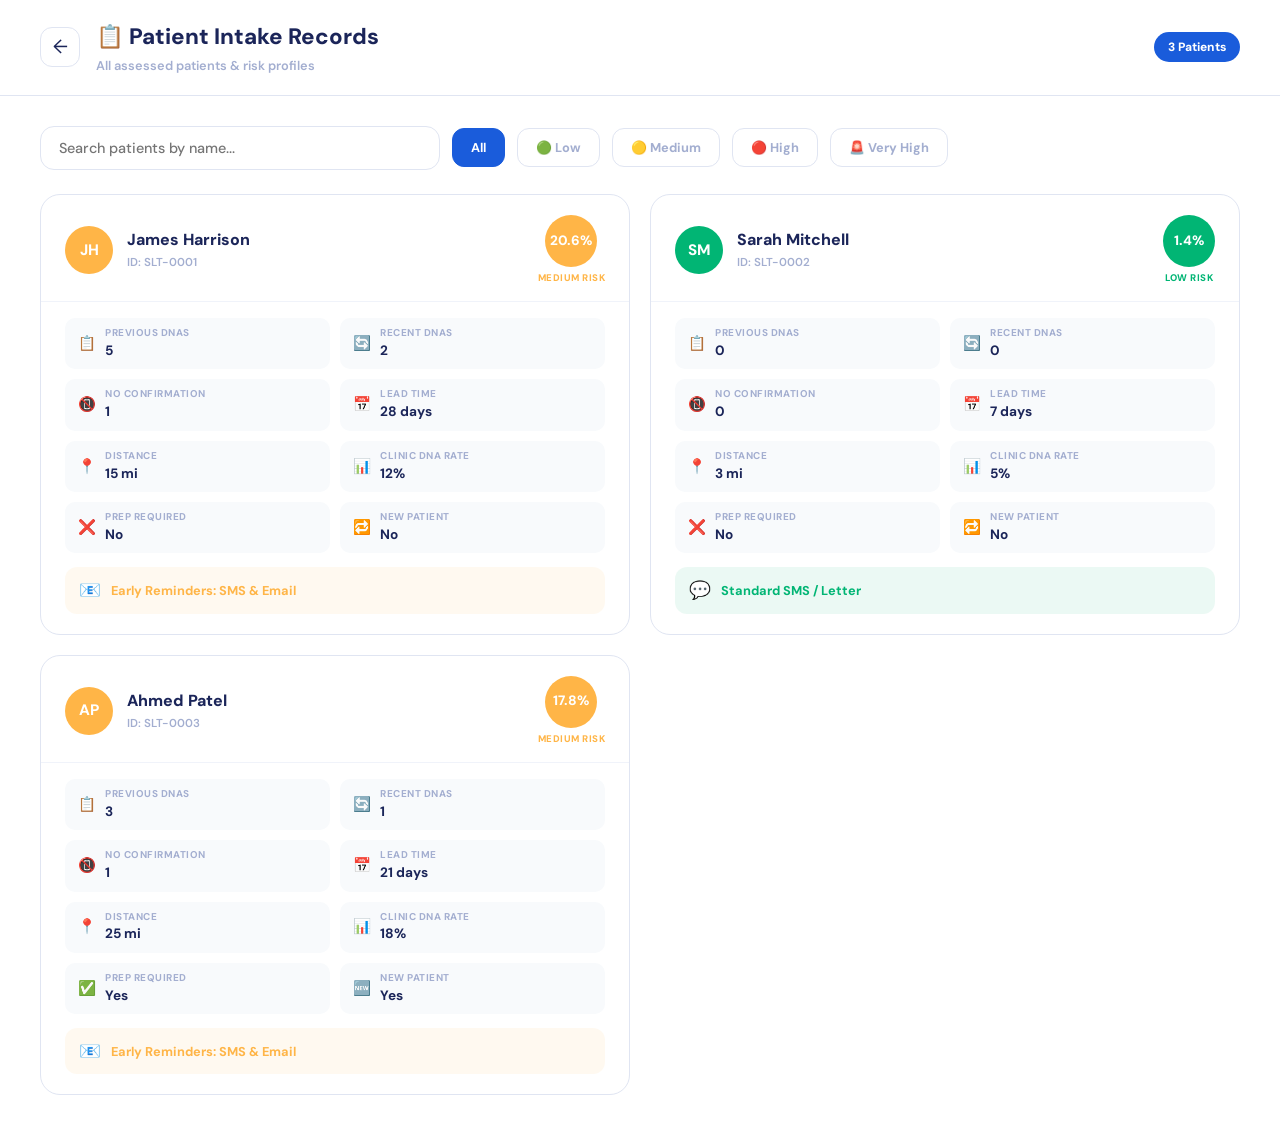
==== intake.html @ 236fe473 "Add Patient Intake records page with search & filtering - New intake.html: standalone page showing a" ====
<!DOCTYPE html>
<html lang="en">

<head>
    <meta charset="UTF-8">
    <meta name="viewport" content="width=device-width, initial-scale=1.0">
    <title>Patient Intake | SureSlot</title>
    <link href="https://fonts.googleapis.com/css2?family=DM+Sans:wght@400;500;700;800&display=swap" rel="stylesheet">
    <link rel="stylesheet" href="styles.css?v=3">
    <style>
        /* ── Intake Page Specific Styles ─────────────────────── */
        .intake-page {
            min-height: 100vh;
            background: var(--bg-main);
            font-family: 'DM Sans', sans-serif;
        }

        .intake-header {
            background: var(--bg-card);
            border-bottom: 1px solid #E0E5F2;
            padding: 20px 40px;
            display: flex;
            align-items: center;
            justify-content: space-between;
            position: sticky;
            top: 0;
            z-index: 100;
        }

        .intake-header__left {
            display: flex;
            align-items: center;
            gap: 16px;
        }

        .intake-header__back {
            width: 40px;
            height: 40px;
            border-radius: 12px;
            border: 1px solid #E0E5F2;
            background: var(--bg-main);
            display: flex;
            align-items: center;
            justify-content: center;
            font-size: 1.2rem;
            cursor: pointer;
            transition: all 0.2s ease;
            text-decoration: none;
            color: var(--text-main);
        }

        .intake-header__back:hover {
            background: var(--primary);
            color: #fff;
            border-color: var(--primary);
        }

        .intake-header__title {
            font-size: 1.4rem;
            font-weight: 800;
            color: var(--text-main);
        }

        .intake-header__subtitle {
            font-size: 0.8rem;
            font-weight: 600;
            color: var(--text-sec);
            margin-top: 2px;
        }

        .intake-header__count {
            background: var(--primary);
            color: #fff;
            font-size: 0.75rem;
            font-weight: 800;
            padding: 6px 14px;
            border-radius: 20px;
        }

        .intake-content {
            padding: 30px 40px;
            max-width: 1400px;
            margin: 0 auto;
        }

        /* Search & Filter Bar */
        .intake-toolbar {
            display: flex;
            align-items: center;
            gap: 12px;
            margin-bottom: 24px;
        }

        .intake-search {
            flex: 1;
            max-width: 400px;
            padding: 12px 18px;
            border-radius: 14px;
            border: 1px solid #E0E5F2;
            background: var(--bg-card);
            font-family: 'DM Sans', sans-serif;
            font-size: 0.9rem;
            font-weight: 500;
            color: var(--text-main);
            outline: none;
            transition: border 0.2s ease;
        }

        .intake-search:focus {
            border-color: var(--primary);
        }

        .intake-filter-btn {
            padding: 10px 18px;
            border-radius: 12px;
            border: 1px solid #E0E5F2;
            background: var(--bg-card);
            font-family: 'DM Sans', sans-serif;
            font-size: 0.8rem;
            font-weight: 700;
            color: var(--text-sec);
            cursor: pointer;
            transition: all 0.2s ease;
        }

        .intake-filter-btn:hover,
        .intake-filter-btn.active {
            background: var(--primary);
            color: #fff;
            border-color: var(--primary);
        }

        /* Patient Cards Grid */
        .patient-grid {
            display: grid;
            grid-template-columns: repeat(auto-fill, minmax(400px, 1fr));
            gap: 20px;
        }

        .patient-card {
            background: var(--bg-card);
            border-radius: 20px;
            padding: 0;
            overflow: hidden;
            border: 1px solid #E0E5F2;
            transition: all 0.25s ease;
        }

        .patient-card:hover {
            box-shadow: 0 12px 32px rgba(0, 0, 0, 0.08);
            transform: translateY(-2px);
        }

        .patient-card__top {
            display: flex;
            align-items: center;
            justify-content: space-between;
            padding: 20px 24px 16px;
            border-bottom: 1px solid #F0F3FA;
        }

        .patient-card__identity {
            display: flex;
            align-items: center;
            gap: 14px;
        }

        .patient-card__avatar {
            width: 48px;
            height: 48px;
            border-radius: 50%;
            display: flex;
            align-items: center;
            justify-content: center;
            font-weight: 800;
            font-size: 0.95rem;
            color: #fff;
        }

        .patient-card__name {
            font-size: 1rem;
            font-weight: 800;
            color: var(--text-main);
        }

        .patient-card__id {
            font-size: 0.72rem;
            font-weight: 600;
            color: var(--text-sec);
            margin-top: 2px;
        }

        .patient-card__risk-badge {
            display: flex;
            flex-direction: column;
            align-items: center;
            gap: 4px;
        }

        .patient-card__risk-circle {
            width: 52px;
            height: 52px;
            border-radius: 50%;
            display: flex;
            align-items: center;
            justify-content: center;
            font-size: 0.85rem;
            font-weight: 800;
            color: #fff;
        }

        .patient-card__risk-label {
            font-size: 0.6rem;
            font-weight: 800;
            text-transform: uppercase;
            letter-spacing: 0.5px;
        }

        .patient-card__details {
            padding: 16px 24px 20px;
        }

        .patient-card__detail-grid {
            display: grid;
            grid-template-columns: 1fr 1fr;
            gap: 10px;
        }

        .detail-item {
            display: flex;
            align-items: center;
            gap: 8px;
            padding: 8px 12px;
            background: #F8FAFC;
            border-radius: 10px;
        }

        .detail-item__icon {
            font-size: 0.9rem;
            min-width: 20px;
            text-align: center;
        }

        .detail-item__info {
            flex: 1;
            min-width: 0;
        }

        .detail-item__label {
            font-size: 0.62rem;
            font-weight: 700;
            text-transform: uppercase;
            letter-spacing: 0.5px;
            color: var(--text-sec);
        }

        .detail-item__value {
            font-size: 0.85rem;
            font-weight: 700;
            color: var(--text-main);
        }

        .patient-card__intervention {
            margin-top: 14px;
            padding: 10px 14px;
            border-radius: 12px;
            display: flex;
            align-items: center;
            gap: 10px;
            font-size: 0.8rem;
            font-weight: 700;
        }

        .patient-card__intervention-icon {
            font-size: 1.1rem;
        }

        /* Empty state */
        .intake-empty {
            text-align: center;
            padding: 80px 20px;
        }

        .intake-empty__icon {
            font-size: 4rem;
            margin-bottom: 16px;
        }

        .intake-empty__title {
            font-size: 1.3rem;
            font-weight: 800;
            color: var(--text-main);
            margin-bottom: 8px;
        }

        .intake-empty__desc {
            font-size: 0.9rem;
            font-weight: 500;
            color: var(--text-sec);
        }

        @media (max-width: 900px) {
            .patient-grid {
                grid-template-columns: 1fr;
            }

            .intake-header {
                padding: 16px 20px;
            }

            .intake-content {
                padding: 20px;
            }
        }
    </style>
</head>

<body class="intake-page">

    <!-- Header -->
    <header class="intake-header">
        <div class="intake-header__left">
            <a href="index.html" class="intake-header__back" title="Back to Dashboard">←</a>
            <div>
                <div class="intake-header__title">📋 Patient Intake Records</div>
                <div class="intake-header__subtitle">All assessed patients & risk profiles</div>
            </div>
        </div>
        <div class="intake-header__count" id="patient-count">0 Patients</div>
    </header>

    <!-- Toolbar -->
    <div class="intake-content">
        <div class="intake-toolbar">
            <input type="text" class="intake-search" id="intake-search" placeholder="Search patients by name...">
            <button class="intake-filter-btn active" data-filter="all">All</button>
            <button class="intake-filter-btn" data-filter="low">🟢 Low</button>
            <button class="intake-filter-btn" data-filter="medium">🟡 Medium</button>
            <button class="intake-filter-btn" data-filter="high">🔴 High</button>
            <button class="intake-filter-btn" data-filter="veryhigh">🚨 Very High</button>
        </div>

        <!-- Patient Cards (populated by JS) -->
        <div class="patient-grid" id="patient-grid"></div>
    </div>

    <script>
        /* ── Shared constants (mirrored from app.js) ──────────── */
        const WEIGHTS = {
            previousDNA: 8, recentDNA: 15, noConfirmation: 12,
            leadTimeDays: 0.4, distanceMiles: 0.6, clinicDNARate: 0.5,
            prepRequired: 5, newPatient: 5
        };
        const MAX_SCORE = 525.5;
        const TIERS = [
            { key: 'low', label: 'Low Risk', max: 10, color: '#01B574', bg: 'rgba(1,181,116,0.08)', intervention: 'Standard SMS / Letter', icon: '💬' },
            { key: 'medium', label: 'Medium Risk', max: 25, color: '#FFB547', bg: 'rgba(255,181,71,0.08)', intervention: 'Early Reminders: SMS & Email', icon: '📧' },
            { key: 'high', label: 'High Risk', max: 50, color: '#EE5D50', bg: 'rgba(238,93,80,0.08)', intervention: 'Multi-channel + Confirmation', icon: '📞' },
            { key: 'veryhigh', label: 'Very High Risk', max: 100, color: '#DC2626', bg: 'rgba(220,38,38,0.08)', intervention: 'Direct Phone Follow-up', icon: '🚨' }
        ];

        function calculateDNARisk(inputs) {
            const { previousDNA, recentDNA, noConfirmation, leadTimeDays, distanceMiles, clinicDNARate, prepRequired, newPatient } = inputs;
            const rawScore =
                (previousDNA * WEIGHTS.previousDNA) + (recentDNA * WEIGHTS.recentDNA) +
                (noConfirmation * WEIGHTS.noConfirmation) + (leadTimeDays * WEIGHTS.leadTimeDays) +
                (distanceMiles * WEIGHTS.distanceMiles) + (clinicDNARate * WEIGHTS.clinicDNARate) +
                (prepRequired * WEIGHTS.prepRequired) + (newPatient * WEIGHTS.newPatient);
            return Math.round(Math.min((rawScore / MAX_SCORE) * 100, 100) * 10) / 10;
        }

        function getTier(riskPercent) {
            for (const tier of TIERS) { if (riskPercent <= tier.max) return tier; }
            return TIERS[TIERS.length - 1];
        }

        function escapeHtml(str) {
            const d = document.createElement('div'); d.textContent = str; return d.innerHTML;
        }

        /* ── Demo Data (same as app.js) ──────────────────────── */
        const demos = [
            { name: 'James Harrison', inputs: { previousDNA: 5, recentDNA: 2, noConfirmation: 1, leadTimeDays: 28, distanceMiles: 15, clinicDNARate: 12, prepRequired: 0, newPatient: 0 } },
            { name: 'Sarah Mitchell', inputs: { previousDNA: 0, recentDNA: 0, noConfirmation: 0, leadTimeDays: 7, distanceMiles: 3, clinicDNARate: 5, prepRequired: 0, newPatient: 0 } },
            { name: 'Ahmed Patel', inputs: { previousDNA: 3, recentDNA: 1, noConfirmation: 1, leadTimeDays: 21, distanceMiles: 25, clinicDNARate: 18, prepRequired: 1, newPatient: 1 } },
        ];

        const patients = demos.map((d, i) => {
            const risk = calculateDNARisk(d.inputs);
            const tier = getTier(risk);
            return { id: i + 1, name: d.name, risk, tier, inputs: d.inputs };
        });

        /* ── Rendering ───────────────────────────────────────── */
        let currentFilter = 'all';
        let currentSearch = '';

        function getInitials(name) {
            return name.split(' ').map(w => w[0]).join('').toUpperCase().slice(0, 2);
        }

        function renderPatients() {
            const grid = document.getElementById('patient-grid');
            let filtered = patients;

            if (currentFilter !== 'all') {
                filtered = filtered.filter(p => p.tier.key === currentFilter);
            }
            if (currentSearch) {
                filtered = filtered.filter(p => p.name.toLowerCase().includes(currentSearch));
            }

            document.getElementById('patient-count').textContent = `${filtered.length} Patient${filtered.length !== 1 ? 's' : ''}`;

            if (filtered.length === 0) {
                grid.innerHTML = `
          <div class="intake-empty" style="grid-column:1/-1">
            <div class="intake-empty__icon">🔍</div>
            <div class="intake-empty__title">No patients found</div>
            <div class="intake-empty__desc">Try adjusting your search or filter criteria</div>
          </div>`;
                return;
            }

            grid.innerHTML = filtered.map(p => {
                const inp = p.inputs;
                return `
        <div class="patient-card">
          <div class="patient-card__top">
            <div class="patient-card__identity">
              <div class="patient-card__avatar" style="background:${p.tier.color}">${getInitials(p.name)}</div>
              <div>
                <div class="patient-card__name">${escapeHtml(p.name)}</div>
                <div class="patient-card__id">ID: SLT-${String(p.id).padStart(4, '0')}</div>
              </div>
            </div>
            <div class="patient-card__risk-badge">
              <div class="patient-card__risk-circle" style="background:${p.tier.color}">${p.risk}%</div>
              <div class="patient-card__risk-label" style="color:${p.tier.color}">${p.tier.label}</div>
            </div>
          </div>
          <div class="patient-card__details">
            <div class="patient-card__detail-grid">
              <div class="detail-item">
                <div class="detail-item__icon">📋</div>
                <div class="detail-item__info">
                  <div class="detail-item__label">Previous DNAs</div>
                  <div class="detail-item__value">${inp.previousDNA}</div>
                </div>
              </div>
              <div class="detail-item">
                <div class="detail-item__icon">🔄</div>
                <div class="detail-item__info">
                  <div class="detail-item__label">Recent DNAs</div>
                  <div class="detail-item__value">${inp.recentDNA}</div>
                </div>
              </div>
              <div class="detail-item">
                <div class="detail-item__icon">📵</div>
                <div class="detail-item__info">
                  <div class="detail-item__label">No Confirmation</div>
                  <div class="detail-item__value">${inp.noConfirmation}</div>
                </div>
              </div>
              <div class="detail-item">
                <div class="detail-item__icon">📅</div>
                <div class="detail-item__info">
                  <div class="detail-item__label">Lead Time</div>
                  <div class="detail-item__value">${inp.leadTimeDays} days</div>
                </div>
              </div>
              <div class="detail-item">
                <div class="detail-item__icon">📍</div>
                <div class="detail-item__info">
                  <div class="detail-item__label">Distance</div>
                  <div class="detail-item__value">${inp.distanceMiles} mi</div>
                </div>
              </div>
              <div class="detail-item">
                <div class="detail-item__icon">📊</div>
                <div class="detail-item__info">
                  <div class="detail-item__label">Clinic DNA Rate</div>
                  <div class="detail-item__value">${inp.clinicDNARate}%</div>
                </div>
              </div>
              <div class="detail-item">
                <div class="detail-item__icon">${inp.prepRequired ? '✅' : '❌'}</div>
                <div class="detail-item__info">
                  <div class="detail-item__label">Prep Required</div>
                  <div class="detail-item__value">${inp.prepRequired ? 'Yes' : 'No'}</div>
                </div>
              </div>
              <div class="detail-item">
                <div class="detail-item__icon">${inp.newPatient ? '🆕' : '🔁'}</div>
                <div class="detail-item__info">
                  <div class="detail-item__label">New Patient</div>
                  <div class="detail-item__value">${inp.newPatient ? 'Yes' : 'No'}</div>
                </div>
              </div>
            </div>
            <div class="patient-card__intervention" style="background:${p.tier.bg || 'rgba(0,0,0,0.03)'};color:${p.tier.color}">
              <span class="patient-card__intervention-icon">${p.tier.icon}</span>
              ${p.tier.intervention}
            </div>
          </div>
        </div>`;
            }).join('');
        }

        /* ── Event Listeners ─────────────────────────────────── */
        document.addEventListener('DOMContentLoaded', () => {
            renderPatients();

            // Search
            document.getElementById('intake-search').addEventListener('input', (e) => {
                currentSearch = e.target.value.trim().toLowerCase();
                renderPatients();
            });

            // Filter buttons
            document.querySelectorAll('.intake-filter-btn').forEach(btn => {
                btn.addEventListener('click', () => {
                    document.querySelectorAll('.intake-filter-btn').forEach(b => b.classList.remove('active'));
                    btn.classList.add('active');
                    currentFilter = btn.dataset.filter;
                    renderPatients();
                });
            });
        });
    </script>

</body>

</html>
---- styles.css ----
/* ── Tokens (KPSFLEX Inspiration) ───────────────────────── */
:root {
  /* Colors */
  --primary: #1A5CDB;
  /* Main professional blue */
  --primary-glow: rgba(26, 92, 219, 0.15);
  --bg-app: #F4F7FE;
  /* Soft light blue-grey background */
  --bg-card: #FFFFFF;
  --text-main: #1B2559;
  /* Deep blue-grey for main text */
  --text-sec: #A3AED0;
  /* Soft grey for secondary text */
  --accent-green: #01B574;
  /* Vibrant medical green */
  --accent-orange: #FFB547;
  /* Warm amber */
  --accent-red: #EE5D50;
  /* Soft red */

  /* Layout Sizing */
  --sidebar-width: 290px;
  --topbar-height: 80px;

  /* Geometry & Shadows */
  --radius-xl: 30px;
  /* Very round and modern */
  --radius-lg: 20px;
  --radius-md: 12px;
  --shadow-main: 0px 18px 40px 0px rgba(112, 144, 176, 0.12);
  --shadow-soft: 0px 4px 12px rgba(0, 0, 0, 0.05);

  --transition: 0.35s cubic-bezier(.4, 0, .2, 1);
}

/* ── Reset & Base ───────────────────────────────────────── */
*,
*::before,
*::after {
  box-sizing: border-box;
  margin: 0;
  padding: 0;
}

html {
  font-size: 16px;
  scroll-behavior: smooth;
}

body {
  font-family: 'DM Sans', 'Inter', -apple-system, sans-serif;
  background: var(--bg-app);
  color: var(--text-main);
  line-height: 1.5;
  min-height: 100vh;
  -webkit-font-smoothing: antialiased;
}

/* ── Master Layout ──────────────────────────────────────── */
.app-container {
  display: flex;
  min-height: 100vh;
}

/* ── Sidebar ────────────────────────────────────────────── */
.sidebar {
  width: var(--sidebar-width);
  height: 100vh;
  background: var(--bg-card);
  position: fixed;
  left: 0;
  top: 0;
  display: flex;
  flex-direction: column;
  padding: 3rem 2rem;
  z-index: 200;
}

.sidebar__brand {
  margin-bottom: 4rem;
  display: flex;
  align-items: center;
  gap: 14px;
}

.sidebar__logo {
  width: 44px;
  height: 44px;
  background: linear-gradient(135deg, var(--primary), #11419B);
  border-radius: 12px;
  display: flex;
  align-items: center;
  justify-content: center;
  color: #fff;
  font-weight: 800;
  font-size: 22px;
  box-shadow: 0 8px 16px rgba(26, 92, 219, 0.2);
}

.sidebar__name {
  font-size: 1.6rem;
  font-weight: 800;
  letter-spacing: -1px;
  color: var(--text-main);
}

.sidebar__menu {
  list-style: none;
  flex: 1;
}

.sidebar__item {
  margin-bottom: 12px;
}

.sidebar__link {
  display: flex;
  align-items: center;
  gap: 16px;
  padding: 16px 20px;
  text-decoration: none;
  color: var(--text-sec);
  font-weight: 700;
  font-size: 1rem;
  border-radius: 18px;
  transition: all var(--transition);
  cursor: pointer;
}

.sidebar__link:hover {
  background: #F7F9FF;
  color: var(--text-main);
}

.sidebar__link.active {
  background: var(--bg-card);
  color: var(--text-main);
}

.sidebar__link.active .sidebar__icon-container {
  background: var(--primary);
  color: #fff;
  box-shadow: 0 4px 12px rgba(26, 92, 219, 0.2);
}

.sidebar__icon-container {
  width: 36px;
  height: 36px;
  background: #F4F7FE;
  border-radius: 10px;
  display: flex;
  align-items: center;
  justify-content: center;
  font-size: 1.1rem;
  transition: all var(--transition);
}

/* ── Main Content Area ──────────────────────────────────── */
.main-content {
  margin-left: var(--sidebar-width);
  flex: 1;
  padding: 2rem 2.5rem 4rem;
}

/* ── Top Bar ────────────────────────────────────────────── */
.topbar {
  display: flex;
  justify-content: space-between;
  align-items: center;
  margin-bottom: 2rem;
  position: sticky;
  top: 0;
  z-index: 100;
  padding: 8px 0;
}

.topbar__breadcrumb {
  font-size: 0.9rem;
  font-weight: 500;
  color: var(--text-sec);
}

.topbar__breadcrumb span {
  color: var(--text-main);
  font-weight: 700;
  margin-left: 5px;
}

.topbar__title {
  font-size: 2.25rem;
  font-weight: 800;
  letter-spacing: -1.5px;
  color: var(--text-main);
  margin-top: 4px;
}

.topbar__actions {
  background: rgba(255, 255, 255, 0.6);
  backdrop-filter: blur(15px);
  padding: 10px;
  border-radius: 40px;
  box-shadow: var(--shadow-main);
  display: flex;
  align-items: center;
  gap: 12px;
  border: 1px solid rgba(255, 255, 255, 0.3);
}

.topbar__search {
  background: var(--bg-app);
  border: none;
  border-radius: 30px;
  padding: 12px 24px;
  font-family: inherit;
  font-weight: 500;
  font-size: 0.9rem;
  width: 240px;
  color: var(--text-main);
}

.topbar__search::placeholder {
  color: var(--text-sec);
}

.topbar__btn {
  width: 40px;
  height: 40px;
  border-radius: 50%;
  border: none;
  background: none;
  display: flex;
  align-items: center;
  justify-content: center;
  color: var(--text-sec);
  font-size: 1.2rem;
  cursor: pointer;
  transition: all var(--transition);
}

.topbar__btn:hover {
  color: var(--text-main);
  background: rgba(0, 0, 0, 0.03);
}

.topbar__profile {
  width: 42px;
  height: 42px;
  border-radius: 50%;
  background: linear-gradient(135deg, var(--primary), #11419B);
  display: flex;
  align-items: center;
  justify-content: center;
  color: #fff;
  font-weight: 700;
  font-size: 0.9rem;
  cursor: pointer;
  box-shadow: 0 4px 10px rgba(26, 92, 219, 0.2);
}

/* ── Dashboard Content ──────────────────────────────────── */

/* Banner */
.hero-banner {
  background: linear-gradient(135deg, var(--primary) 0%, #1248BD 100%);
  border-radius: var(--radius-xl);
  padding: 3rem 3.5rem;
  color: #fff;
  margin-bottom: 2.5rem;
  display: flex;
  justify-content: space-between;
  align-items: center;
  position: relative;
  overflow: hidden;
  box-shadow: 0px 30px 50px rgba(26, 92, 219, 0.25);
}

.hero-banner::before {
  content: '';
  position: absolute;
  top: -50%;
  right: -10%;
  width: 400px;
  height: 400px;
  background: radial-gradient(circle, rgba(255, 255, 255, 0.1) 0%, transparent 70%);
  border-radius: 50%;
}

.hero-banner__content h2 {
  font-size: 2.5rem;
  font-weight: 800;
  margin-bottom: 12px;
  letter-spacing: -1px;
}

.hero-banner__content p {
  font-size: 1.1rem;
  opacity: 0.85;
  font-weight: 500;
}

.hero-stats {
  display: flex;
  gap: 1.25rem;
  position: relative;
  z-index: 10;
}

.hero-stat-pill {
  background: rgba(255, 255, 255, 0.12);
  backdrop-filter: blur(12px);
  padding: 14px 24px;
  border-radius: 20px;
  display: flex;
  align-items: center;
  gap: 14px;
  border: 1px solid rgba(255, 255, 255, 0.1);
}

.hero-stat-pill__icon {
  width: 36px;
  height: 36px;
  background: #fff;
  border-radius: 12px;
  display: flex;
  align-items: center;
  justify-content: center;
  font-size: 1rem;
  color: var(--primary);
}

.hero-stat-pill__info {
  display: flex;
  flex-direction: column;
}

.hero-stat-pill__value {
  font-weight: 800;
  font-size: 1.25rem;
  line-height: 1;
}

.hero-stat-pill__label {
  font-size: 0.75rem;
  font-weight: 600;
  opacity: 0.7;
  margin-top: 4px;
}

/* Grid & Cards */
.stats-row {
  display: grid;
  grid-template-columns: repeat(4, 1fr);
  gap: 1.5rem;
  margin-bottom: 2.5rem;
}

.stat-card {
  background: var(--bg-card);
  border-radius: var(--radius-lg);
  padding: 1.5rem 1.75rem;
  box-shadow: var(--shadow-main);
  display: flex;
  align-items: center;
  gap: 18px;
  transition: transform var(--transition);
}

.stat-card:hover {
  transform: translateY(-5px);
}

.stat-card__icon {
  width: 56px;
  height: 56px;
  border-radius: 50%;
  display: flex;
  align-items: center;
  justify-content: center;
  font-size: 1.25rem;
  background: var(--bg-app);
  color: var(--primary);
}

.stat-card__info {
  display: flex;
  flex-direction: column;
}

.stat-card__label {
  font-size: 0.85rem;
  font-weight: 700;
  color: var(--text-sec);
  margin-bottom: 4px;
}

.stat-card__value {
  font-size: 1.8rem;
  font-weight: 800;
  color: var(--text-main);
  letter-spacing: -0.5px;
}

/* Dashboard Sections */
.dashboard-sections {
  display: grid;
  grid-template-columns: 1fr 1fr;
  gap: 1.75rem;
}

.panel {
  background: var(--bg-card);
  border-radius: var(--radius-xl);
  box-shadow: var(--shadow-main);
  padding: 2.5rem;
  height: 100%;
}

.panel__header {
  display: flex;
  justify-content: space-between;
  align-items: center;
  margin-bottom: 2rem;
}

.panel__title {
  font-size: 1.25rem;
  font-weight: 800;
  color: var(--text-main);
  display: flex;
  align-items: center;
  gap: 10px;
}

.panel__actions {
  display: flex;
  gap: 8px;
}

/* ── Form Redesign ──────────────────────────────────────── */
.form-group {
  margin-bottom: 1.5rem;
}

.form-label {
  display: block;
  font-size: 0.85rem;
  font-weight: 700;
  color: var(--text-main);
  margin-bottom: 10px;
  margin-left: 4px;
}

.form-label__hint {
  font-weight: 600;
  color: var(--text-sec);
  font-size: 0.8rem;
}

.form-input {
  width: 100%;
  padding: 16px 20px;
  border: 1px solid #E0E5F2;
  border-radius: 18px;
  font-family: inherit;
  font-size: 1rem;
  font-weight: 500;
  color: var(--text-main);
  background: #fff;
  transition: all var(--transition);
}

.form-input:focus {
  outline: none;
  border-color: var(--primary);
  box-shadow: 0 0 0 4px var(--primary-glow);
}

.form-row {
  display: grid;
  grid-template-columns: 1fr 1fr;
  gap: 1.5rem;
}

.btn--primary {
  background: var(--primary);
  color: #fff;
  padding: 18px;
  border-radius: 20px;
  font-weight: 800;
  font-size: 1rem;
  border: none;
  cursor: pointer;
  transition: all var(--transition);
  box-shadow: 0px 20px 27px rgba(26, 92, 219, 0.15);
  width: 100%;
  display: flex;
  align-items: center;
  justify-content: center;
  gap: 10px;
}

.btn--primary:hover {
  background: #1248BD;
  transform: translateY(-2px);
  box-shadow: 0px 25px 35px rgba(26, 92, 219, 0.25);
}

/* ── Feed Styling ───────────────────────────────────────── */
.feed {
  display: flex;
  flex-direction: column;
  gap: 1rem;
}

.feed-item {
  display: flex;
  align-items: center;
  padding: 1.25rem;
  background: var(--bg-card);
  border-radius: 20px;
  border: 1px solid #F4F7FE;
  transition: border var(--transition);
  animation: slideUp 0.5s ease both;
}

.feed-item:hover {
  border-color: var(--primary);
}

@keyframes slideUp {
  from {
    opacity: 0;
    transform: translateY(15px);
  }

  to {
    opacity: 1;
    transform: translateY(0);
  }
}

.feed-item__circle {
  width: 52px;
  height: 52px;
  border-radius: 50%;
  display: flex;
  align-items: center;
  justify-content: center;
  font-weight: 800;
  font-size: 0.85rem;
  color: #fff;
  flex-shrink: 0;
  margin-right: 18px;
}

.feed-item__info {
  flex: 1;
  display: flex;
  flex-direction: column;
}

.feed-item__name {
  font-weight: 800;
  font-size: 1rem;
  color: var(--text-main);
}

.feed-item__meta {
  display: flex;
  align-items: center;
  gap: 8px;
  margin-top: 4px;
}

.feed-item__badge {
  font-size: 0.65rem;
  font-weight: 800;
  padding: 4px 10px;
  border-radius: 50px;
  text-transform: uppercase;
}

.feed-item__action {
  width: 44px;
  height: 44px;
  border-radius: 12px;
  background: #F4F7FE;
  display: flex;
  align-items: center;
  justify-content: center;
  color: var(--primary);
  font-size: 1.2rem;
}

/* Risk Levels */
.risk--low {
  background: var(--accent-green);
}

.risk--medium {
  background: var(--accent-orange);
}

.risk--high {
  background: var(--accent-red);
}

.risk--veryhigh {
  background: #DC2626;
  animation: pulse 2s infinite;
}

.badge--low {
  background: #E6F8F1;
  color: var(--accent-green);
}

.badge--medium {
  background: #FFF7EC;
  color: var(--accent-orange);
}

.badge--high {
  background: #FDEEEE;
  color: var(--accent-red);
}

.badge--veryhigh {
  background: #FDEEEE;
  color: #DC2626;
}

@keyframes pulse {
  0% {
    box-shadow: 0 0 0 0 rgba(220, 38, 38, 0.4);
  }

  70% {
    box-shadow: 0 0 0 10px rgba(220, 38, 38, 0);
  }

  100% {
    box-shadow: 0 0 0 0 rgba(220, 38, 38, 0);
  }
}

/* ── Toggle Redesign ────────────────────────────────────── */
.toggle-switch {
  display: flex;
  align-items: center;
  gap: 12px;
  cursor: pointer;
}

.toggle-switch input {
  display: none;
}

.toggle-slider {
  width: 48px;
  height: 26px;
  background: #E0E5F2;
  border-radius: 20px;
  position: relative;
  transition: all var(--transition);
}

.toggle-slider::after {
  content: '';
  position: absolute;
  top: 3px;
  left: 3px;
  width: 20px;
  height: 20px;
  background: #fff;
  border-radius: 50%;
  box-shadow: 0 2px 4px rgba(0, 0, 0, 0.1);
  transition: all var(--transition);
}

.toggle-switch input:checked+.toggle-slider {
  background: var(--primary);
}

.toggle-switch input:checked+.toggle-slider::after {
  transform: translateX(22px);
}

.toggle-label {
  font-size: 0.9rem;
  font-weight: 700;
  color: var(--text-sec);
}

/* ── Savings Calculator Redesign ────────────────────────── */
.savings-container {
  display: flex;
  flex-direction: column;
  gap: 2.5rem;
}

.savings-summary {
  display: grid;
  grid-template-columns: repeat(2, 1fr);
  gap: 1.5rem;
}

.savings-card {
  background: var(--bg-card);
  border-radius: var(--radius-xl);
  padding: 2.5rem;
  display: flex;
  flex-direction: column;
  box-shadow: var(--shadow-main);
  position: relative;
  overflow: hidden;
}

.savings-card::after {
  content: '';
  position: absolute;
  bottom: -20px;
  right: -20px;
  width: 80px;
  height: 80px;
  background: var(--primary-glow);
  border-radius: 50%;
}

.savings-card__label {
  font-size: 1rem;
  font-weight: 700;
  color: var(--text-sec);
  margin-bottom: 8px;
}

.savings-card__value {
  font-size: 2.5rem;
  font-weight: 800;
  color: var(--text-main);
  letter-spacing: -1px;
}

.savings-card__value--green {
  color: var(--accent-green);
}

.savings-slider-section {
  background: var(--bg-card);
  border-radius: var(--radius-xl);
  padding: 3rem;
  box-shadow: var(--shadow-main);
}

.slider-header {
  display: flex;
  justify-content: space-between;
  align-items: center;
  margin-bottom: 2rem;
}

.slider-label {
  font-size: 1.25rem;
  font-weight: 800;
  color: var(--text-main);
}

.slider-value {
  font-size: 2rem;
  font-weight: 800;
  color: var(--primary);
}

input[type="range"] {
  -webkit-appearance: none;
  width: 100%;
  height: 12px;
  background: #F4F7FE;
  border-radius: 10px;
  outline: none;
  margin: 2rem 0;
}

input[type="range"]::-webkit-slider-thumb {
  -webkit-appearance: none;
  width: 28px;
  height: 28px;
  background: var(--primary);
  border: 4px solid #fff;
  border-radius: 50%;
  cursor: pointer;
  box-shadow: 0 4px 12px rgba(26, 92, 219, 0.3);
  transition: transform 0.2s;
}

input[type="range"]::-webkit-slider-thumb:hover {
  transform: scale(1.15);
}

/* Utility */
.tab-panel {
  display: none;
}

.tab-panel.active {
  display: block;
  animation: fadeIn 0.4s ease;
}

@keyframes fadeIn {
  from {
    opacity: 0;
  }

  to {
    opacity: 1;
  }
}

/* ── Topbar Notification Badge ──────────────────────────── */
.topbar__btn {
  position: relative;
}

.topbar__badge {
  position: absolute;
  top: 2px;
  right: 2px;
  width: 18px;
  height: 18px;
  border-radius: 50%;
  background: #EE5D50;
  color: #fff;
  font-size: 0.6rem;
  font-weight: 800;
  display: flex;
  align-items: center;
  justify-content: center;
  line-height: 1;
  border: 2px solid #fff;
}

/* ── Dropdown Popovers ──────────────────────────────────── */
.topbar__btn-wrap {
  position: relative;
}

.topbar__actions {
  overflow: visible !important;
}

.topbar__btn-wrap>.dropdown {
  display: none;
  visibility: hidden;
  opacity: 0;
  position: absolute;
  top: calc(100% + 14px);
  right: 0;
  background: var(--bg-card);
  border-radius: 16px;
  box-shadow: 0 12px 48px rgba(0, 0, 0, 0.15), 0 2px 8px rgba(0, 0, 0, 0.06);
  min-width: 300px;
  padding: 0;
  z-index: 600;
  border: 1px solid rgba(0, 0, 0, 0.06);
}

.topbar__btn-wrap>.dropdown.open,
.topbar__btn-wrap>.dropdown[style*="display: block"],
.topbar__btn-wrap>.dropdown[style*="display:block"] {
  display: block !important;
  visibility: visible;
  opacity: 1;
  animation: dropIn 0.2s cubic-bezier(0.16, 1, 0.3, 1) forwards;
}

@keyframes dropIn {
  from {
    opacity: 0;
    transform: translateY(-6px) scale(0.97);
  }

  to {
    opacity: 1;
    transform: translateY(0) scale(1);
  }
}

/* ── Dropdown Header ───────────────────────────────────── */
.dropdown__header {
  display: flex;
  align-items: center;
  justify-content: space-between;
  padding: 16px 20px 12px;
  font-size: 0.75rem;
  font-weight: 800;
  text-transform: uppercase;
  letter-spacing: 1px;
  color: var(--text-sec);
  border-bottom: 1px solid #F0F3FA;
}

.dropdown__count {
  background: #EE5D50;
  color: #fff;
  font-size: 0.6rem;
  font-weight: 800;
  padding: 3px 8px;
  border-radius: 20px;
  letter-spacing: 0.5px;
  text-transform: uppercase;
}

.dropdown__version {
  background: var(--primary);
  color: #fff;
  font-size: 0.6rem;
  font-weight: 800;
  padding: 3px 8px;
  border-radius: 20px;
  letter-spacing: 0.5px;
  text-transform: none;
}

/* ── Dropdown Items ────────────────────────────────────── */
.dropdown__item {
  display: flex;
  align-items: flex-start;
  gap: 12px;
  padding: 12px 20px;
  cursor: pointer;
  transition: background 0.15s ease;
}

.dropdown__item:hover {
  background: #F4F7FE;
}

.dropdown__item--unread {
  background: rgba(26, 92, 219, 0.03);
}

.dropdown__item--danger .dropdown__item-title {
  color: #EE5D50;
}

/* Notification Dots */
.dropdown__dot {
  width: 8px;
  height: 8px;
  min-width: 8px;
  border-radius: 50%;
  background: #D0D5DD;
  margin-top: 6px;
}

.dropdown__dot--warning {
  background: #FFB547;
}

.dropdown__dot--success {
  background: #01B574;
}

.dropdown__dot--danger {
  background: #EE5D50;
}

/* Icon (for info & profile items) */
.dropdown__icon {
  width: 36px;
  height: 36px;
  min-width: 36px;
  border-radius: 10px;
  background: #F4F7FE;
  display: flex;
  align-items: center;
  justify-content: center;
  font-size: 1rem;
}

/* Item Text */
.dropdown__item-body {
  flex: 1;
  min-width: 0;
}

.dropdown__item-title {
  font-size: 0.85rem;
  font-weight: 700;
  color: var(--text-main);
  line-height: 1.3;
}

.dropdown__item-desc {
  font-size: 0.75rem;
  font-weight: 500;
  color: var(--text-sec);
  margin-top: 2px;
  line-height: 1.4;
}

.dropdown__item-time {
  font-size: 0.65rem;
  font-weight: 600;
  color: var(--text-sec);
  opacity: 0.7;
  margin-top: 4px;
}

/* ── Dropdown Divider & Footer ─────────────────────────── */
.dropdown__divider {
  height: 1px;
  background: #F0F3FA;
  margin: 4px 0;
}

.dropdown__footer {
  padding: 12px 20px;
  text-align: center;
  font-size: 0.8rem;
  font-weight: 700;
  color: var(--primary);
  cursor: pointer;
  border-top: 1px solid #F0F3FA;
  border-radius: 0 0 16px 16px;
  transition: background 0.15s ease;
}

.dropdown__footer:hover {
  background: #F4F7FE;
}

/* ── Profile User Card ─────────────────────────────────── */
.dropdown__user-card {
  display: flex;
  align-items: center;
  gap: 12px;
  padding: 18px 20px;
}

.dropdown__avatar {
  width: 42px;
  height: 42px;
  border-radius: 50%;
  background: linear-gradient(135deg, var(--primary), #11419B);
  color: #fff;
  font-weight: 800;
  font-size: 0.85rem;
  display: flex;
  align-items: center;
  justify-content: center;
  box-shadow: 0 4px 10px rgba(26, 92, 219, 0.2);
}

.dropdown__user-name {
  font-size: 0.95rem;
  font-weight: 800;
  color: var(--text-main);
}

.dropdown__user-role {
  font-size: 0.75rem;
  font-weight: 600;
  color: var(--text-sec);
  margin-top: 2px;
}

.footer {
  text-align: center;
  padding: 3rem 0;
  color: var(--text-sec);
  font-size: 0.85rem;
  font-weight: 600;
}
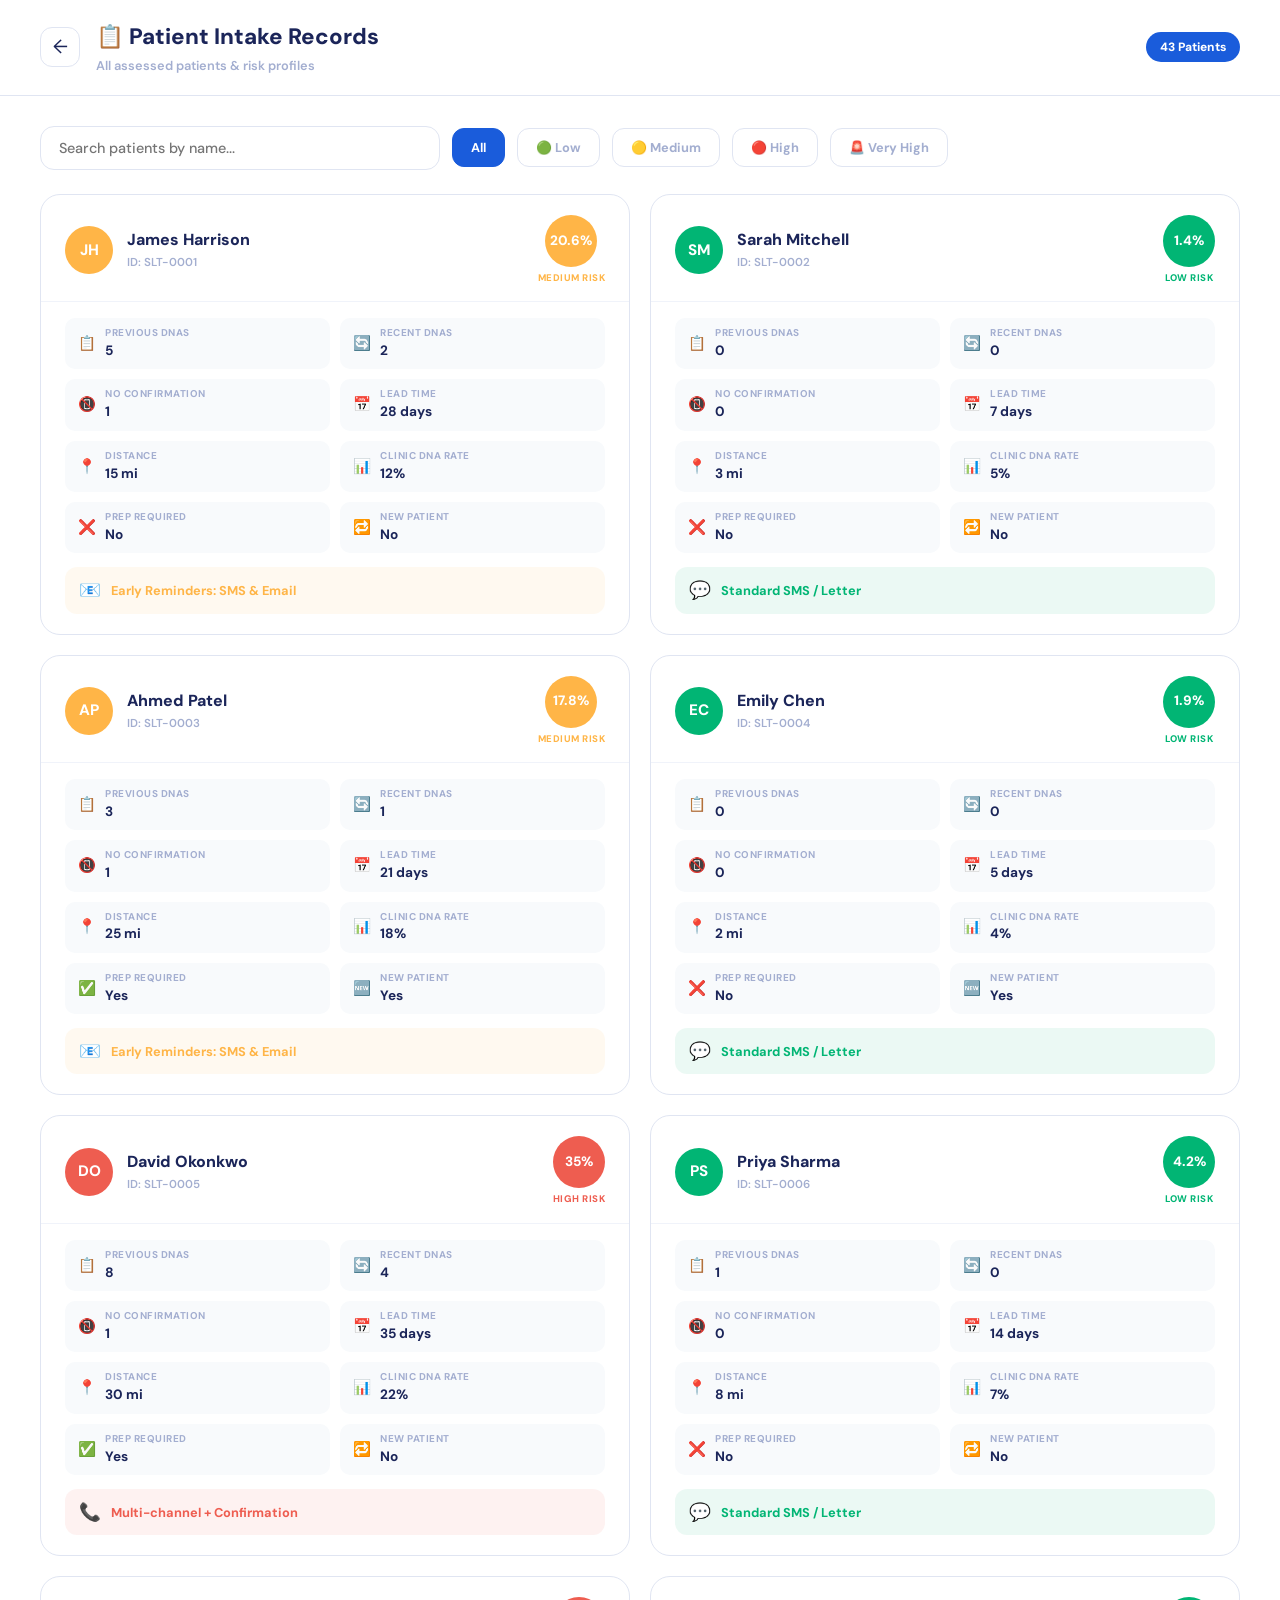
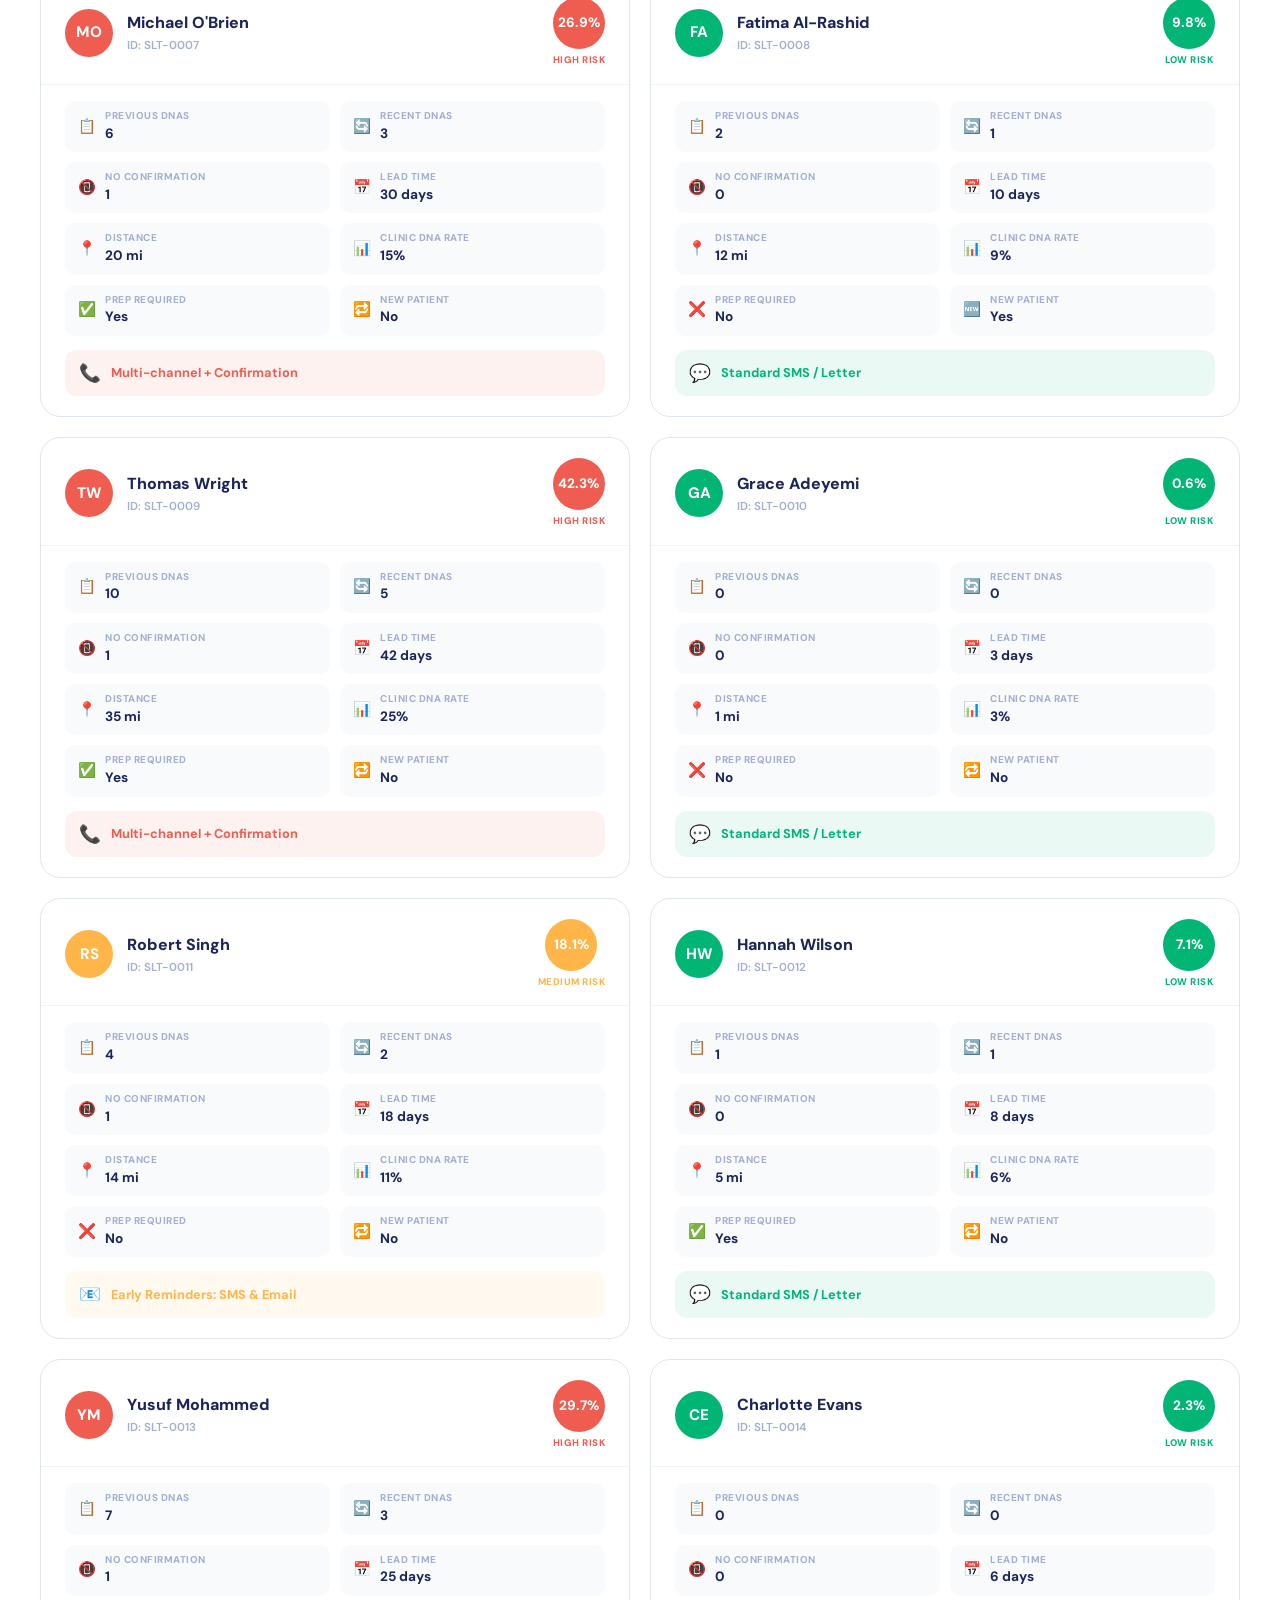
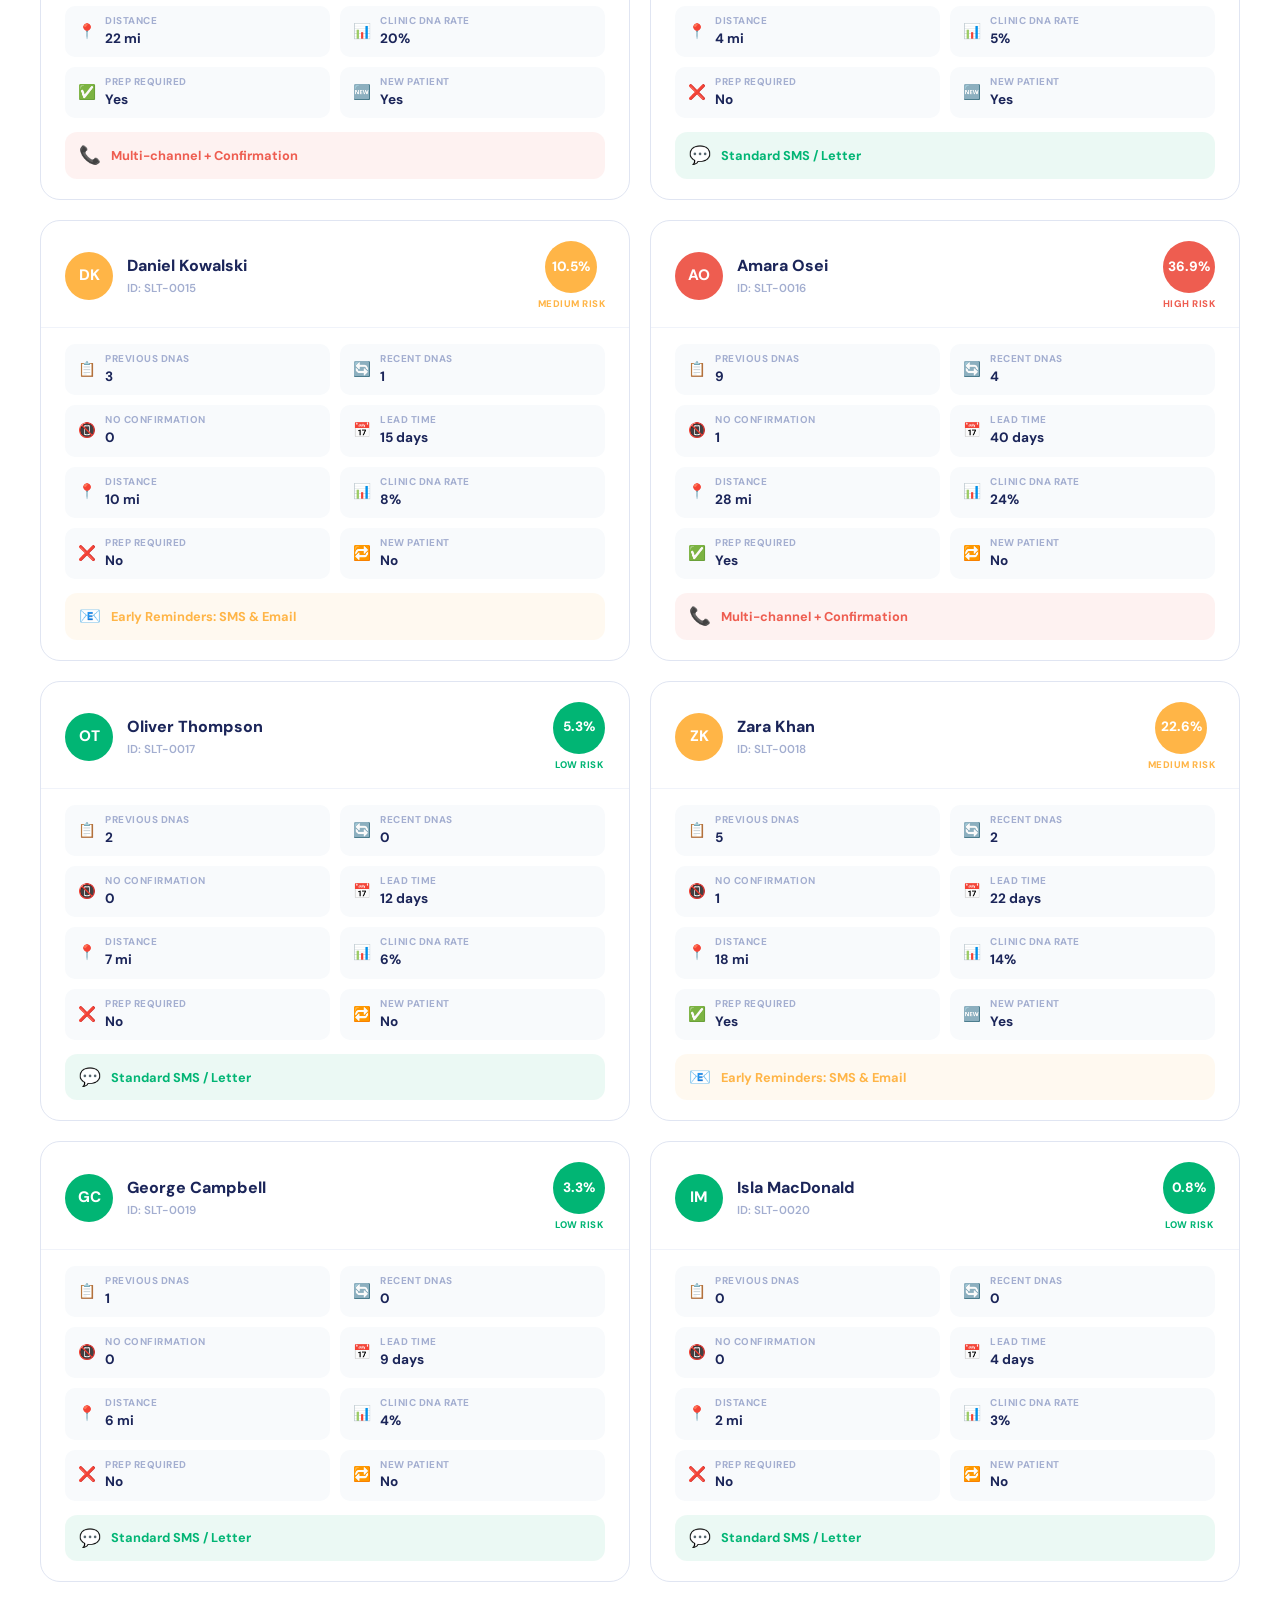
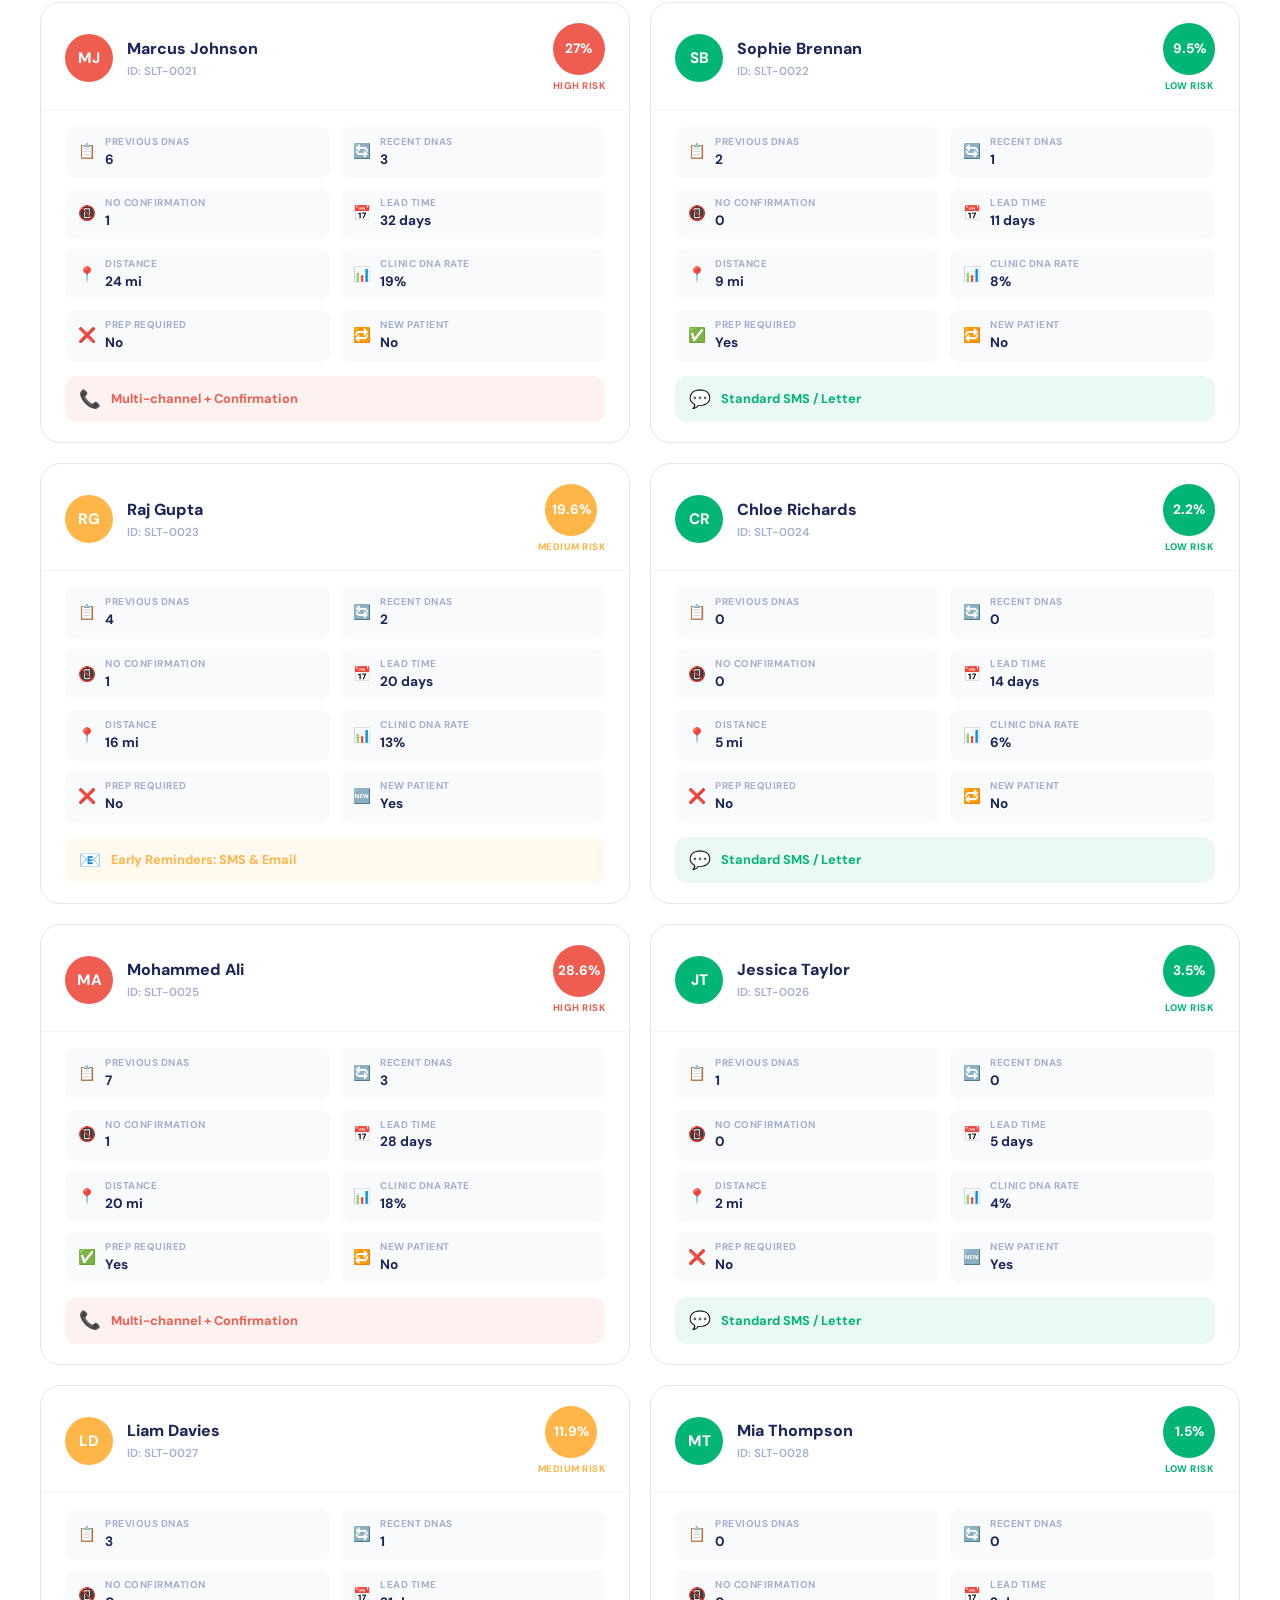
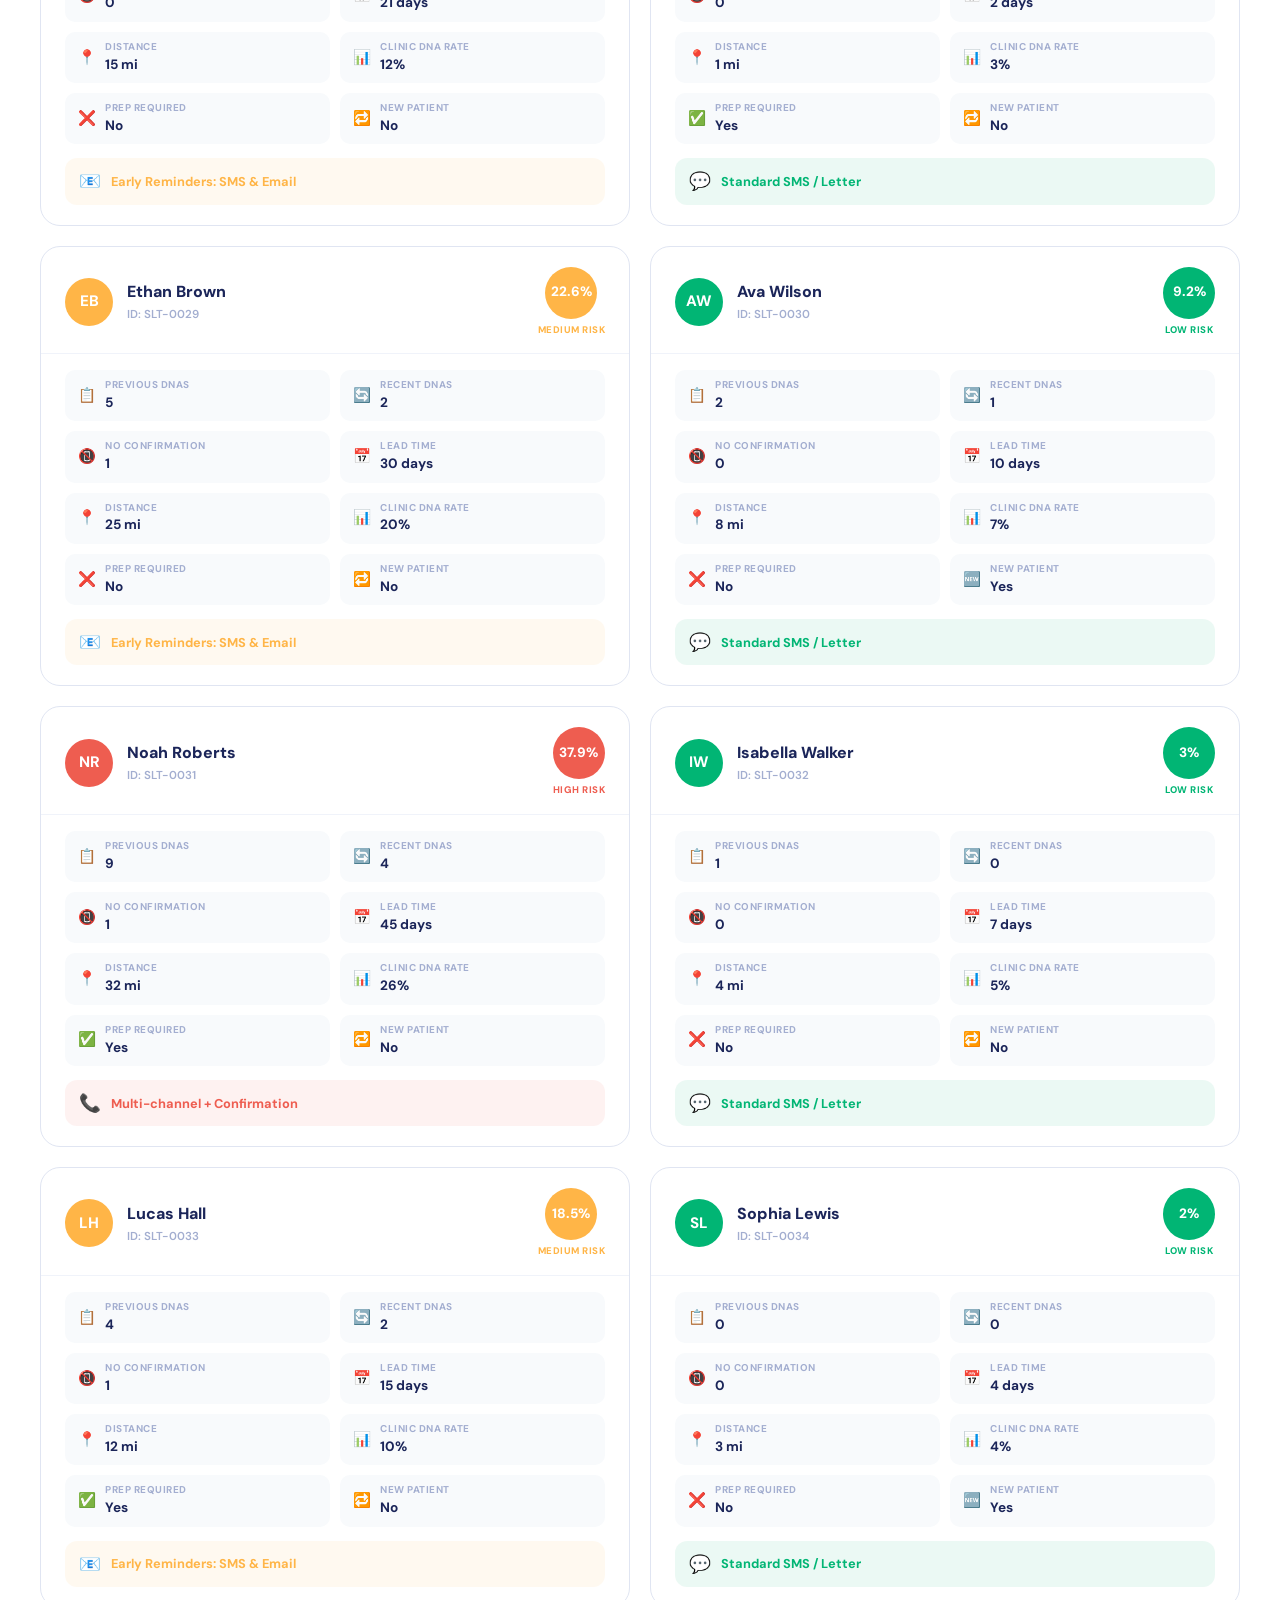
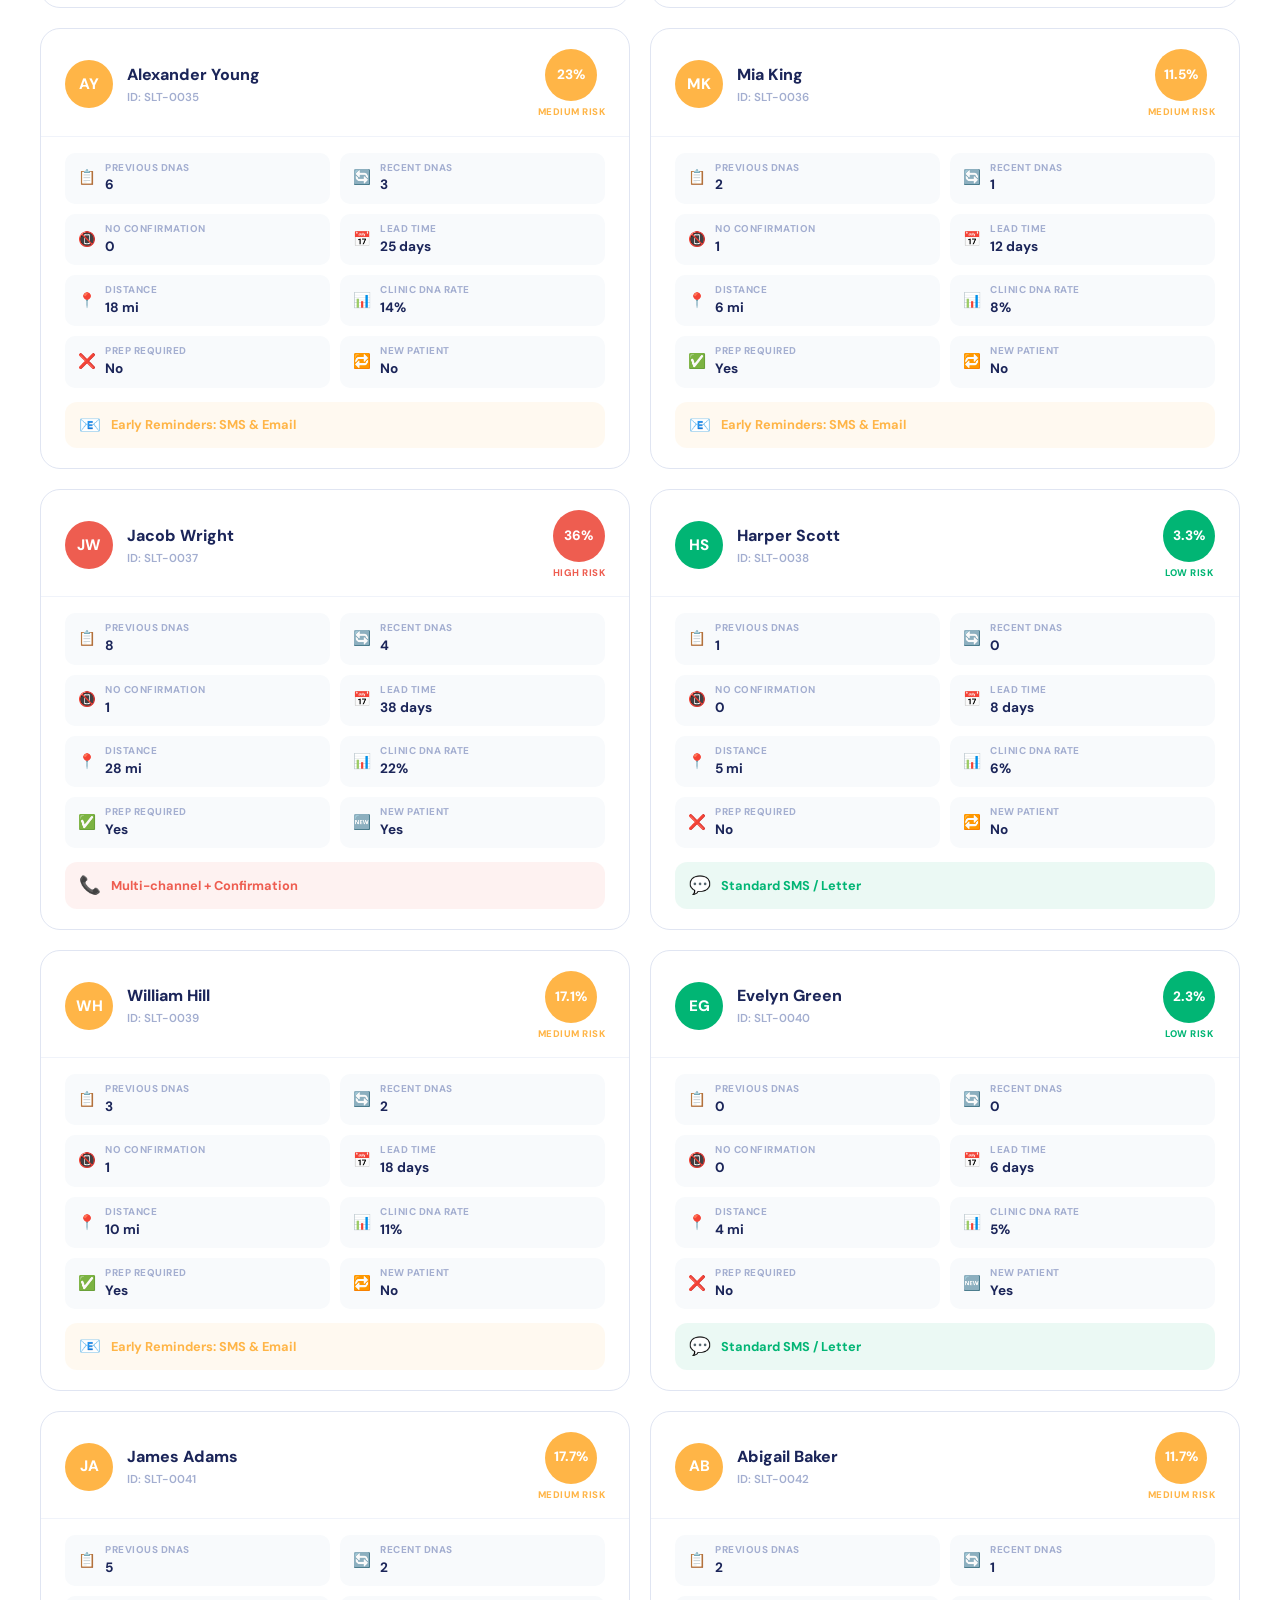
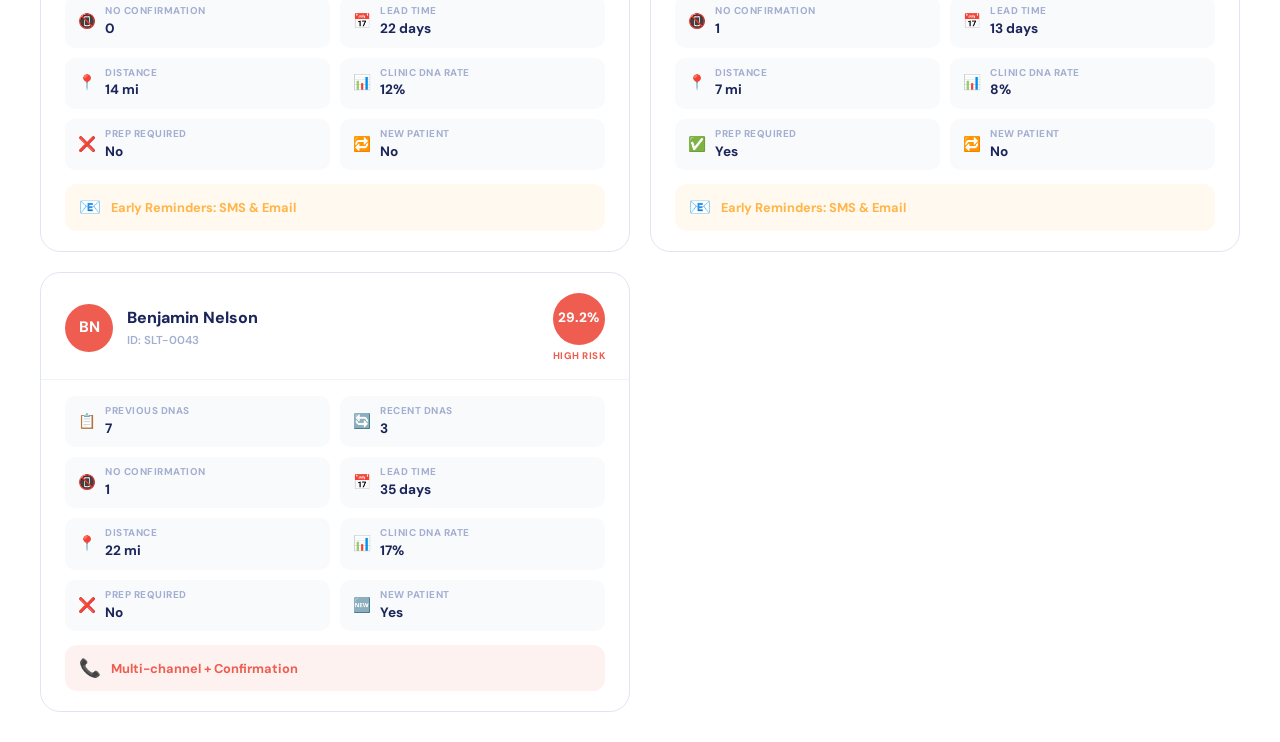
==== commit 539bac67: "Expand patient database to 43 records and fix navigation - Added 20 new diverse patient profiles to " ====
--- a/intake.html
+++ b/intake.html
@@ -383,6 +383,46 @@
             { name: 'James Harrison', inputs: { previousDNA: 5, recentDNA: 2, noConfirmation: 1, leadTimeDays: 28, distanceMiles: 15, clinicDNARate: 12, prepRequired: 0, newPatient: 0 } },
             { name: 'Sarah Mitchell', inputs: { previousDNA: 0, recentDNA: 0, noConfirmation: 0, leadTimeDays: 7, distanceMiles: 3, clinicDNARate: 5, prepRequired: 0, newPatient: 0 } },
             { name: 'Ahmed Patel', inputs: { previousDNA: 3, recentDNA: 1, noConfirmation: 1, leadTimeDays: 21, distanceMiles: 25, clinicDNARate: 18, prepRequired: 1, newPatient: 1 } },
+            { name: 'Emily Chen', inputs: { previousDNA: 0, recentDNA: 0, noConfirmation: 0, leadTimeDays: 5, distanceMiles: 2, clinicDNARate: 4, prepRequired: 0, newPatient: 1 } },
+            { name: 'David Okonkwo', inputs: { previousDNA: 8, recentDNA: 4, noConfirmation: 1, leadTimeDays: 35, distanceMiles: 30, clinicDNARate: 22, prepRequired: 1, newPatient: 0 } },
+            { name: 'Priya Sharma', inputs: { previousDNA: 1, recentDNA: 0, noConfirmation: 0, leadTimeDays: 14, distanceMiles: 8, clinicDNARate: 7, prepRequired: 0, newPatient: 0 } },
+            { name: 'Michael O\'Brien', inputs: { previousDNA: 6, recentDNA: 3, noConfirmation: 1, leadTimeDays: 30, distanceMiles: 20, clinicDNARate: 15, prepRequired: 1, newPatient: 0 } },
+            { name: 'Fatima Al-Rashid', inputs: { previousDNA: 2, recentDNA: 1, noConfirmation: 0, leadTimeDays: 10, distanceMiles: 12, clinicDNARate: 9, prepRequired: 0, newPatient: 1 } },
+            { name: 'Thomas Wright', inputs: { previousDNA: 10, recentDNA: 5, noConfirmation: 1, leadTimeDays: 42, distanceMiles: 35, clinicDNARate: 25, prepRequired: 1, newPatient: 0 } },
+            { name: 'Grace Adeyemi', inputs: { previousDNA: 0, recentDNA: 0, noConfirmation: 0, leadTimeDays: 3, distanceMiles: 1, clinicDNARate: 3, prepRequired: 0, newPatient: 0 } },
+            { name: 'Robert Singh', inputs: { previousDNA: 4, recentDNA: 2, noConfirmation: 1, leadTimeDays: 18, distanceMiles: 14, clinicDNARate: 11, prepRequired: 0, newPatient: 0 } },
+            { name: 'Hannah Wilson', inputs: { previousDNA: 1, recentDNA: 1, noConfirmation: 0, leadTimeDays: 8, distanceMiles: 5, clinicDNARate: 6, prepRequired: 1, newPatient: 0 } },
+            { name: 'Yusuf Mohammed', inputs: { previousDNA: 7, recentDNA: 3, noConfirmation: 1, leadTimeDays: 25, distanceMiles: 22, clinicDNARate: 20, prepRequired: 1, newPatient: 1 } },
+            { name: 'Charlotte Evans', inputs: { previousDNA: 0, recentDNA: 0, noConfirmation: 0, leadTimeDays: 6, distanceMiles: 4, clinicDNARate: 5, prepRequired: 0, newPatient: 1 } },
+            { name: 'Daniel Kowalski', inputs: { previousDNA: 3, recentDNA: 1, noConfirmation: 0, leadTimeDays: 15, distanceMiles: 10, clinicDNARate: 8, prepRequired: 0, newPatient: 0 } },
+            { name: 'Amara Osei', inputs: { previousDNA: 9, recentDNA: 4, noConfirmation: 1, leadTimeDays: 40, distanceMiles: 28, clinicDNARate: 24, prepRequired: 1, newPatient: 0 } },
+            { name: 'Oliver Thompson', inputs: { previousDNA: 2, recentDNA: 0, noConfirmation: 0, leadTimeDays: 12, distanceMiles: 7, clinicDNARate: 6, prepRequired: 0, newPatient: 0 } },
+            { name: 'Zara Khan', inputs: { previousDNA: 5, recentDNA: 2, noConfirmation: 1, leadTimeDays: 22, distanceMiles: 18, clinicDNARate: 14, prepRequired: 1, newPatient: 1 } },
+            { name: 'George Campbell', inputs: { previousDNA: 1, recentDNA: 0, noConfirmation: 0, leadTimeDays: 9, distanceMiles: 6, clinicDNARate: 4, prepRequired: 0, newPatient: 0 } },
+            { name: 'Isla MacDonald', inputs: { previousDNA: 0, recentDNA: 0, noConfirmation: 0, leadTimeDays: 4, distanceMiles: 2, clinicDNARate: 3, prepRequired: 0, newPatient: 0 } },
+            { name: 'Marcus Johnson', inputs: { previousDNA: 6, recentDNA: 3, noConfirmation: 1, leadTimeDays: 32, distanceMiles: 24, clinicDNARate: 19, prepRequired: 0, newPatient: 0 } },
+            { name: 'Sophie Brennan', inputs: { previousDNA: 2, recentDNA: 1, noConfirmation: 0, leadTimeDays: 11, distanceMiles: 9, clinicDNARate: 8, prepRequired: 1, newPatient: 0 } },
+            { name: 'Raj Gupta', inputs: { previousDNA: 4, recentDNA: 2, noConfirmation: 1, leadTimeDays: 20, distanceMiles: 16, clinicDNARate: 13, prepRequired: 0, newPatient: 1 } },
+            { name: 'Chloe Richards', inputs: { previousDNA: 0, recentDNA: 0, noConfirmation: 0, leadTimeDays: 14, distanceMiles: 5, clinicDNARate: 6, prepRequired: 0, newPatient: 0 } },
+            { name: 'Mohammed Ali', inputs: { previousDNA: 7, recentDNA: 3, noConfirmation: 1, leadTimeDays: 28, distanceMiles: 20, clinicDNARate: 18, prepRequired: 1, newPatient: 0 } },
+            { name: 'Jessica Taylor', inputs: { previousDNA: 1, recentDNA: 0, noConfirmation: 0, leadTimeDays: 5, distanceMiles: 2, clinicDNARate: 4, prepRequired: 0, newPatient: 1 } },
+            { name: 'Liam Davies', inputs: { previousDNA: 3, recentDNA: 1, noConfirmation: 0, leadTimeDays: 21, distanceMiles: 15, clinicDNARate: 12, prepRequired: 0, newPatient: 0 } },
+            { name: 'Mia Thompson', inputs: { previousDNA: 0, recentDNA: 0, noConfirmation: 0, leadTimeDays: 2, distanceMiles: 1, clinicDNARate: 3, prepRequired: 1, newPatient: 0 } },
+            { name: 'Ethan Brown', inputs: { previousDNA: 5, recentDNA: 2, noConfirmation: 1, leadTimeDays: 30, distanceMiles: 25, clinicDNARate: 20, prepRequired: 0, newPatient: 0 } },
+            { name: 'Ava Wilson', inputs: { previousDNA: 2, recentDNA: 1, noConfirmation: 0, leadTimeDays: 10, distanceMiles: 8, clinicDNARate: 7, prepRequired: 0, newPatient: 1 } },
+            { name: 'Noah Roberts', inputs: { previousDNA: 9, recentDNA: 4, noConfirmation: 1, leadTimeDays: 45, distanceMiles: 32, clinicDNARate: 26, prepRequired: 1, newPatient: 0 } },
+            { name: 'Isabella Walker', inputs: { previousDNA: 1, recentDNA: 0, noConfirmation: 0, leadTimeDays: 7, distanceMiles: 4, clinicDNARate: 5, prepRequired: 0, newPatient: 0 } },
+            { name: 'Lucas Hall', inputs: { previousDNA: 4, recentDNA: 2, noConfirmation: 1, leadTimeDays: 15, distanceMiles: 12, clinicDNARate: 10, prepRequired: 1, newPatient: 0 } },
+            { name: 'Sophia Lewis', inputs: { previousDNA: 0, recentDNA: 0, noConfirmation: 0, leadTimeDays: 4, distanceMiles: 3, clinicDNARate: 4, prepRequired: 0, newPatient: 1 } },
+            { name: 'Alexander Young', inputs: { previousDNA: 6, recentDNA: 3, noConfirmation: 0, leadTimeDays: 25, distanceMiles: 18, clinicDNARate: 14, prepRequired: 0, newPatient: 0 } },
+            { name: 'Mia King', inputs: { previousDNA: 2, recentDNA: 1, noConfirmation: 1, leadTimeDays: 12, distanceMiles: 6, clinicDNARate: 8, prepRequired: 1, newPatient: 0 } },
+            { name: 'Jacob Wright', inputs: { previousDNA: 8, recentDNA: 4, noConfirmation: 1, leadTimeDays: 38, distanceMiles: 28, clinicDNARate: 22, prepRequired: 1, newPatient: 1 } },
+            { name: 'Harper Scott', inputs: { previousDNA: 1, recentDNA: 0, noConfirmation: 0, leadTimeDays: 8, distanceMiles: 5, clinicDNARate: 6, prepRequired: 0, newPatient: 0 } },
+            { name: 'William Hill', inputs: { previousDNA: 3, recentDNA: 2, noConfirmation: 1, leadTimeDays: 18, distanceMiles: 10, clinicDNARate: 11, prepRequired: 1, newPatient: 0 } },
+            { name: 'Evelyn Green', inputs: { previousDNA: 0, recentDNA: 0, noConfirmation: 0, leadTimeDays: 6, distanceMiles: 4, clinicDNARate: 5, prepRequired: 0, newPatient: 1 } },
+            { name: 'James Adams', inputs: { previousDNA: 5, recentDNA: 2, noConfirmation: 0, leadTimeDays: 22, distanceMiles: 14, clinicDNARate: 12, prepRequired: 0, newPatient: 0 } },
+            { name: 'Abigail Baker', inputs: { previousDNA: 2, recentDNA: 1, noConfirmation: 1, leadTimeDays: 13, distanceMiles: 7, clinicDNARate: 8, prepRequired: 1, newPatient: 0 } },
+            { name: 'Benjamin Nelson', inputs: { previousDNA: 7, recentDNA: 3, noConfirmation: 1, leadTimeDays: 35, distanceMiles: 22, clinicDNARate: 17, prepRequired: 0, newPatient: 1 } },
         ];
 
         const patients = demos.map((d, i) => {
@@ -509,6 +549,15 @@
 
         /* ── Event Listeners ─────────────────────────────────── */
         document.addEventListener('DOMContentLoaded', () => {
+            // Read ?search= param from URL (when coming from dashboard search)
+            const urlParams = new URLSearchParams(window.location.search);
+            const searchParam = urlParams.get('search');
+            if (searchParam) {
+                const searchInput = document.getElementById('intake-search');
+                searchInput.value = searchParam;
+                currentSearch = searchParam.toLowerCase();
+            }
+
             renderPatients();
 
             // Search
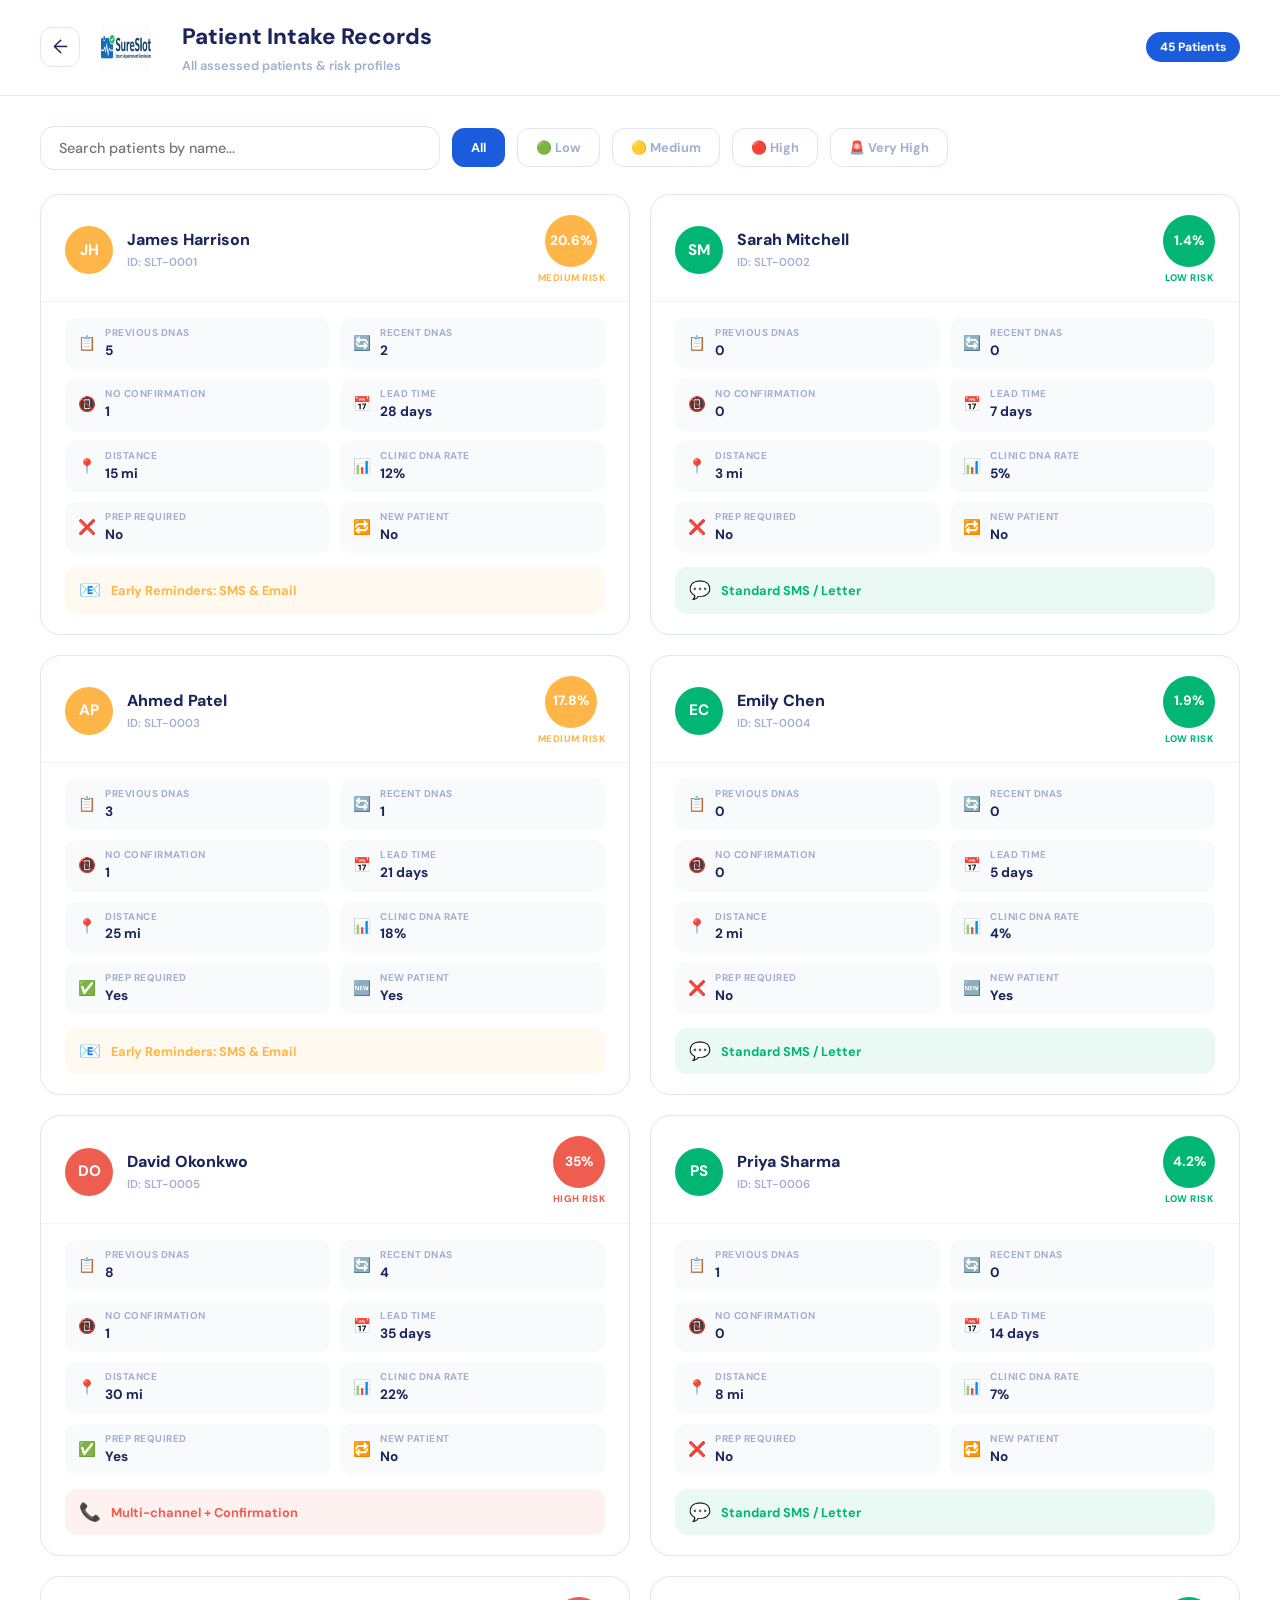
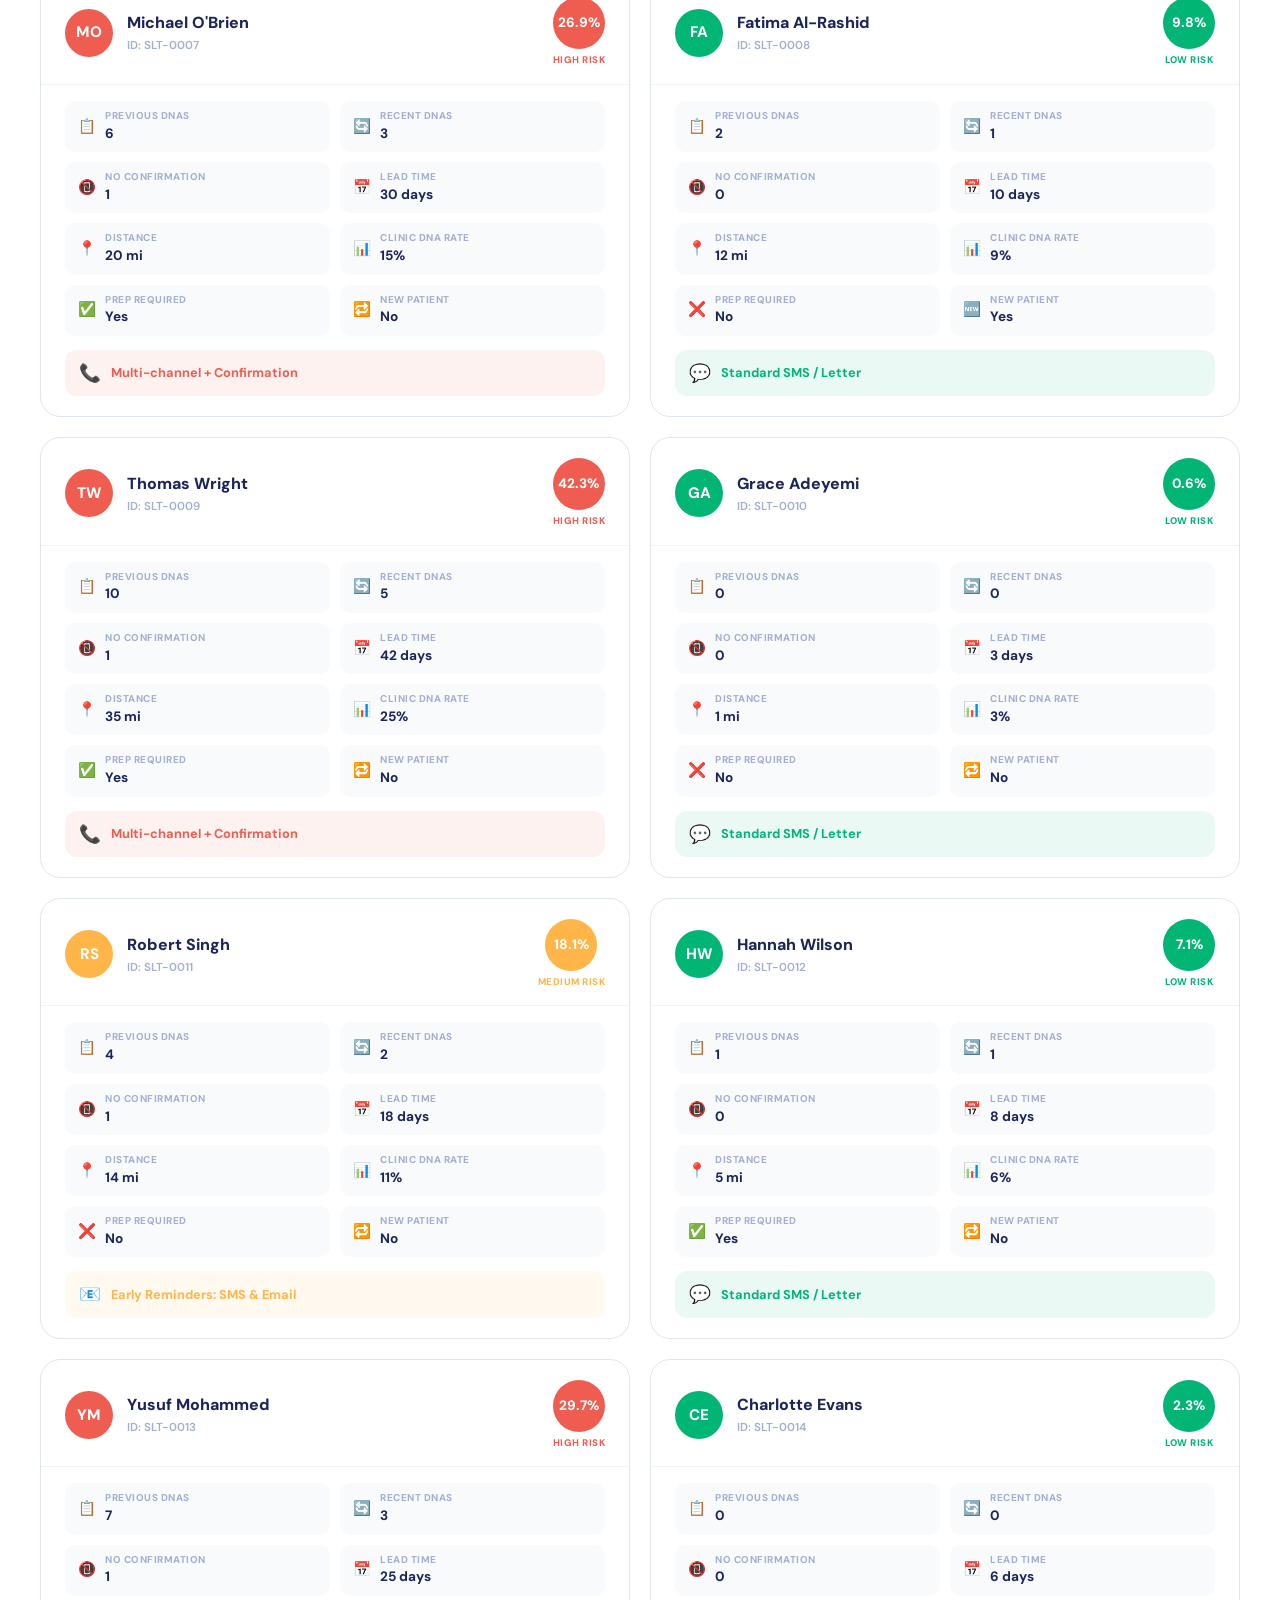
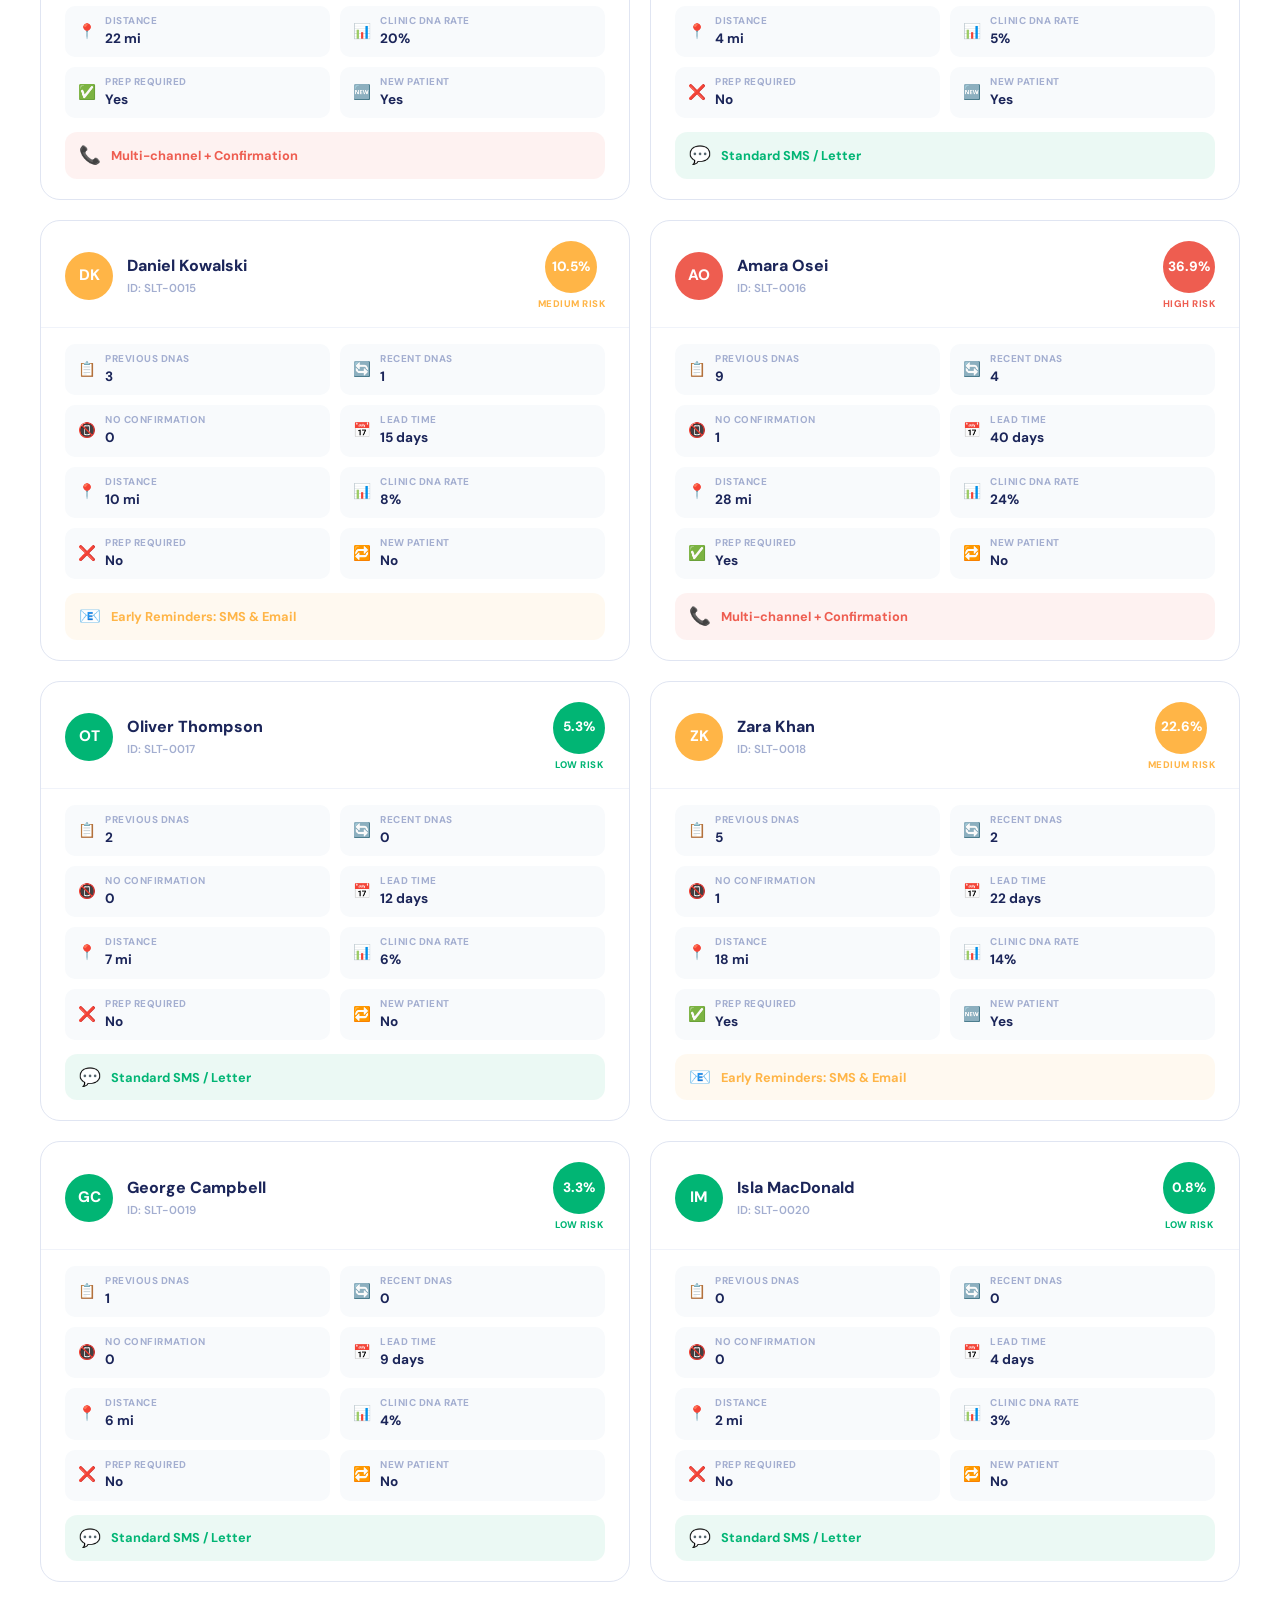
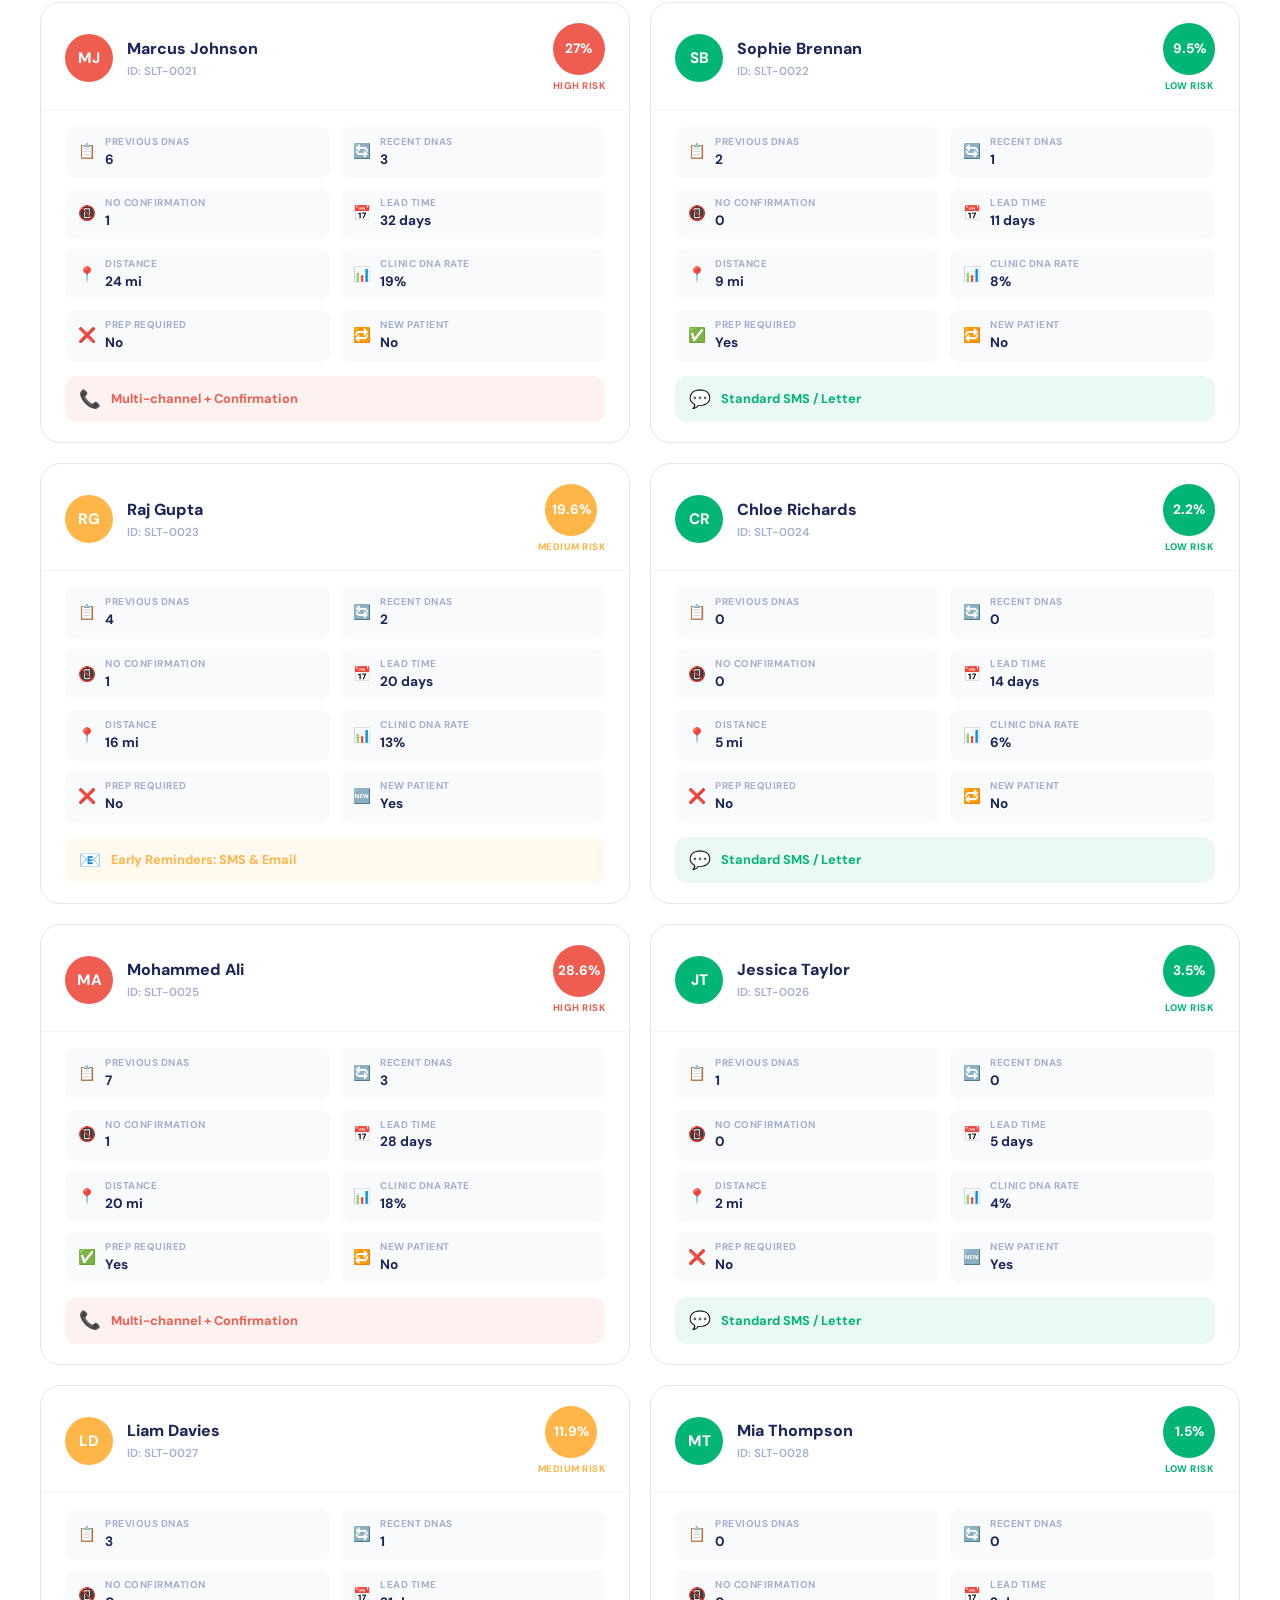
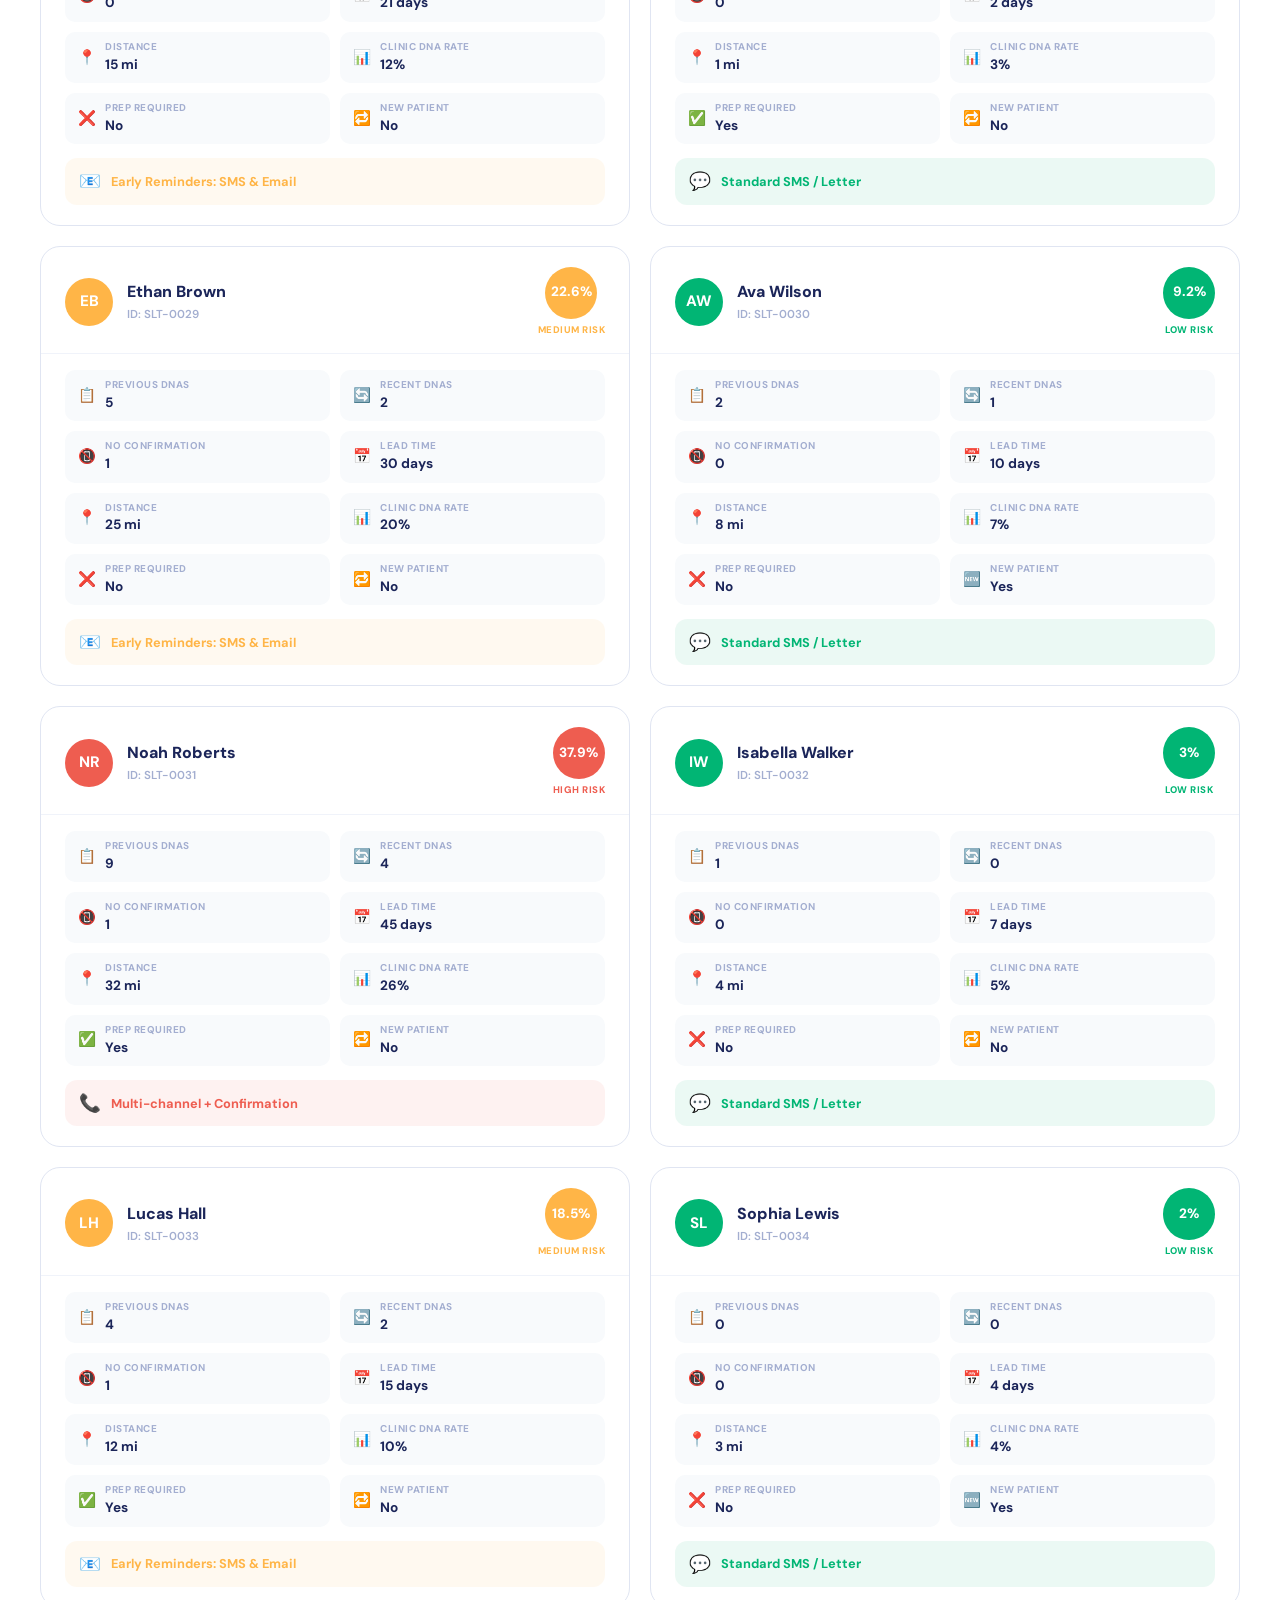
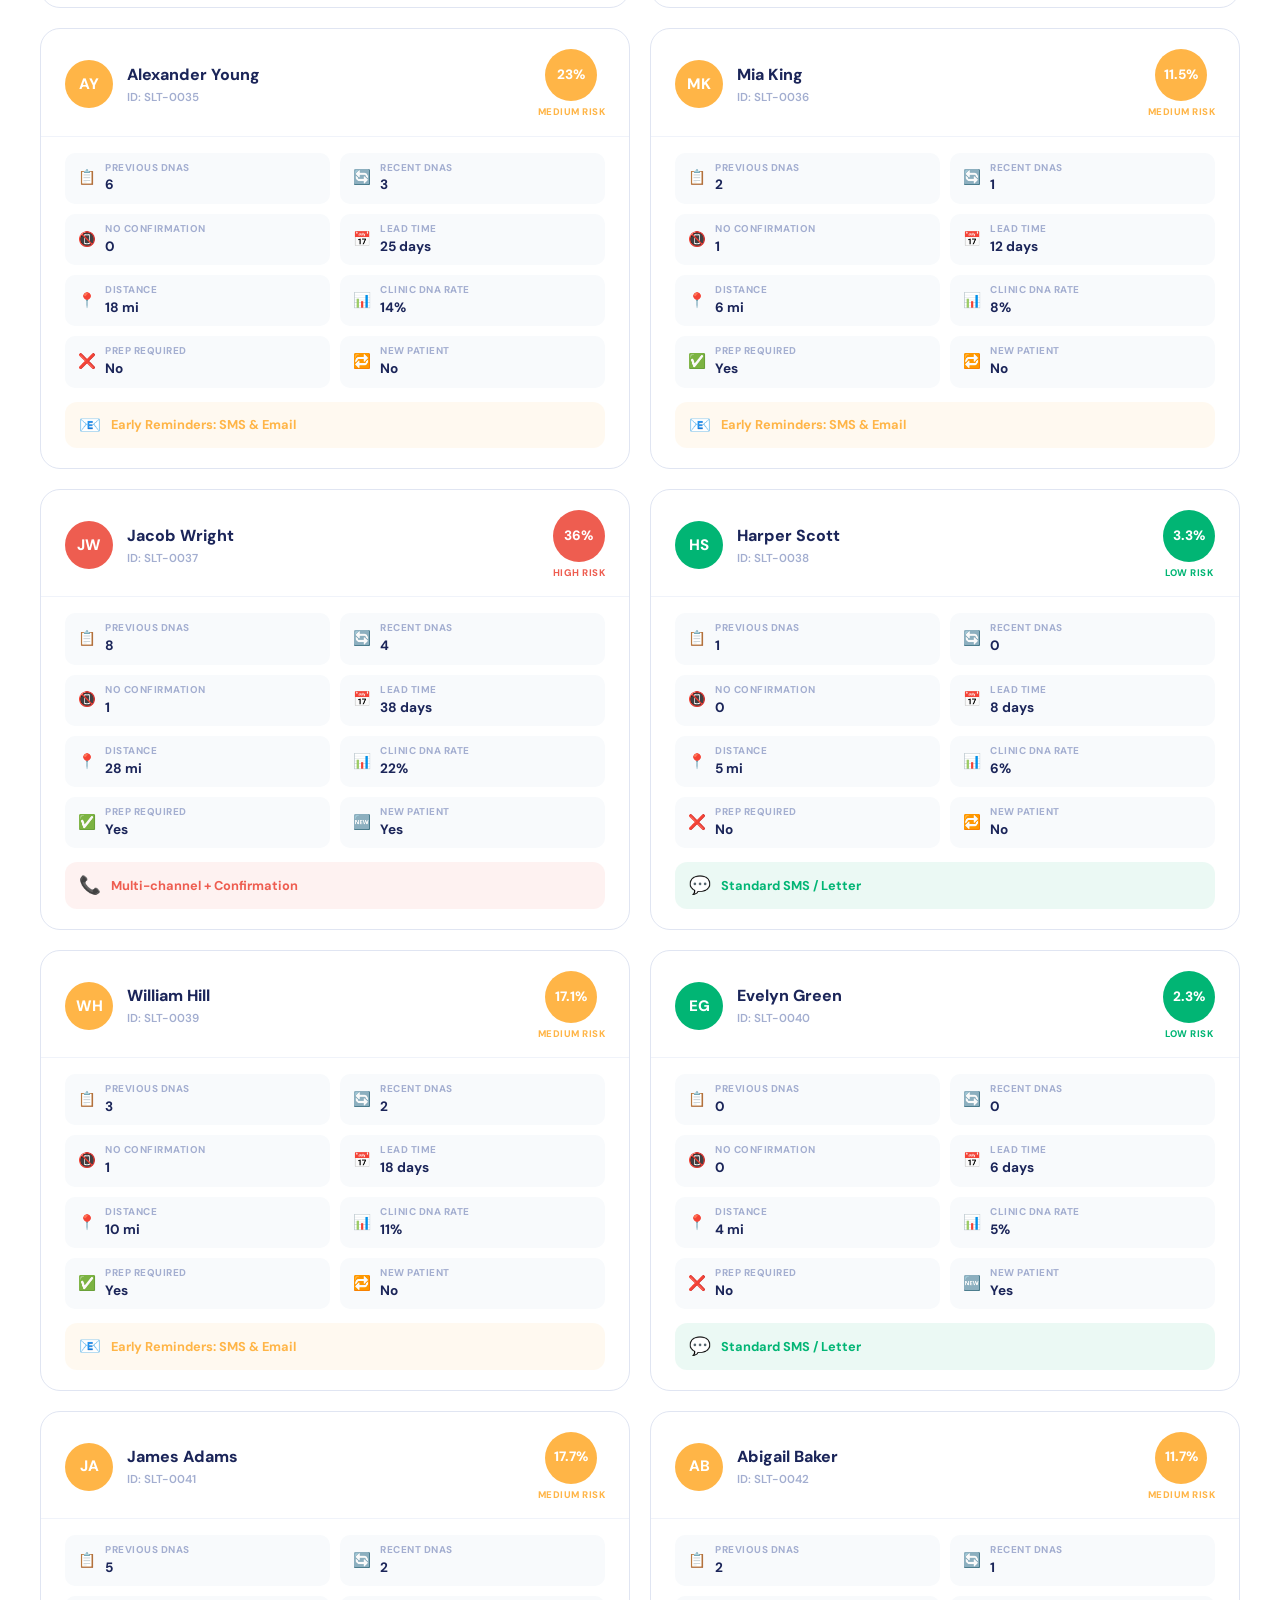
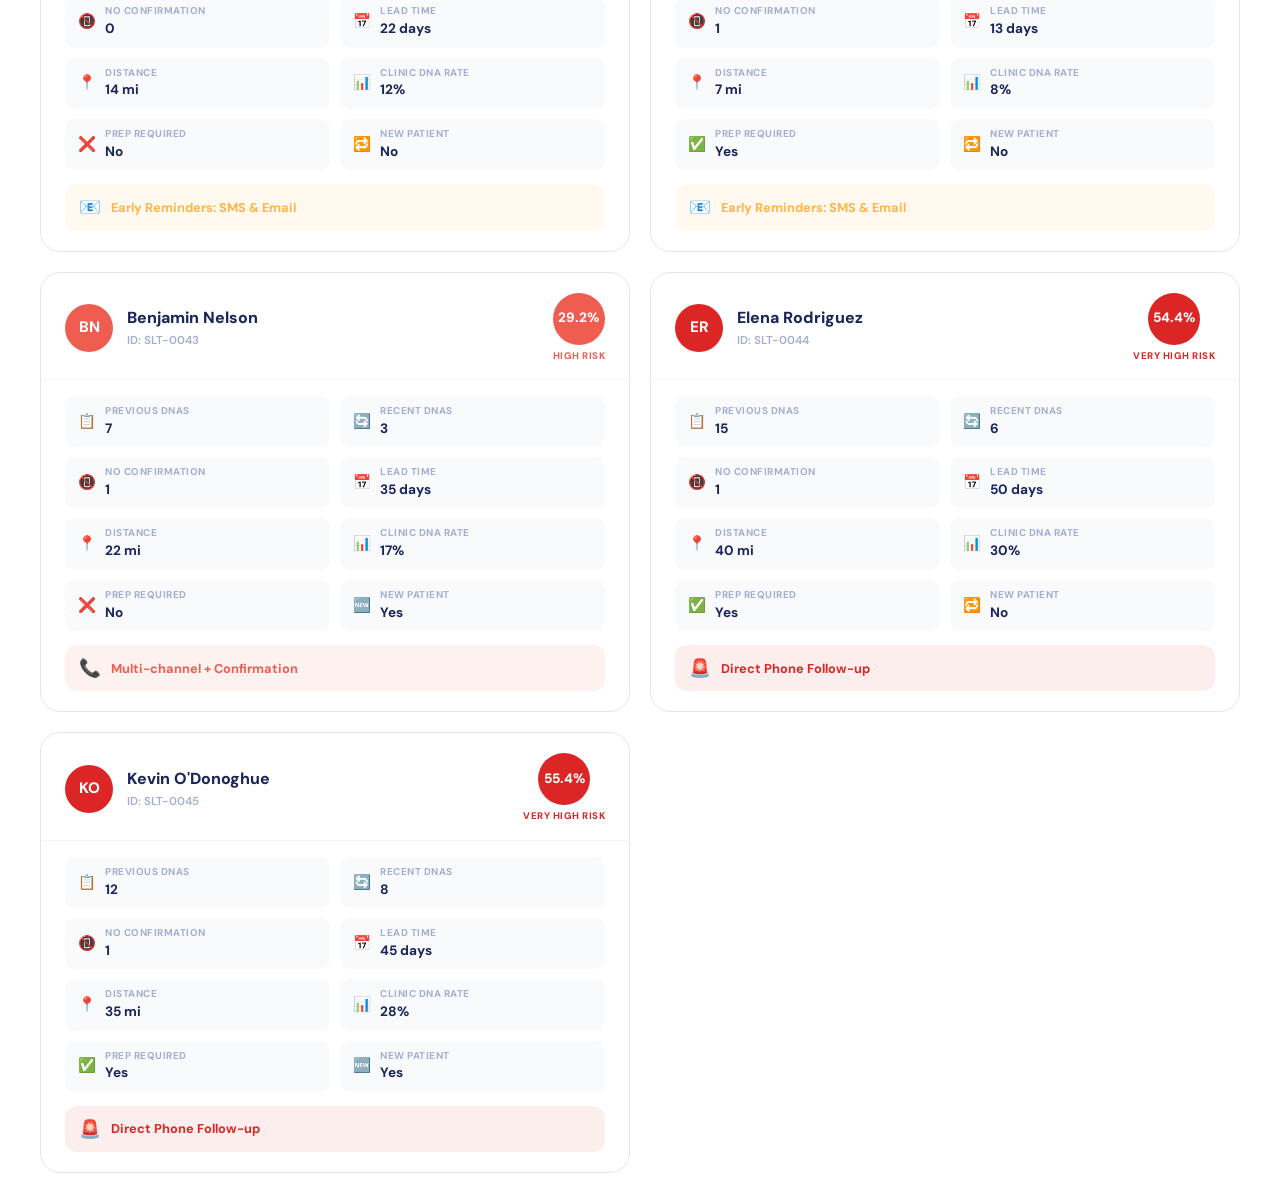
==== commit 24d75607: "feat: implement Patient Intake page, expand database to 45 records, and integrate official rectangul" ====
--- a/intake.html
+++ b/intake.html
@@ -321,8 +321,9 @@
     <header class="intake-header">
         <div class="intake-header__left">
             <a href="index.html" class="intake-header__back" title="Back to Dashboard">←</a>
+            <img src="logo.png?v=20" alt="SureSlot Logo" style="height: 50px; width: auto; margin: 0 15px 0 5px;">
             <div>
-                <div class="intake-header__title">📋 Patient Intake Records</div>
+                <div class="intake-header__title">Patient Intake Records</div>
                 <div class="intake-header__subtitle">All assessed patients & risk profiles</div>
             </div>
         </div>
@@ -423,6 +424,8 @@
             { name: 'James Adams', inputs: { previousDNA: 5, recentDNA: 2, noConfirmation: 0, leadTimeDays: 22, distanceMiles: 14, clinicDNARate: 12, prepRequired: 0, newPatient: 0 } },
             { name: 'Abigail Baker', inputs: { previousDNA: 2, recentDNA: 1, noConfirmation: 1, leadTimeDays: 13, distanceMiles: 7, clinicDNARate: 8, prepRequired: 1, newPatient: 0 } },
             { name: 'Benjamin Nelson', inputs: { previousDNA: 7, recentDNA: 3, noConfirmation: 1, leadTimeDays: 35, distanceMiles: 22, clinicDNARate: 17, prepRequired: 0, newPatient: 1 } },
+            { name: 'Elena Rodriguez', inputs: { previousDNA: 15, recentDNA: 6, noConfirmation: 1, leadTimeDays: 50, distanceMiles: 40, clinicDNARate: 30, prepRequired: 1, newPatient: 0 } },
+            { name: 'Kevin O\'Donoghue', inputs: { previousDNA: 12, recentDNA: 8, noConfirmation: 1, leadTimeDays: 45, distanceMiles: 35, clinicDNARate: 28, prepRequired: 1, newPatient: 1 } },
         ];
 
         const patients = demos.map((d, i) => {
--- a/styles.css
+++ b/styles.css
@@ -72,36 +72,32 @@
   top: 0;
   display: flex;
   flex-direction: column;
-  padding: 3rem 2rem;
+  padding: 2rem 1rem;
   z-index: 200;
 }
 
 .sidebar__brand {
-  margin-bottom: 4rem;
-  display: flex;
-  align-items: center;
-  gap: 14px;
+  margin-bottom: 2rem;
+  display: flex;
+  align-items: center;
+  justify-content: center;
+  width: 100%;
+}
+
+.sidebar__logo-img {
+  width: 100%;
+  max-width: 240px;
+  height: 75px;
+  object-fit: contain;
+  filter: drop-shadow(0 4px 12px rgba(0, 0, 0, 0.06));
 }
 
 .sidebar__logo {
-  width: 44px;
-  height: 44px;
-  background: linear-gradient(135deg, var(--primary), #11419B);
-  border-radius: 12px;
-  display: flex;
-  align-items: center;
-  justify-content: center;
-  color: #fff;
-  font-weight: 800;
-  font-size: 22px;
-  box-shadow: 0 8px 16px rgba(26, 92, 219, 0.2);
+  display: none;
 }
 
 .sidebar__name {
-  font-size: 1.6rem;
-  font-weight: 800;
-  letter-spacing: -1px;
-  color: var(--text-main);
+  display: none;
 }
 
 .sidebar__menu {
@@ -772,6 +768,7 @@
 }
 
 input[type="range"] {
+  appearance: none;
   -webkit-appearance: none;
   width: 100%;
   height: 12px;
@@ -782,6 +779,7 @@
 }
 
 input[type="range"]::-webkit-slider-thumb {
+  appearance: none;
   -webkit-appearance: none;
   width: 28px;
   height: 28px;
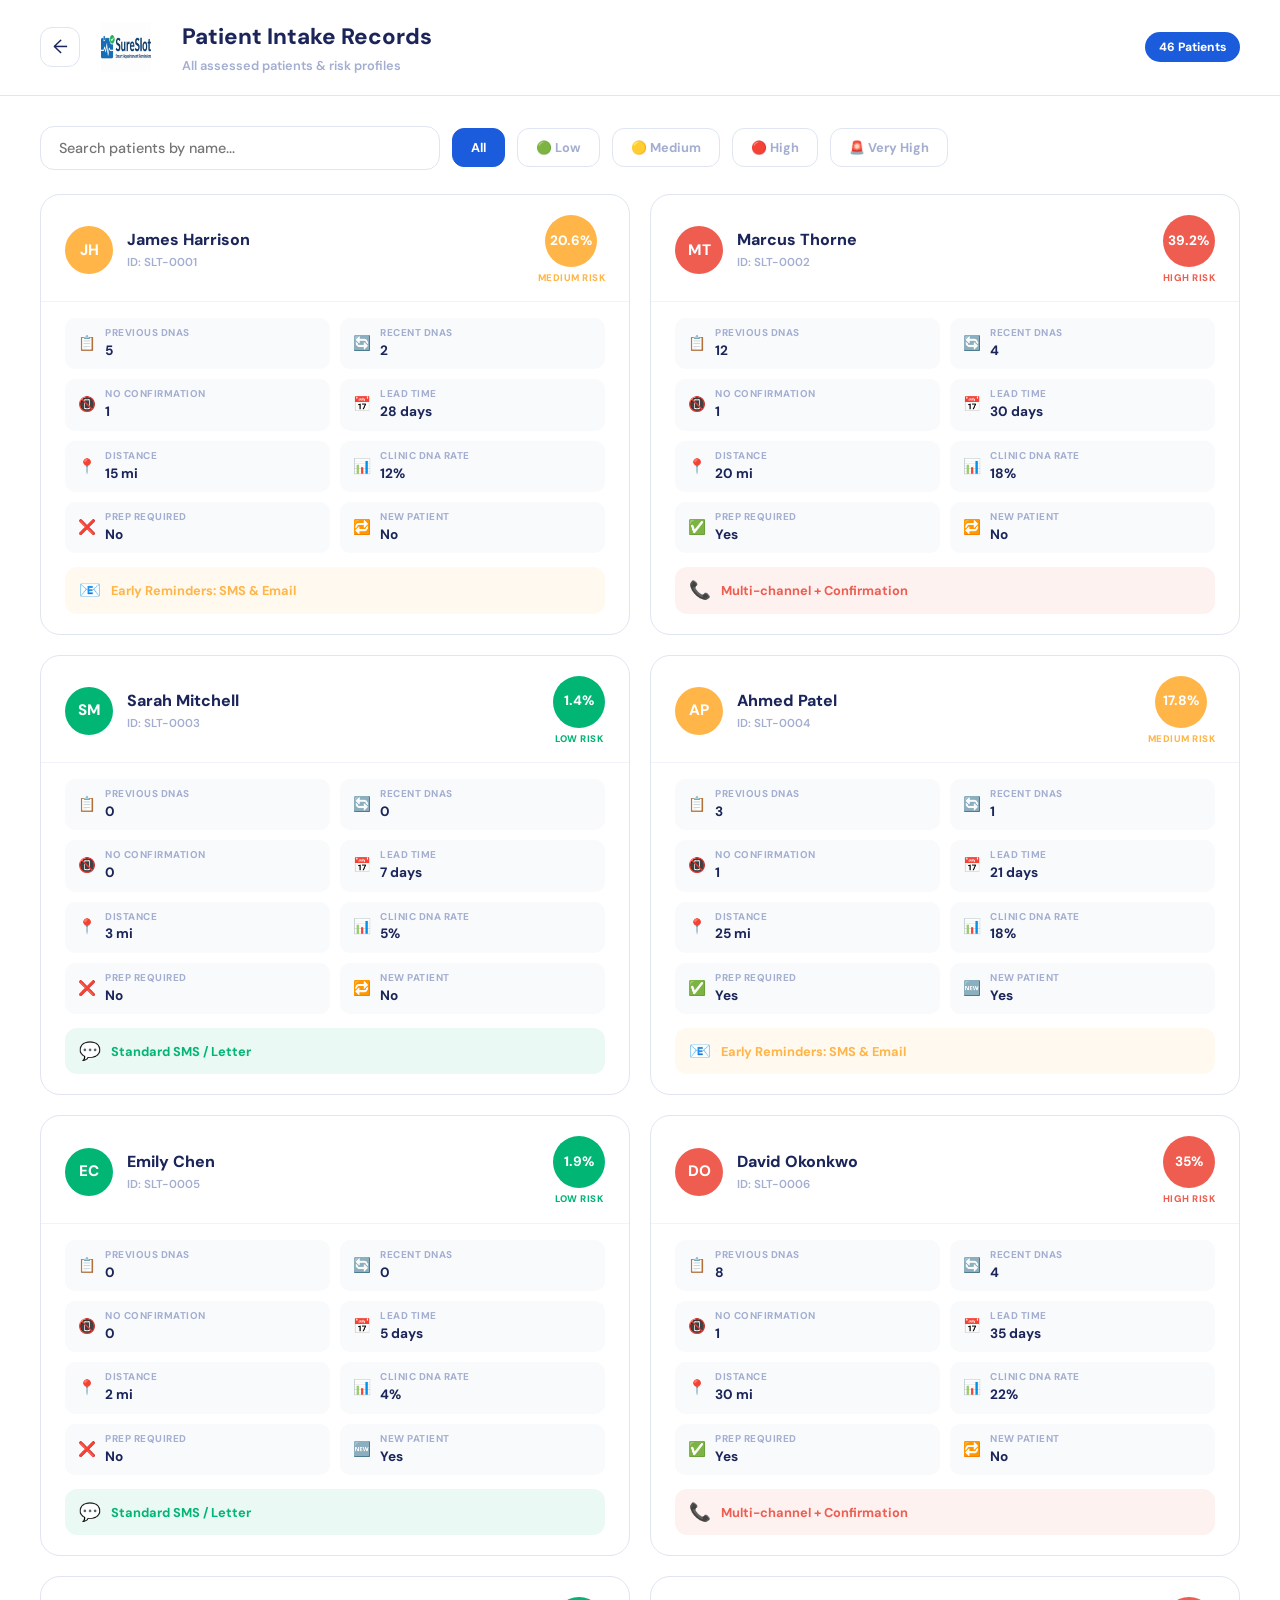
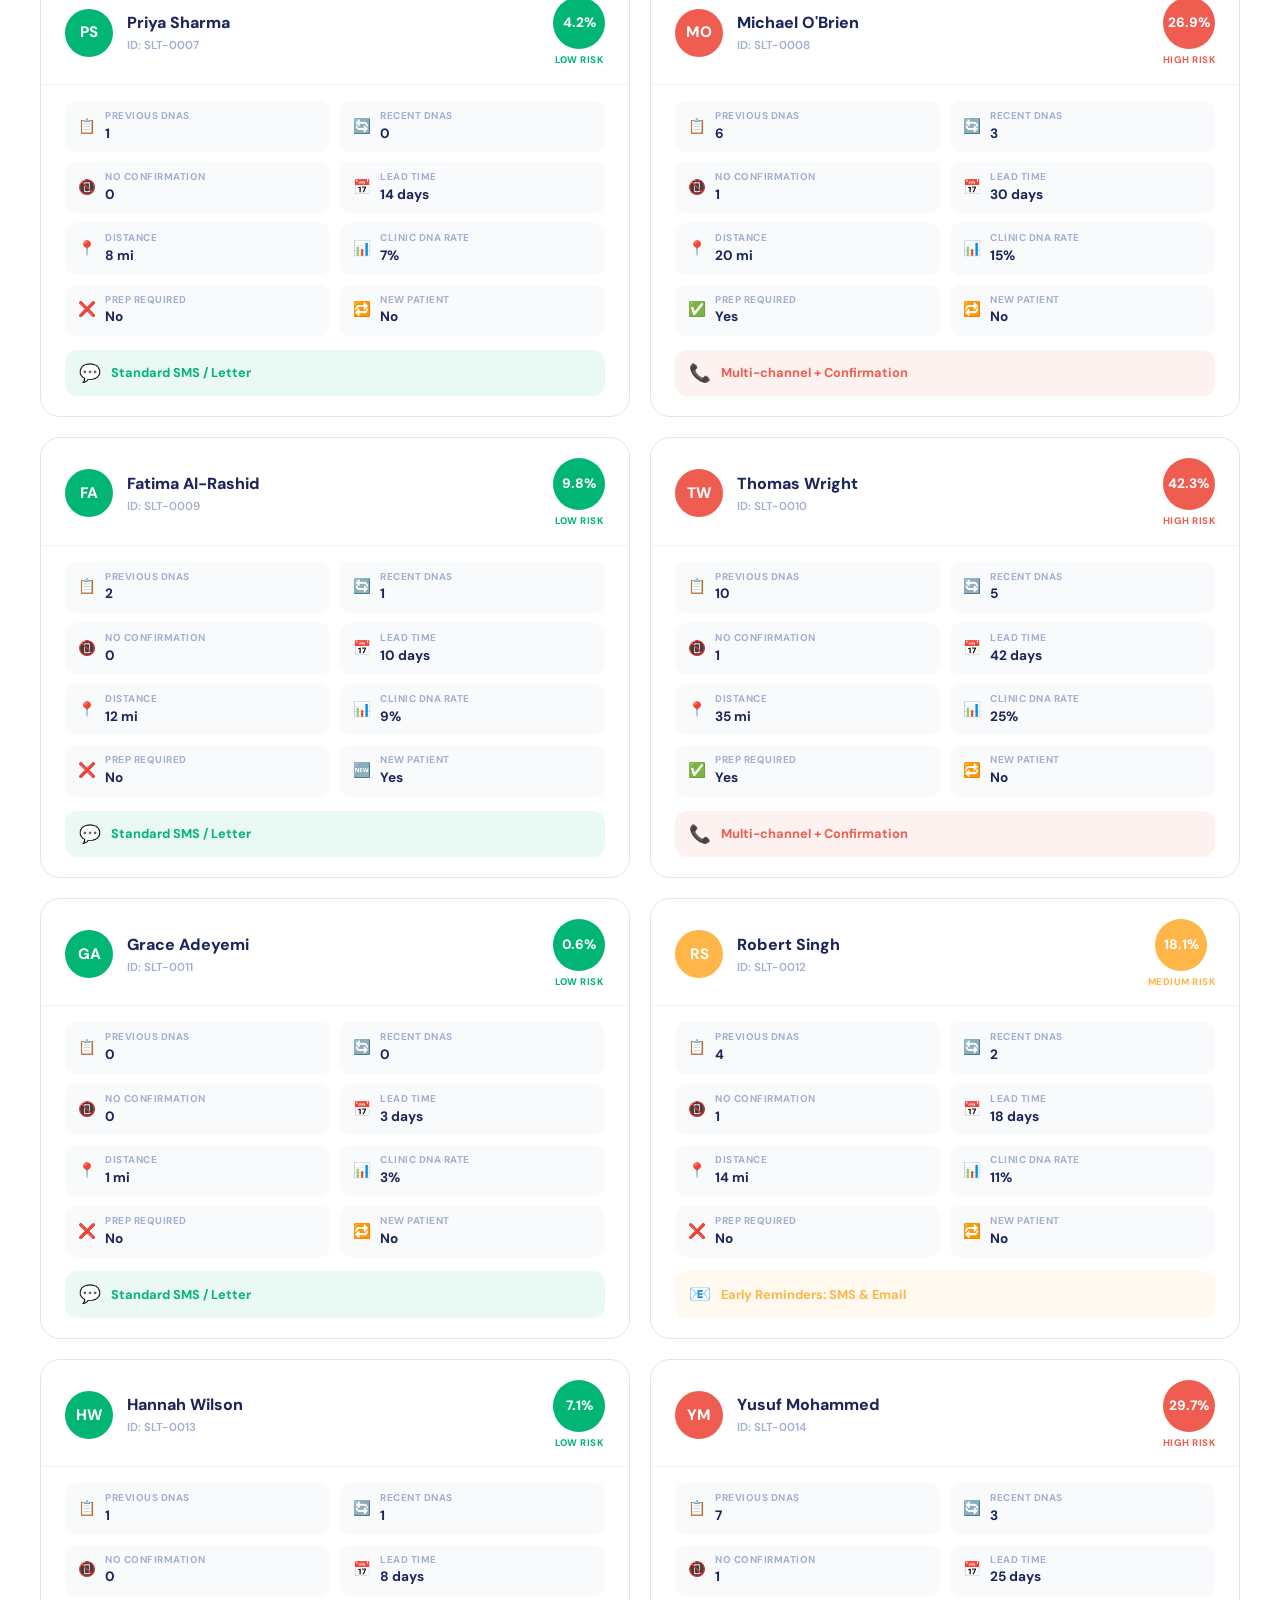
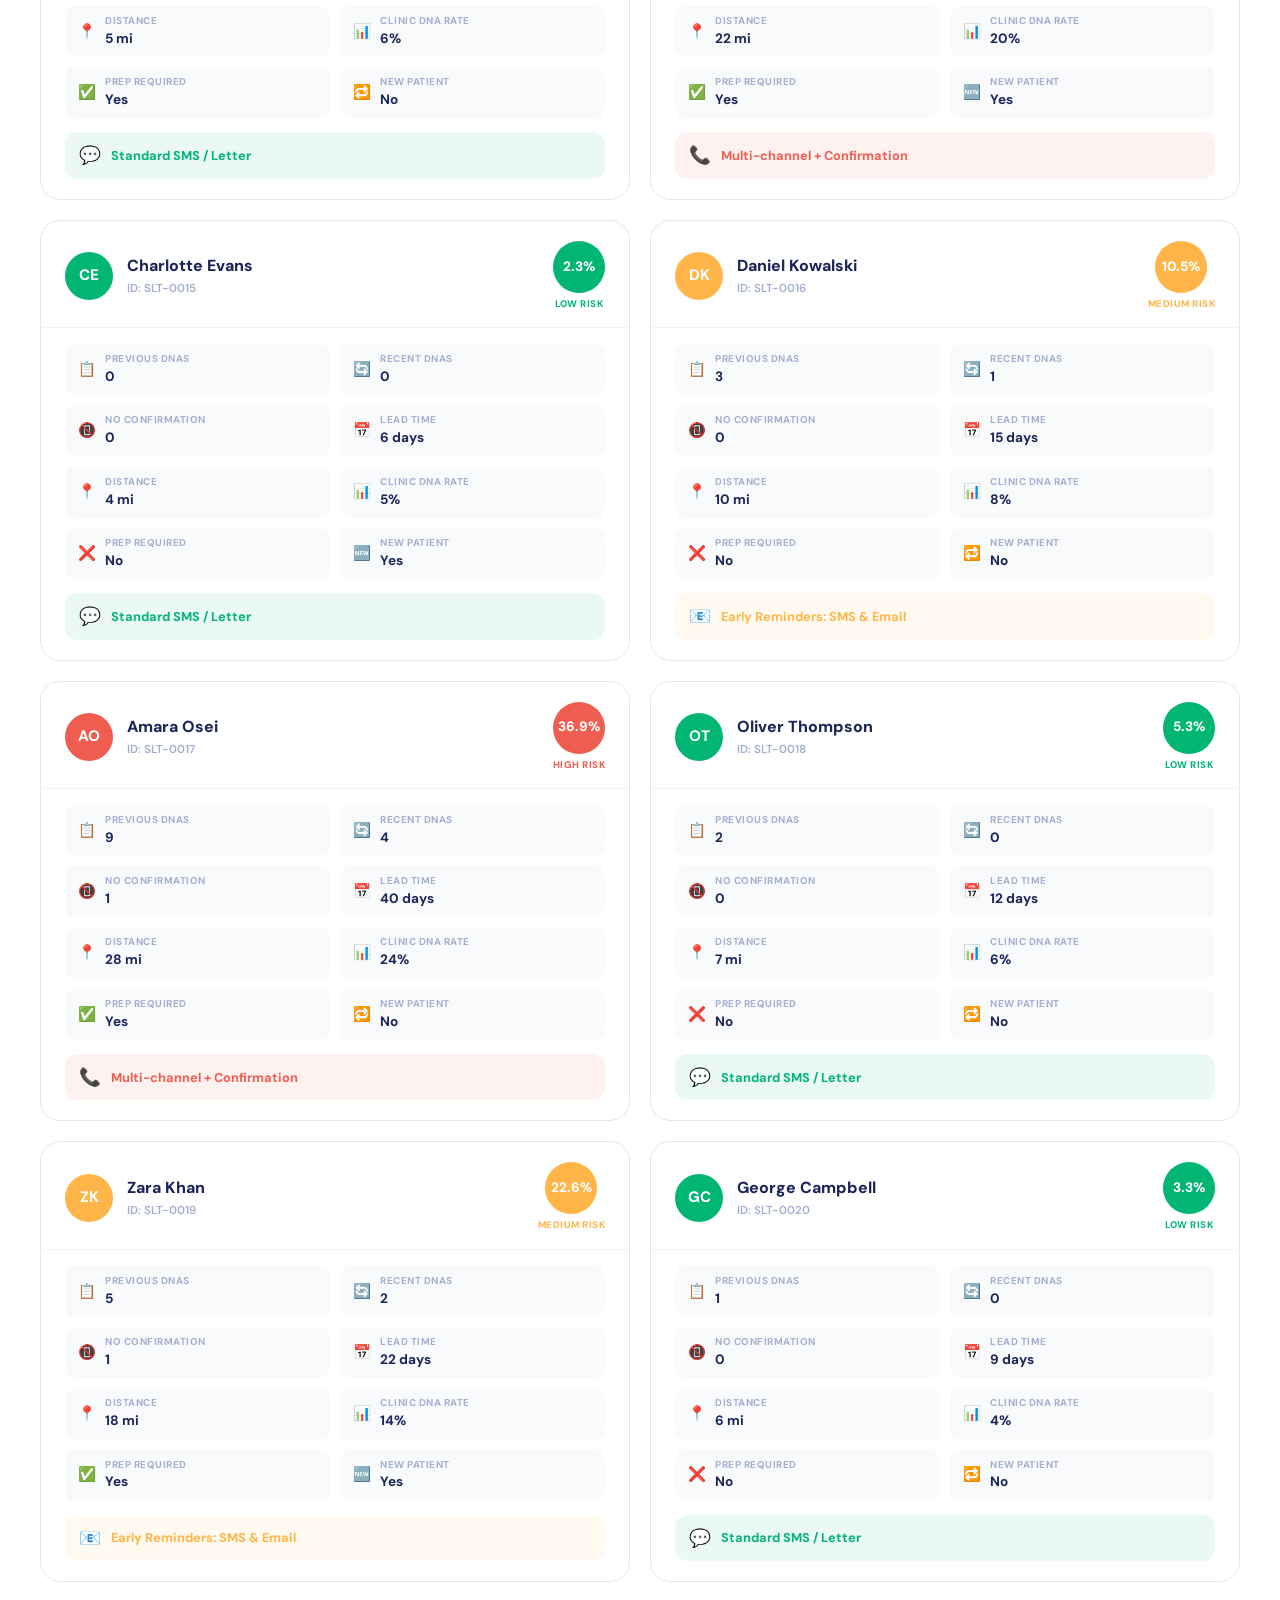
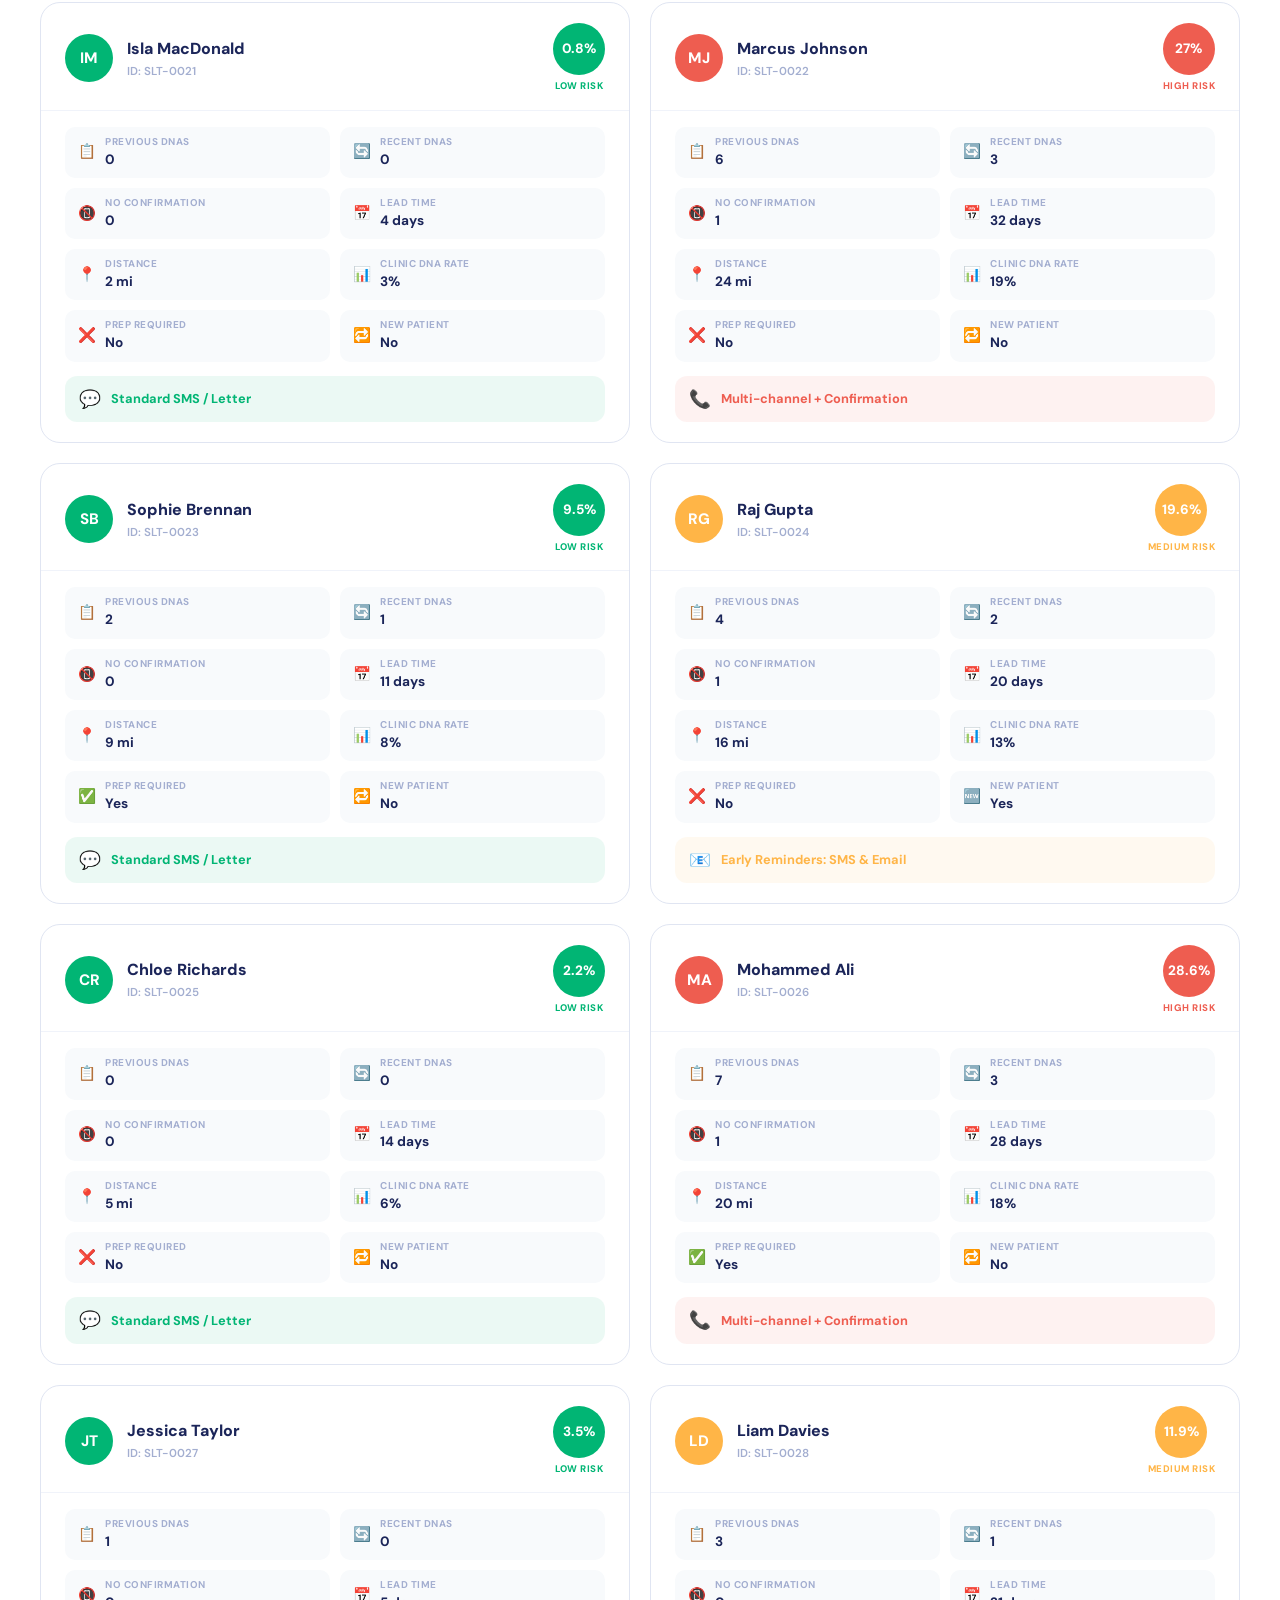
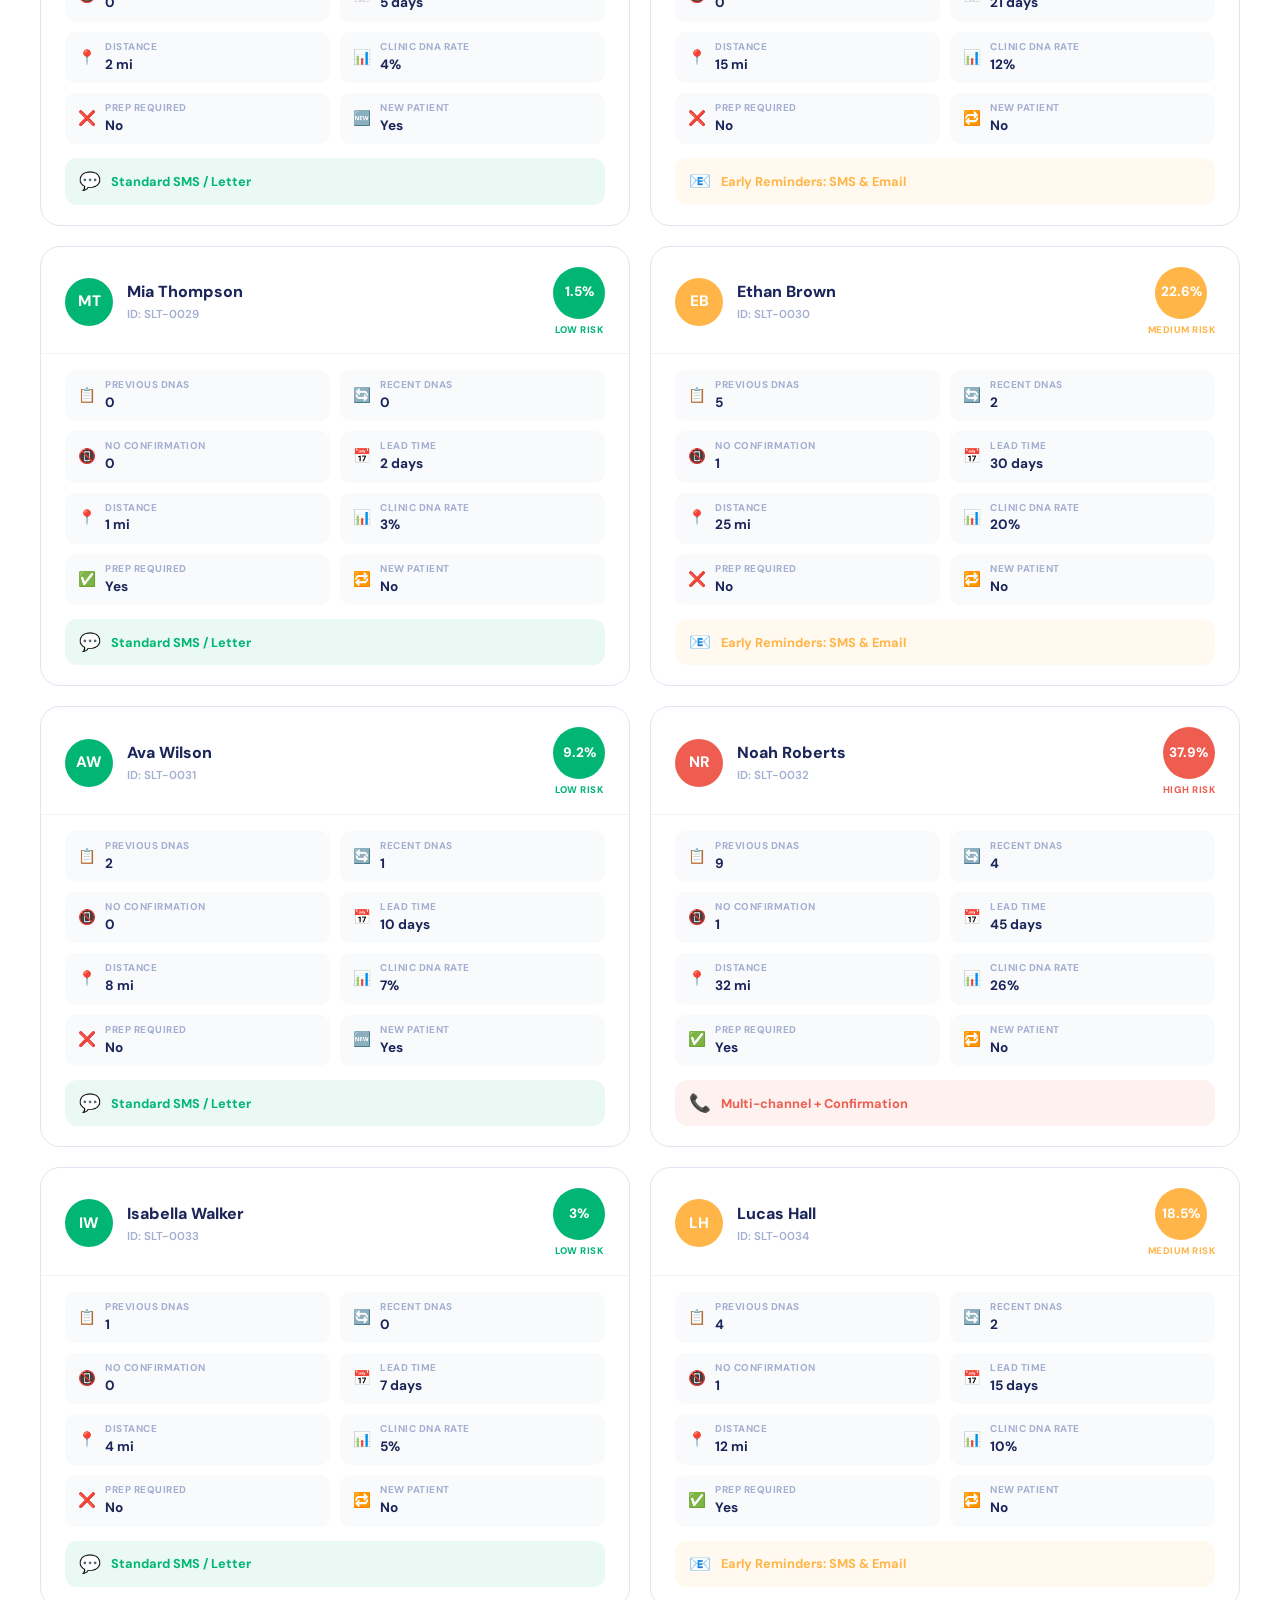
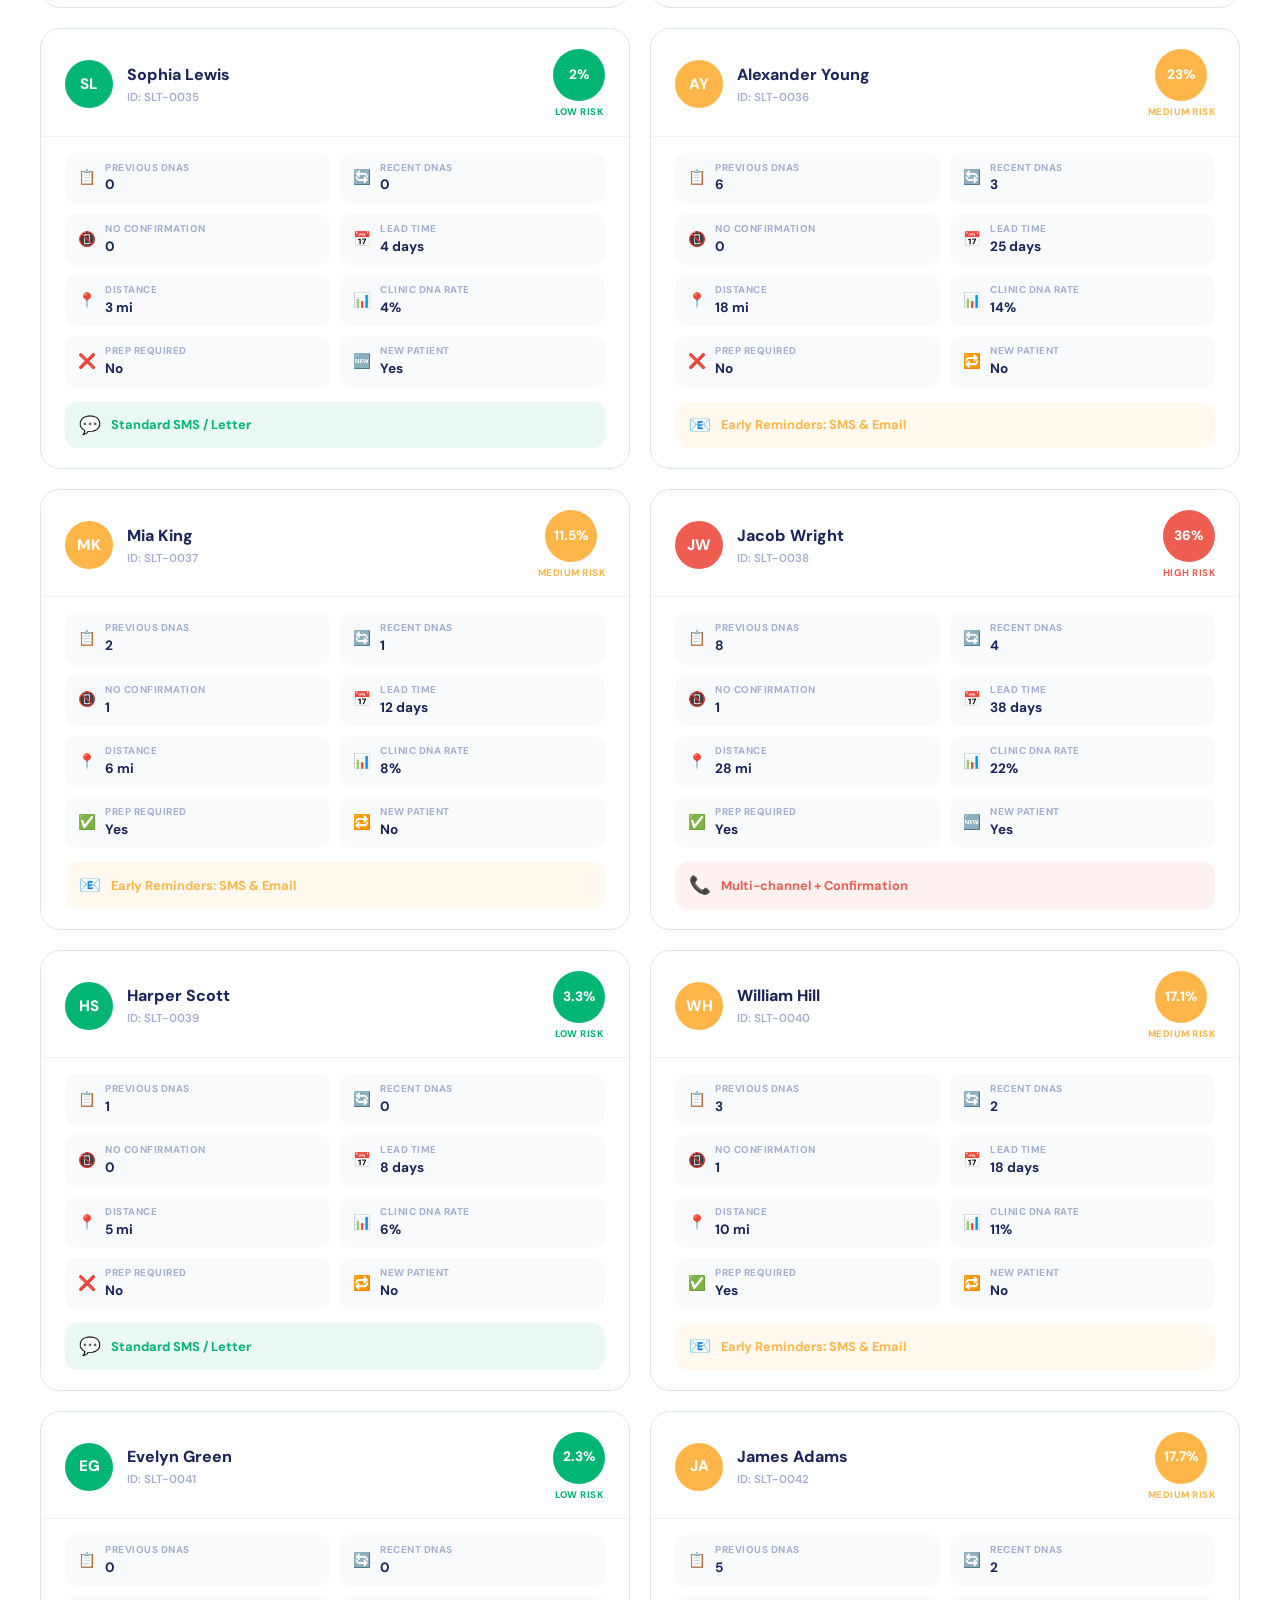
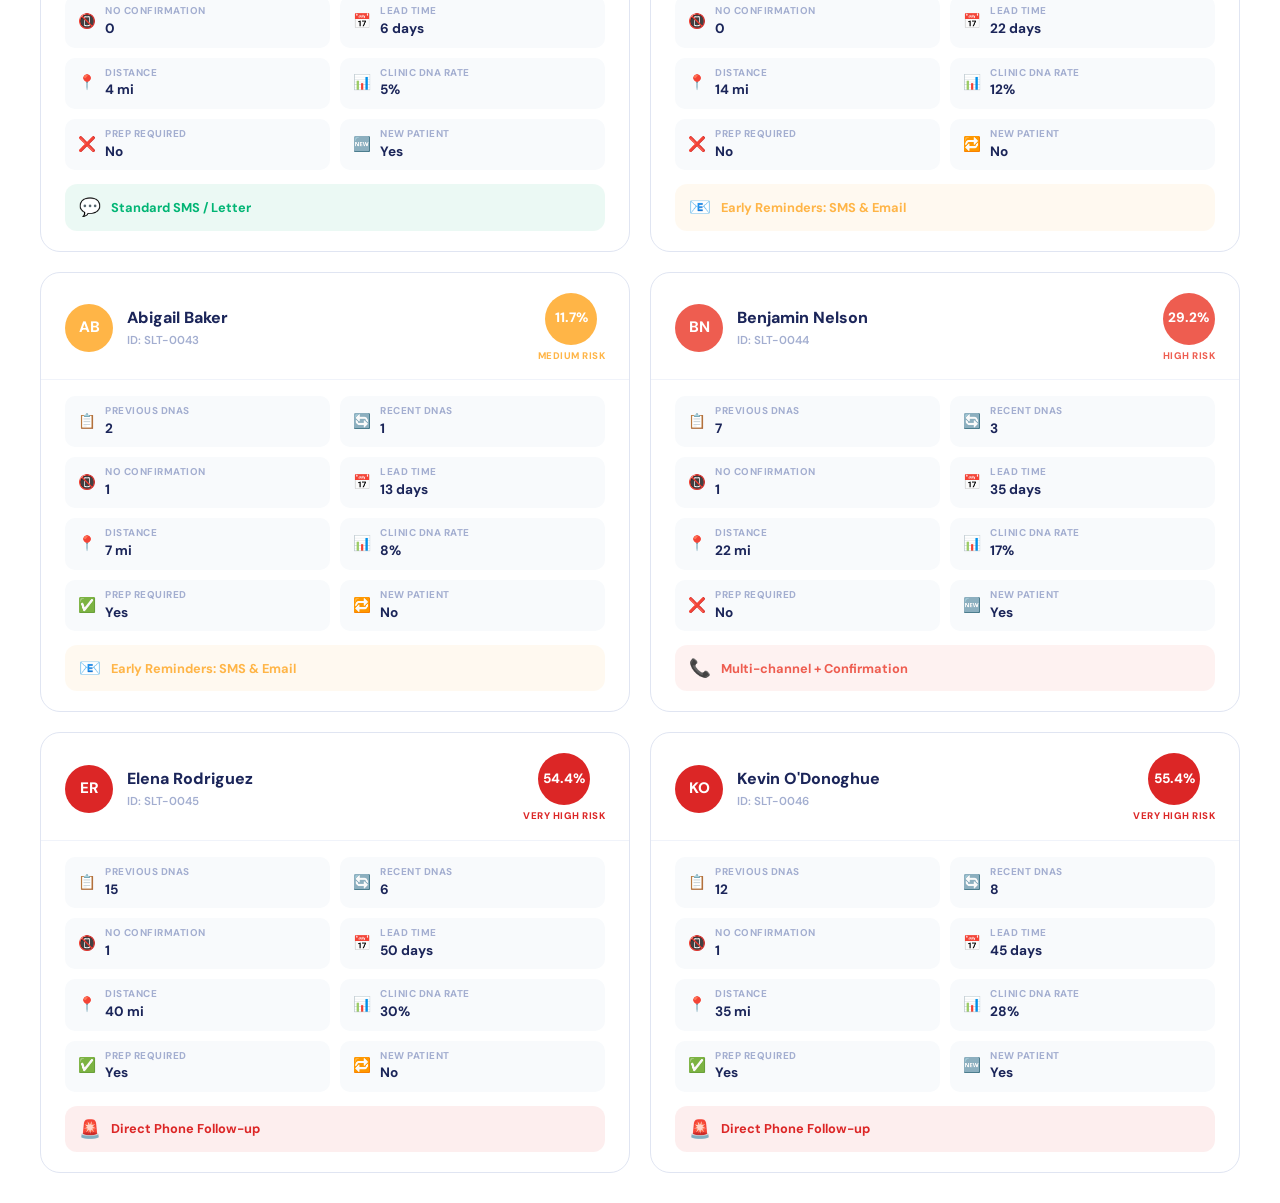
==== commit 7d572ee5: "feat: implement reactive live feed with NEW status indicators and animations" ====
--- a/intake.html
+++ b/intake.html
@@ -382,6 +382,7 @@
         /* ── Demo Data (same as app.js) ──────────────────────── */
         const demos = [
             { name: 'James Harrison', inputs: { previousDNA: 5, recentDNA: 2, noConfirmation: 1, leadTimeDays: 28, distanceMiles: 15, clinicDNARate: 12, prepRequired: 0, newPatient: 0 } },
+            { name: 'Marcus Thorne', inputs: { previousDNA: 12, recentDNA: 4, noConfirmation: 1, leadTimeDays: 30, distanceMiles: 20, clinicDNARate: 18, prepRequired: 1, newPatient: 0 } },
             { name: 'Sarah Mitchell', inputs: { previousDNA: 0, recentDNA: 0, noConfirmation: 0, leadTimeDays: 7, distanceMiles: 3, clinicDNARate: 5, prepRequired: 0, newPatient: 0 } },
             { name: 'Ahmed Patel', inputs: { previousDNA: 3, recentDNA: 1, noConfirmation: 1, leadTimeDays: 21, distanceMiles: 25, clinicDNARate: 18, prepRequired: 1, newPatient: 1 } },
             { name: 'Emily Chen', inputs: { previousDNA: 0, recentDNA: 0, noConfirmation: 0, leadTimeDays: 5, distanceMiles: 2, clinicDNARate: 4, prepRequired: 0, newPatient: 1 } },
--- a/styles.css
+++ b/styles.css
@@ -508,6 +508,23 @@
   gap: 1rem;
 }
 
+@keyframes pulseNew {
+  0% {
+    transform: scale(1);
+    opacity: 0.8;
+  }
+
+  50% {
+    transform: scale(1.05);
+    opacity: 1;
+  }
+
+  100% {
+    transform: scale(1);
+    opacity: 0.8;
+  }
+}
+
 .feed-item {
   display: flex;
   align-items: center;
@@ -517,6 +534,28 @@
   border: 1px solid #F4F7FE;
   transition: border var(--transition);
   animation: slideUp 0.5s ease both;
+  position: relative;
+  overflow: hidden;
+}
+
+.feed-item--new {
+  border-left: 4px solid var(--primary);
+  background: linear-gradient(90deg, #f0f7ff 0%, #ffffff 100%);
+}
+
+.feed-item__new-tag {
+  position: absolute;
+  top: 8px;
+  right: 8px;
+  background: var(--primary);
+  color: #fff;
+  font-size: 0.6rem;
+  font-weight: 800;
+  padding: 2px 8px;
+  border-radius: 20px;
+  letter-spacing: 0.5px;
+  animation: pulseNew 2s infinite ease-in-out;
+  box-shadow: 0 2px 8px rgba(26, 92, 219, 0.2);
 }
 
 .feed-item:hover {
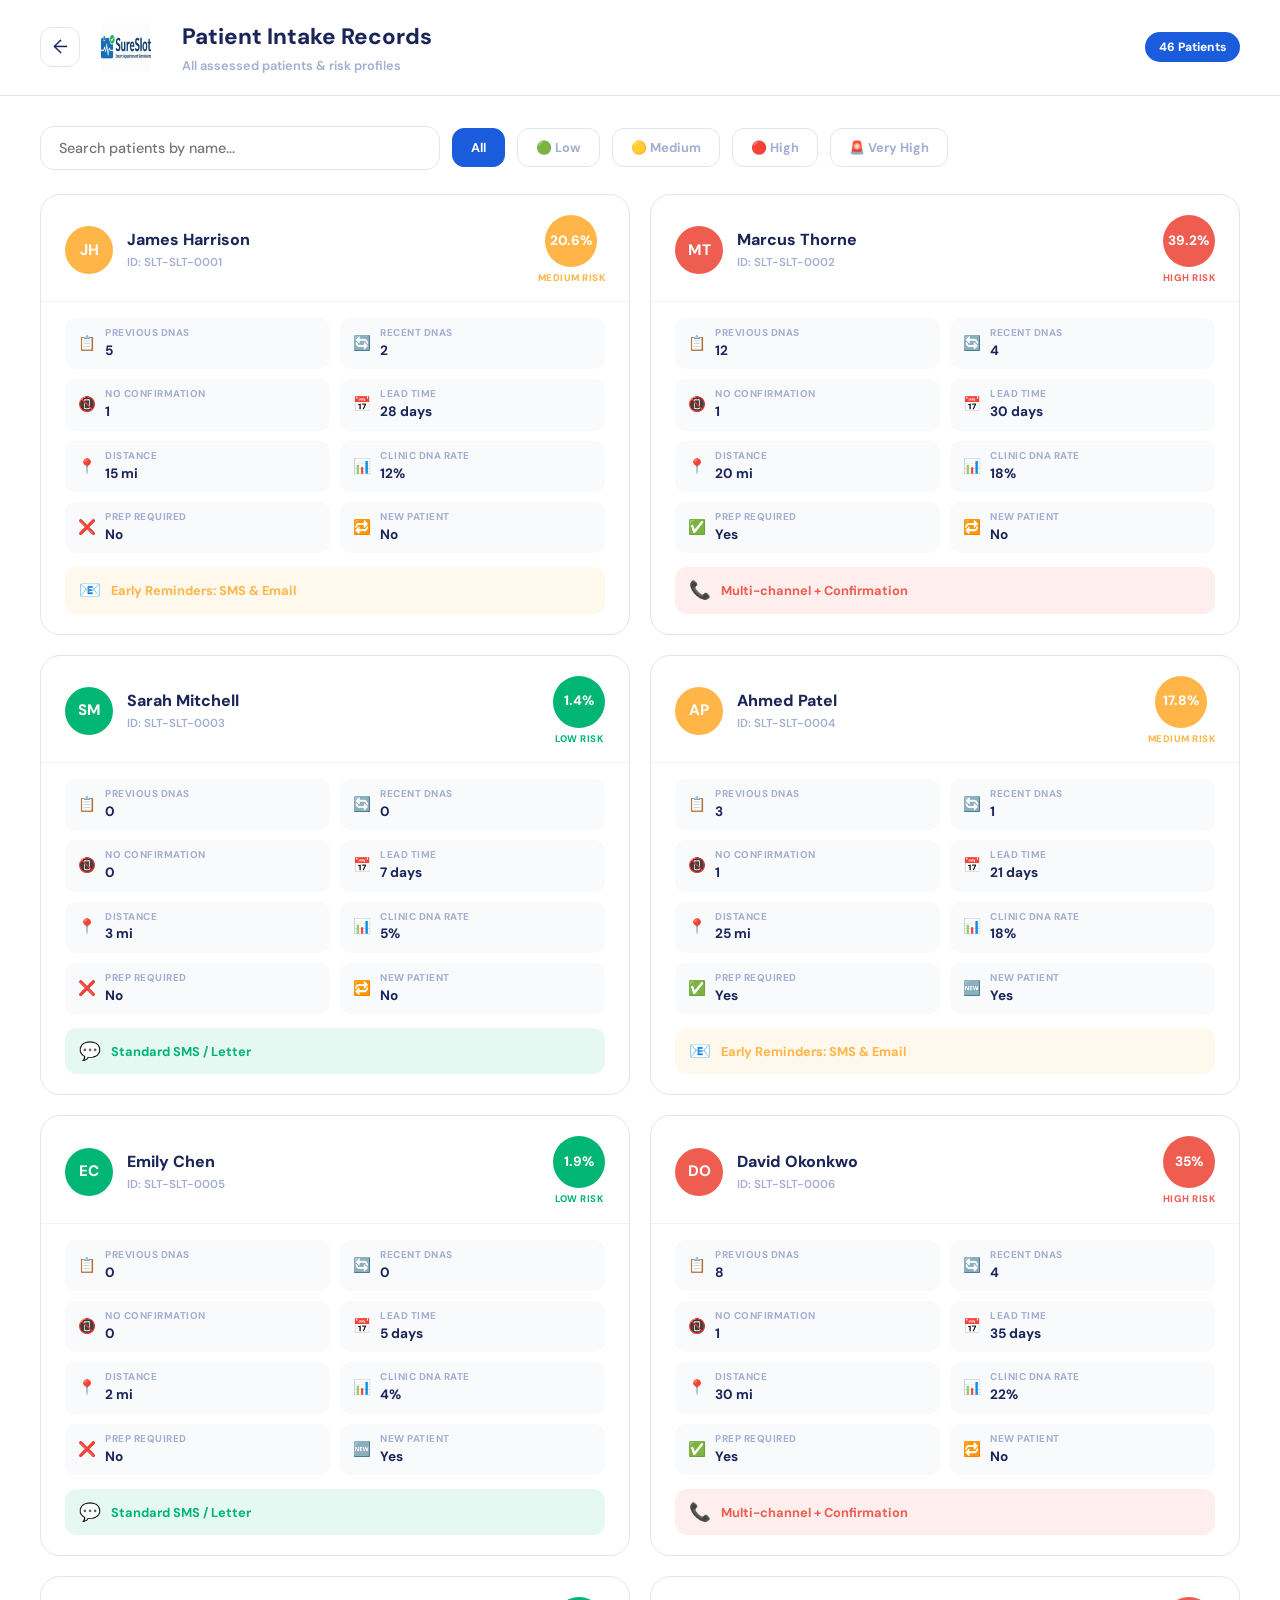
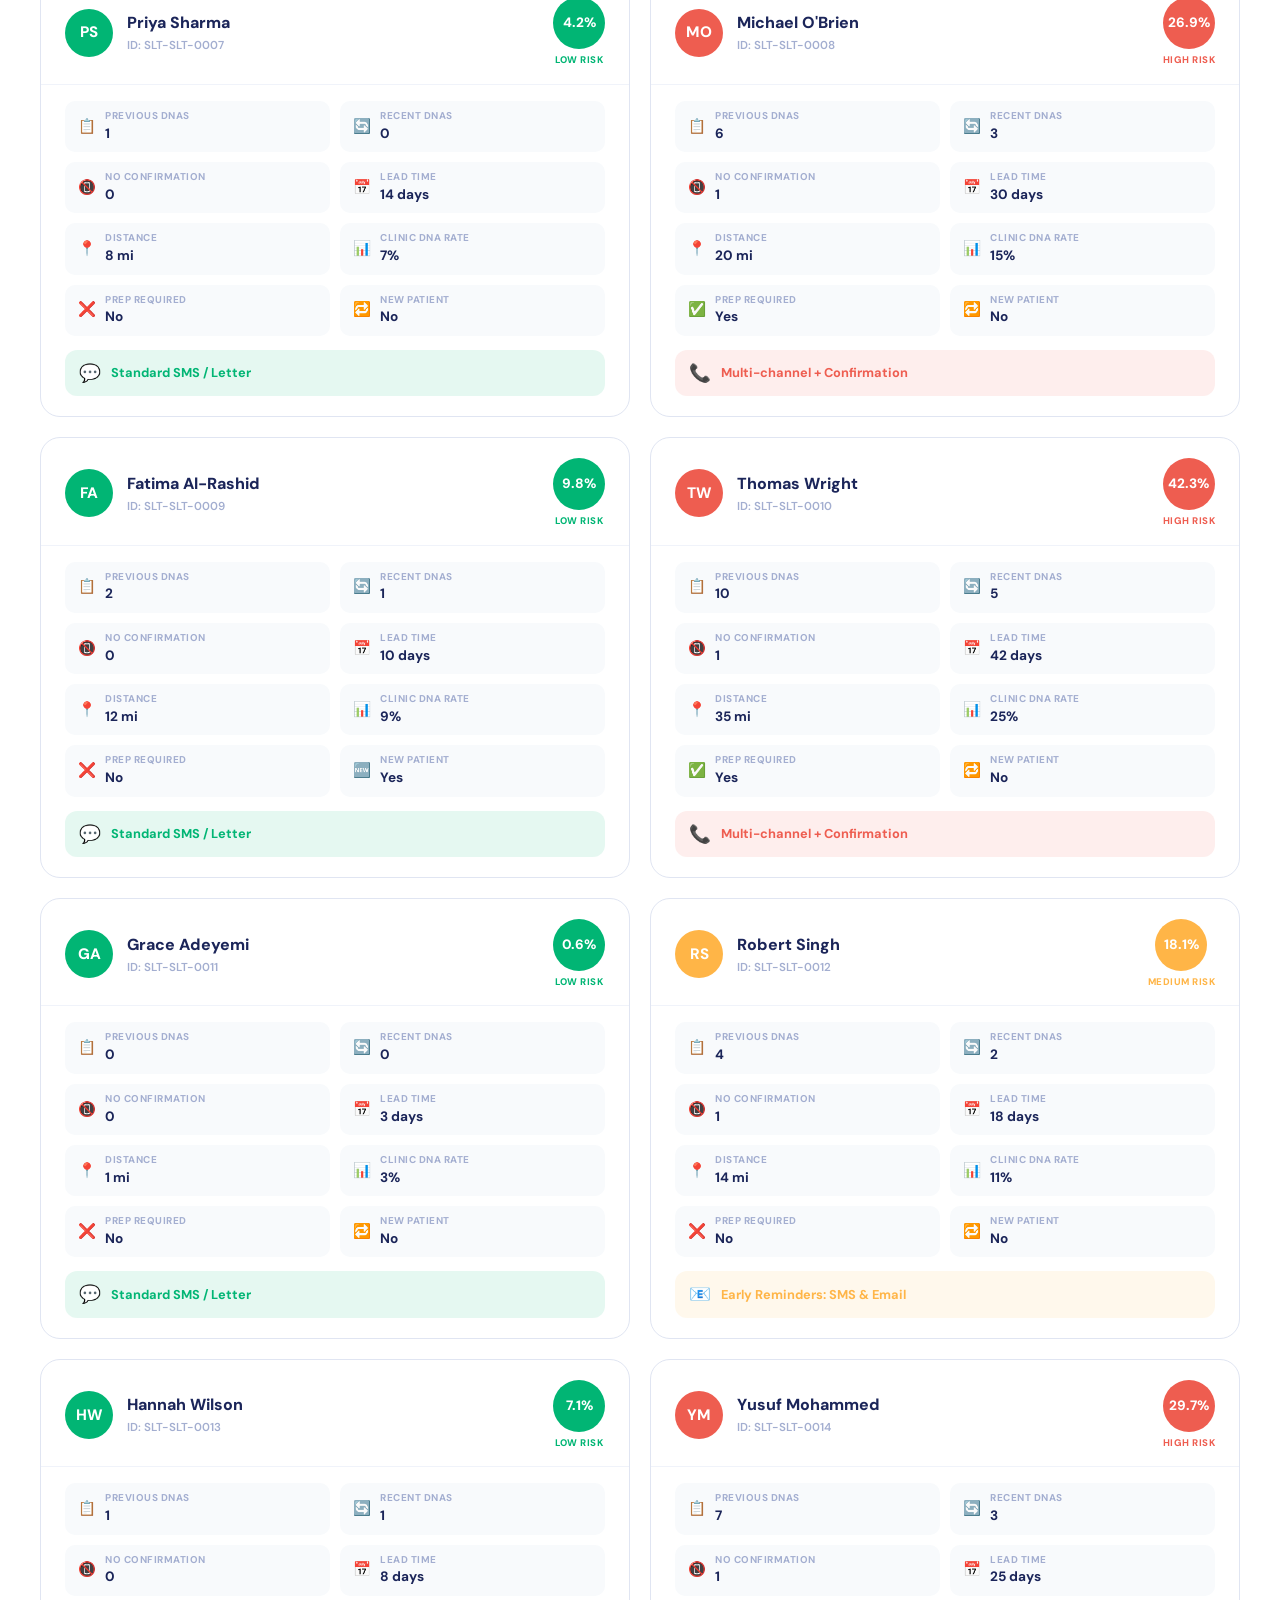
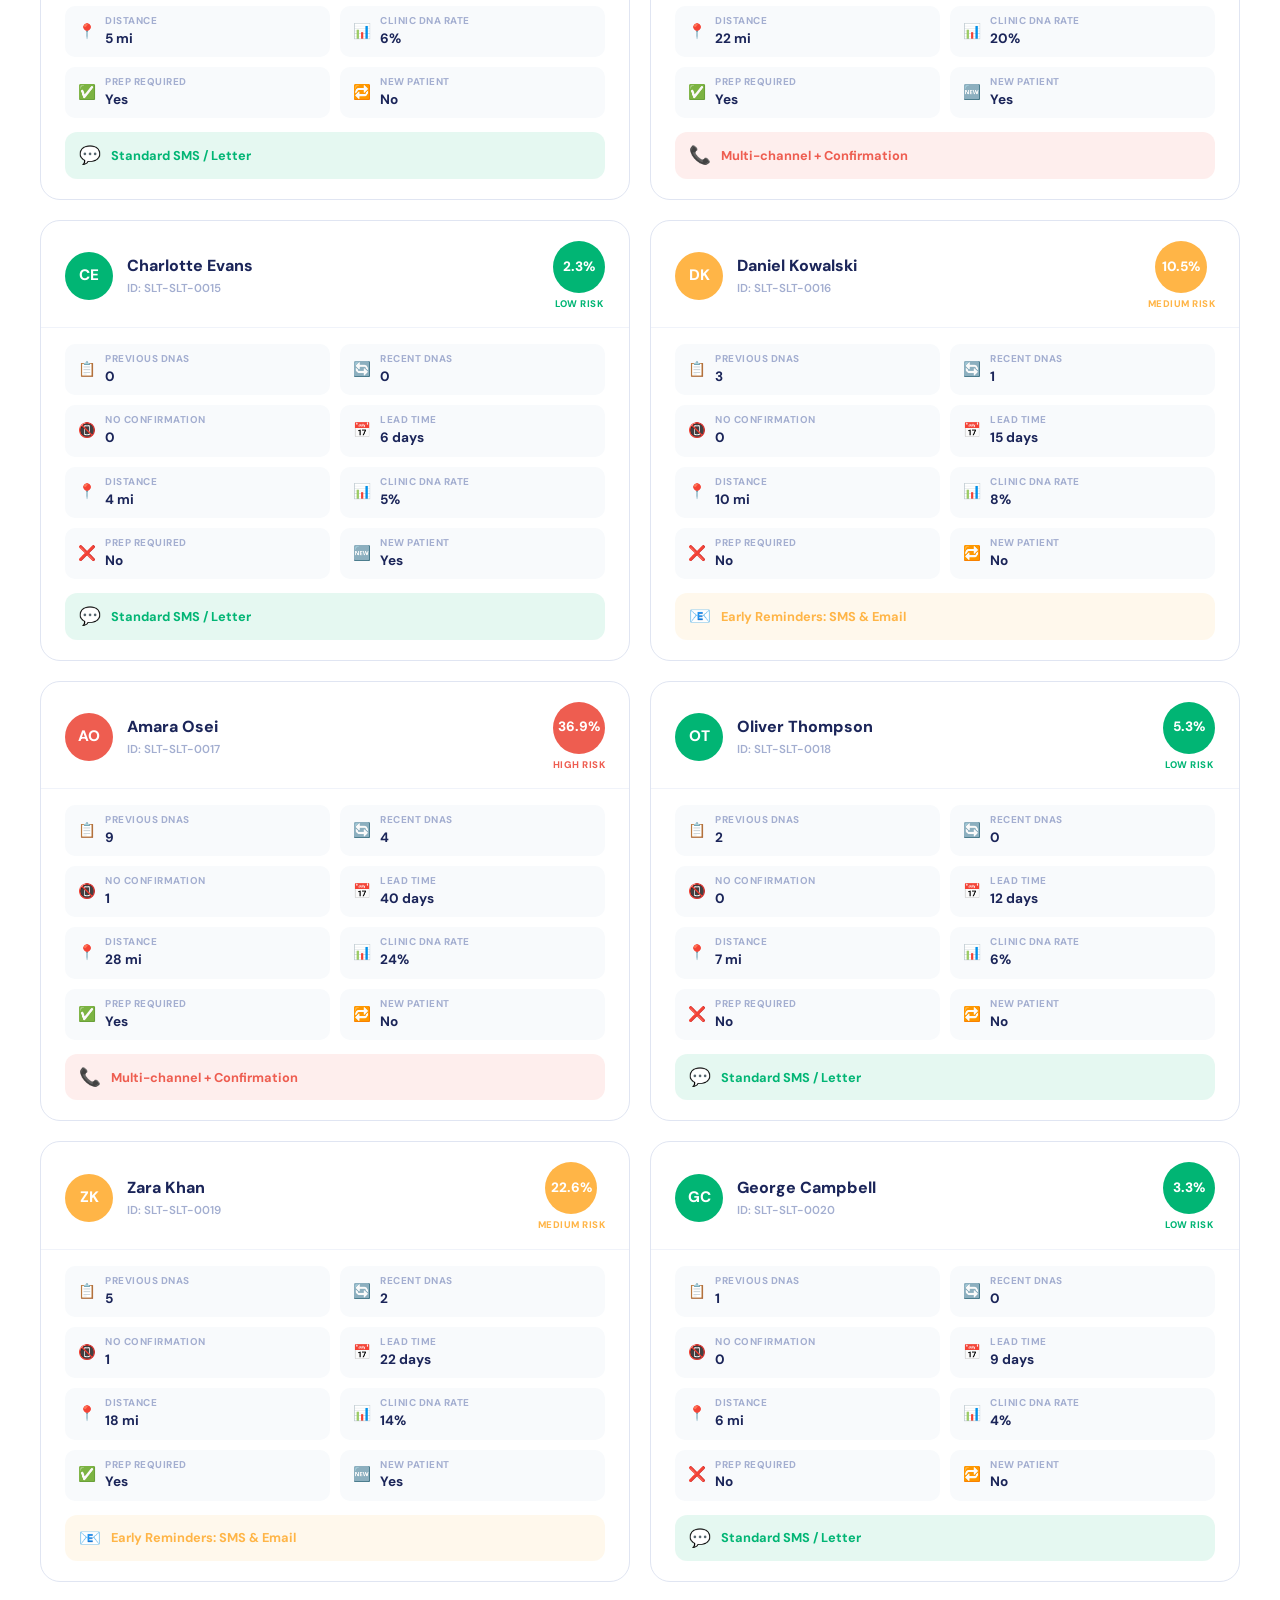
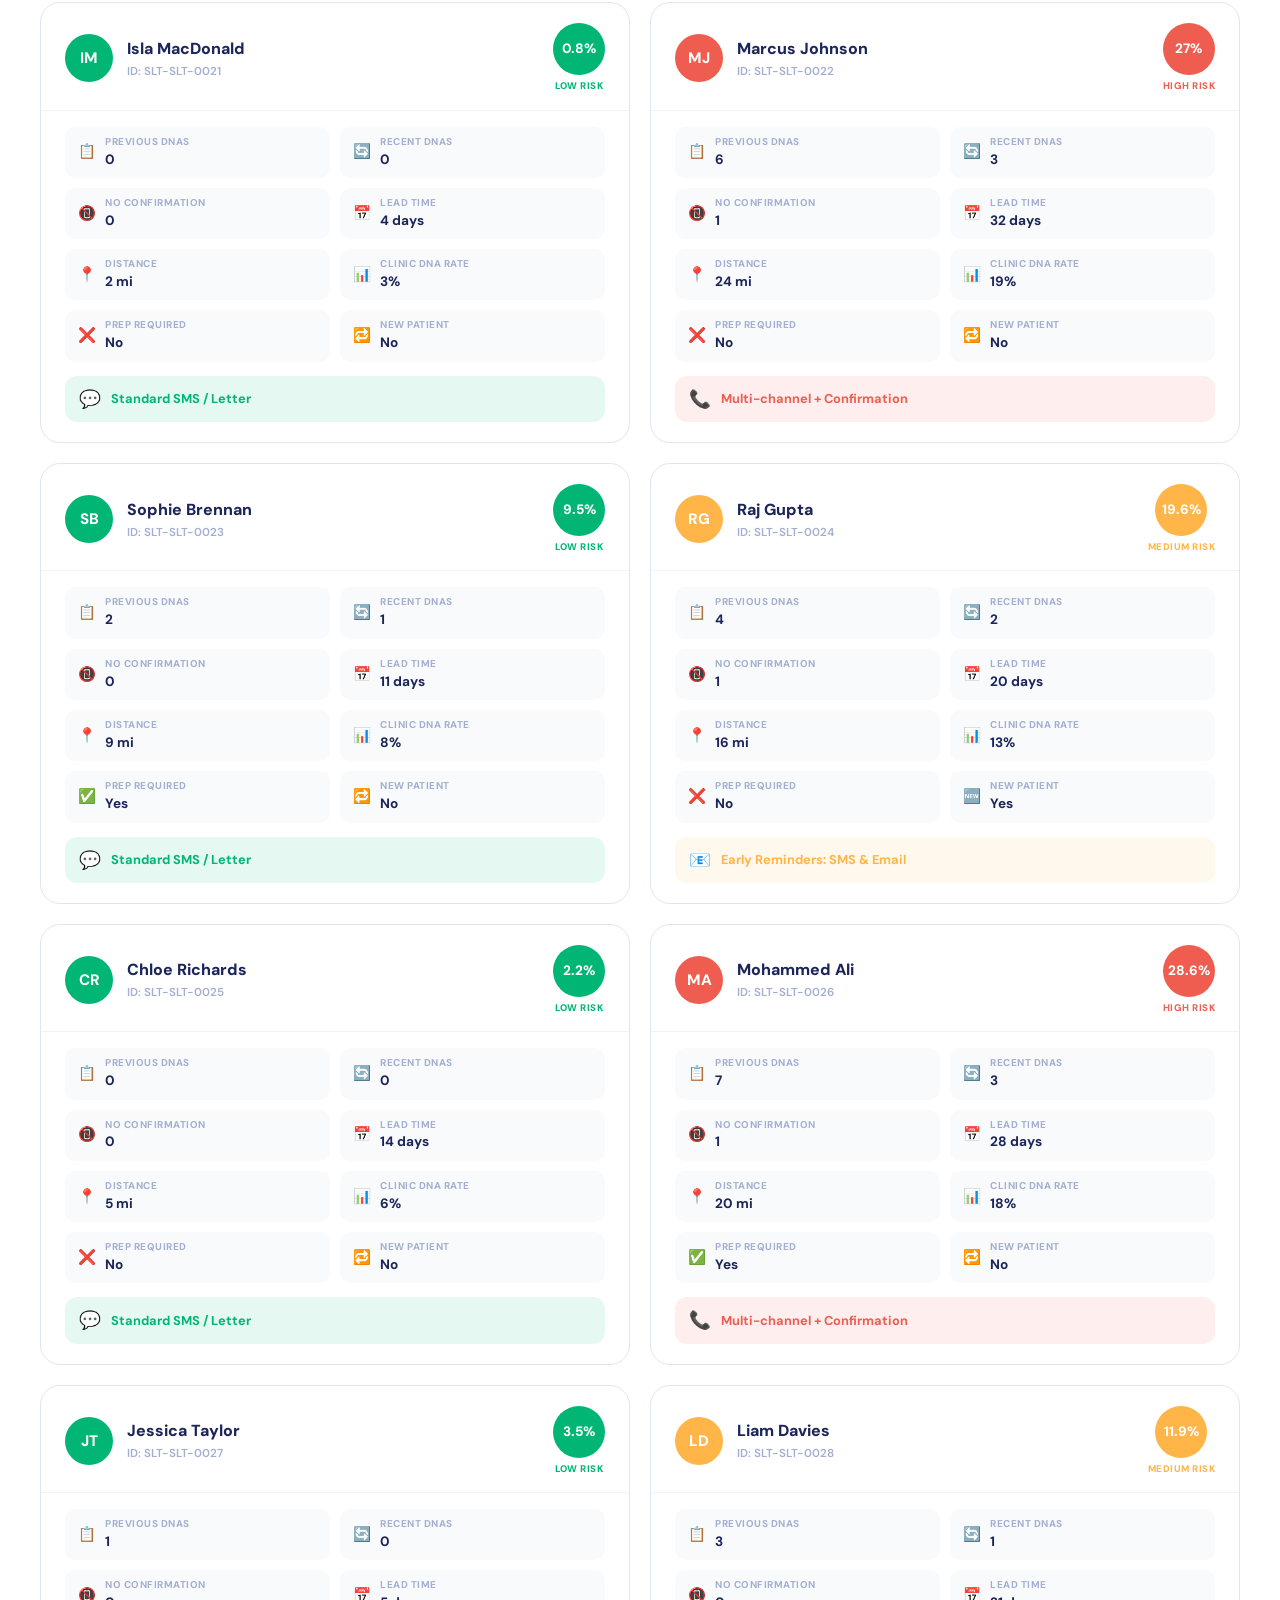
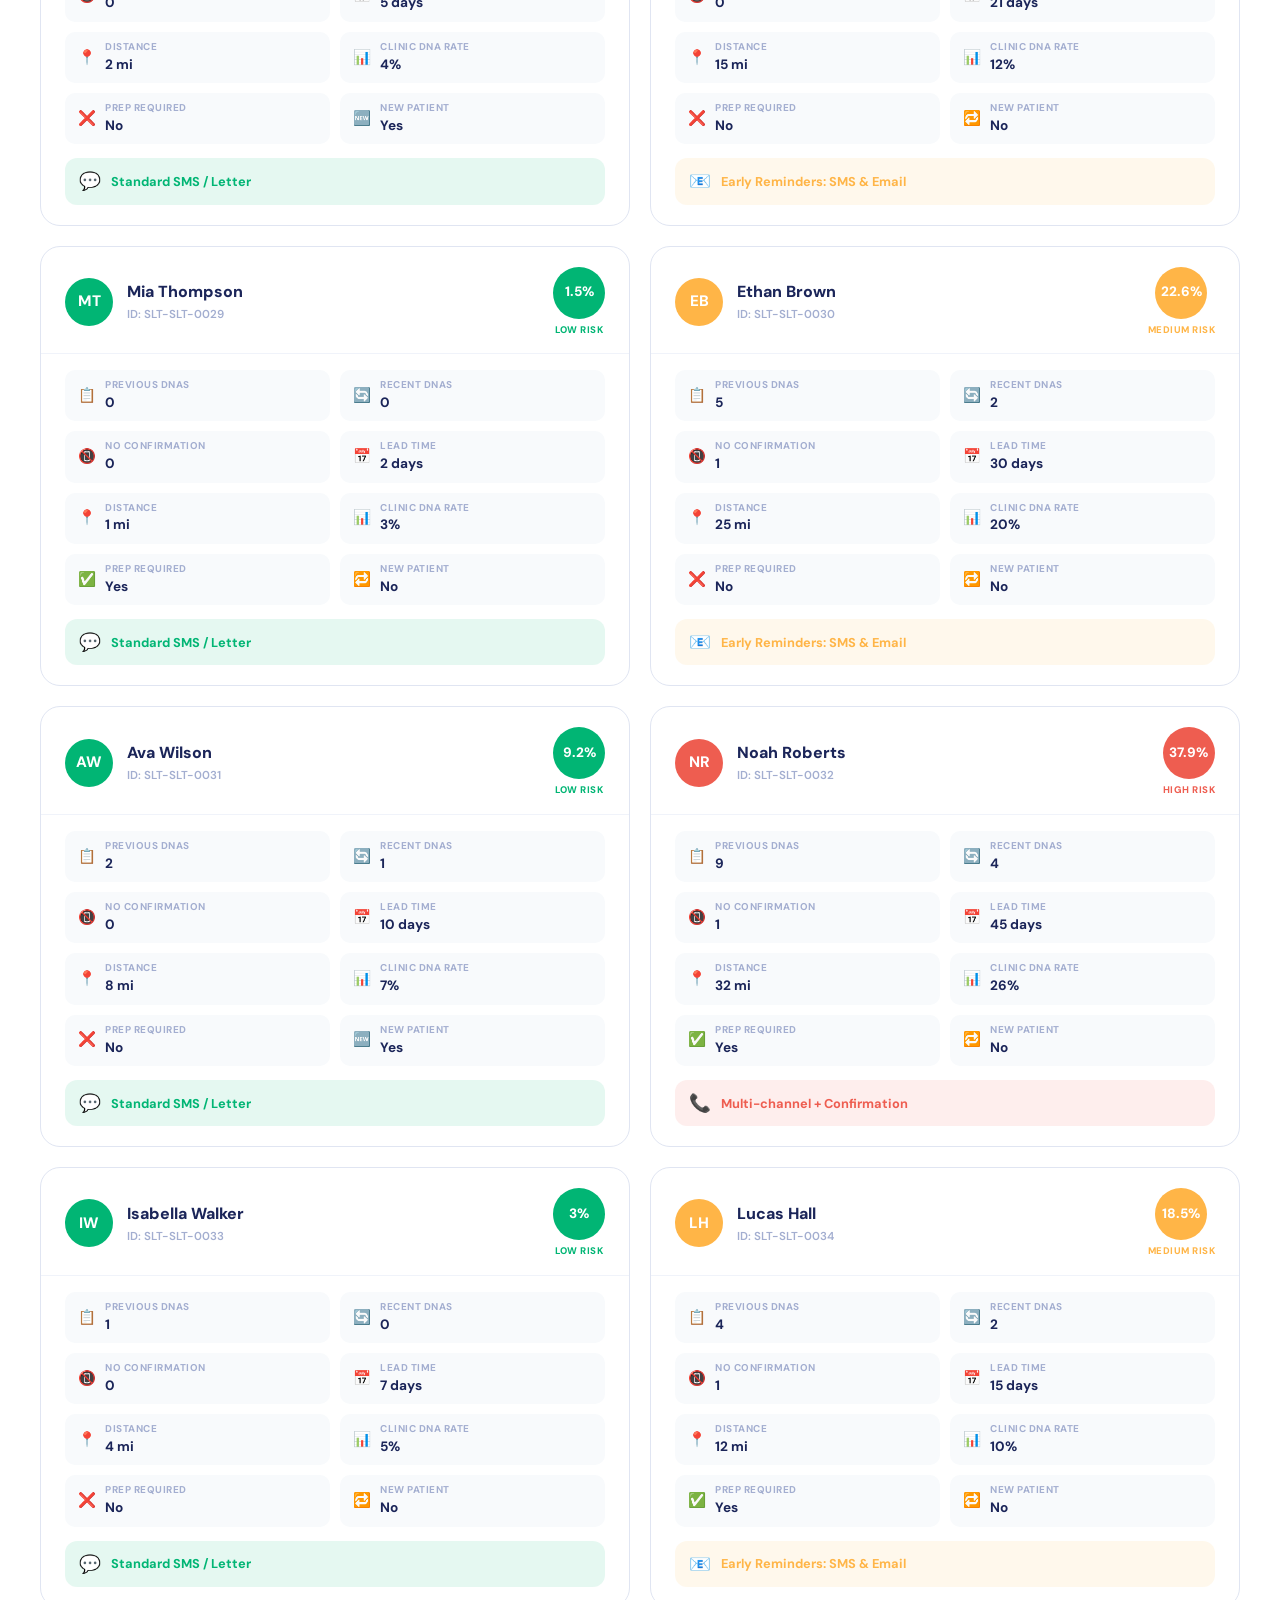
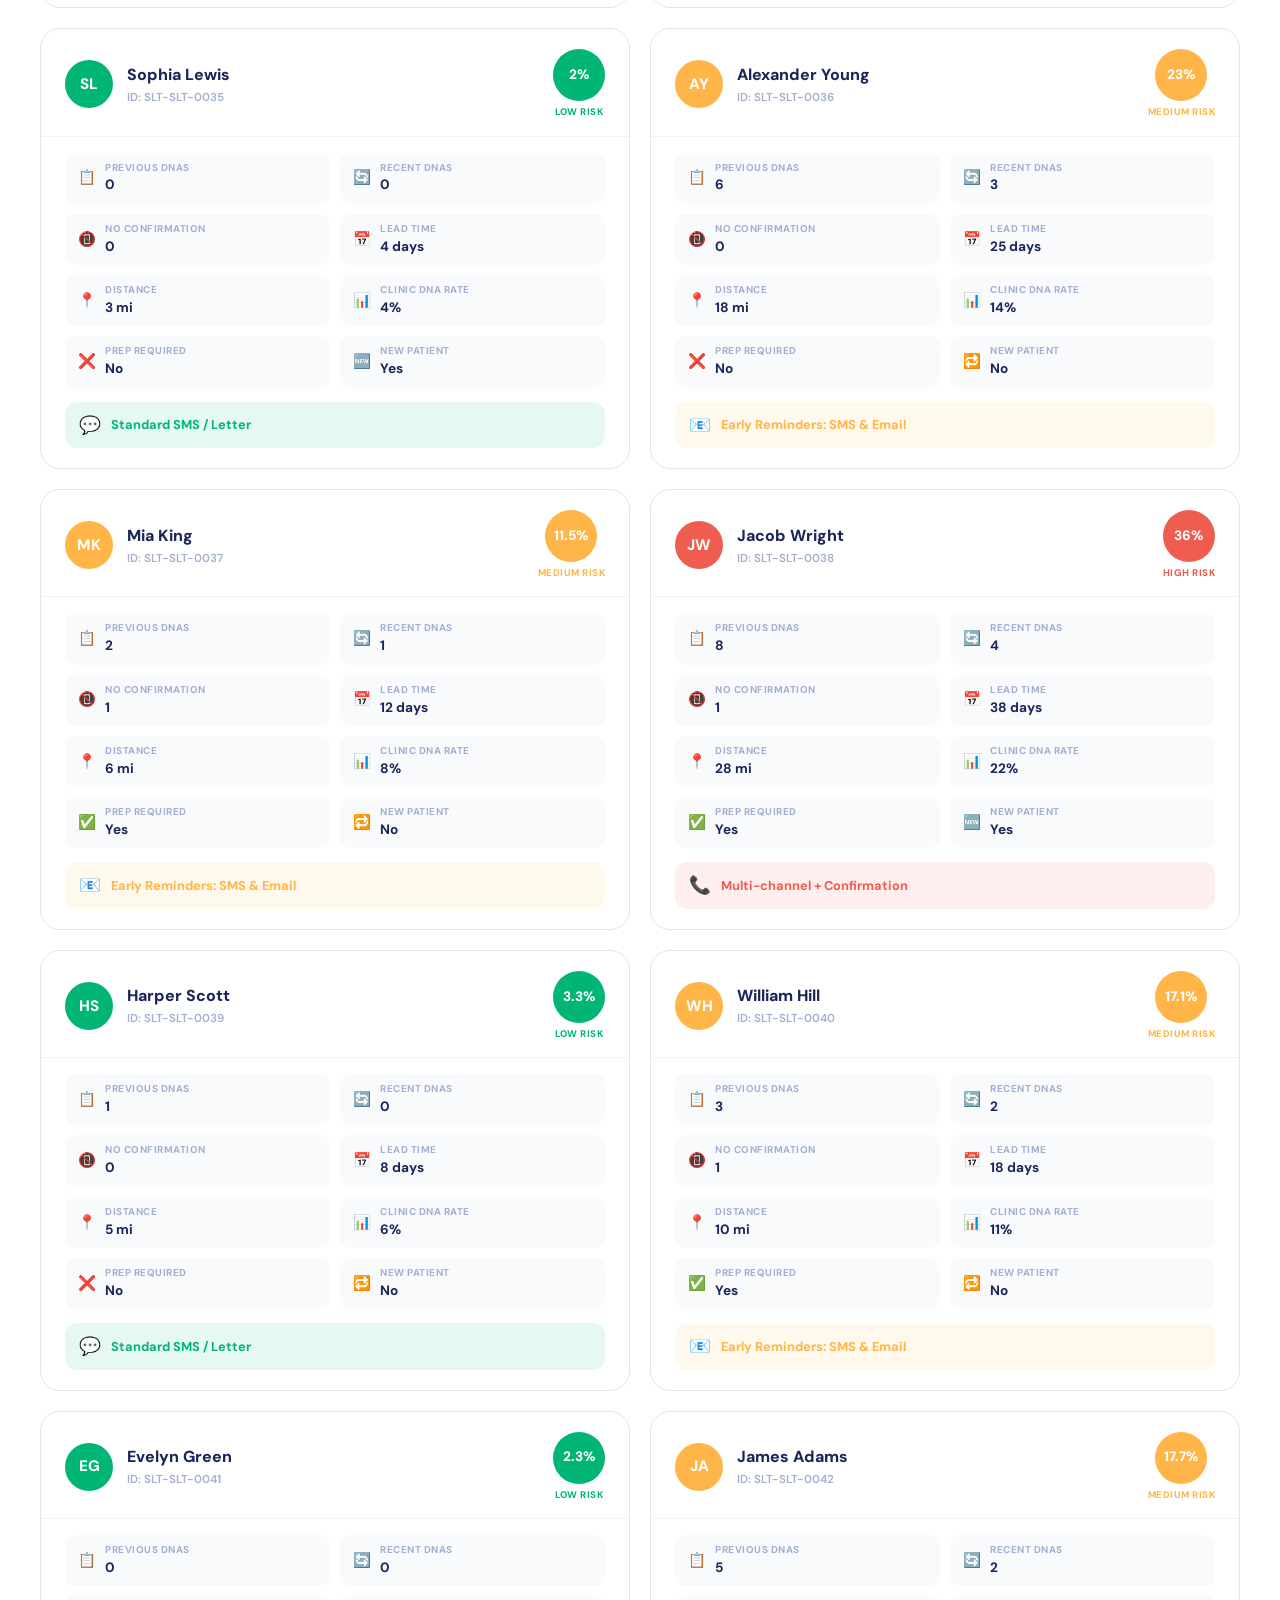
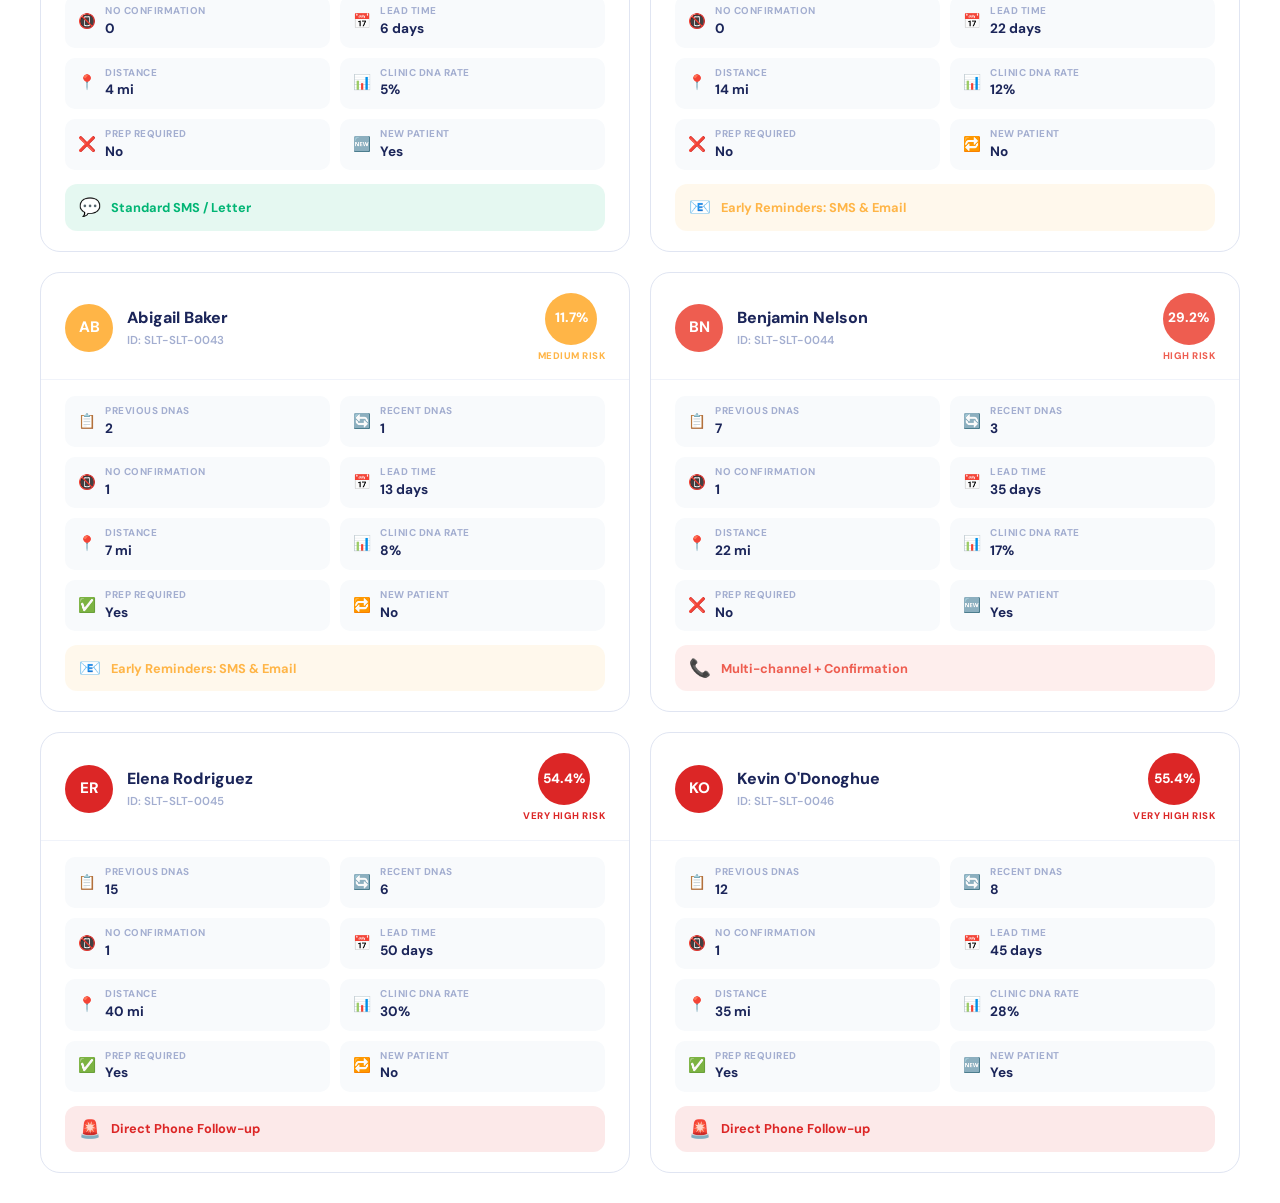
==== commit be73adfc: "feat: implement full data persistence with centralized persistence.js and localStorage" ====
--- a/intake.html
+++ b/intake.html
@@ -7,6 +7,7 @@
     <title>Patient Intake | SureSlot</title>
     <link href="https://fonts.googleapis.com/css2?family=DM+Sans:wght@400;500;700;800&display=swap" rel="stylesheet">
     <link rel="stylesheet" href="styles.css?v=3">
+    <script src="persistence.js"></script>
     <style>
         /* ── Intake Page Specific Styles ─────────────────────── */
         .intake-page {
@@ -346,94 +347,8 @@
     </div>
 
     <script>
-        /* ── Shared constants (mirrored from app.js) ──────────── */
-        const WEIGHTS = {
-            previousDNA: 8, recentDNA: 15, noConfirmation: 12,
-            leadTimeDays: 0.4, distanceMiles: 0.6, clinicDNARate: 0.5,
-            prepRequired: 5, newPatient: 5
-        };
-        const MAX_SCORE = 525.5;
-        const TIERS = [
-            { key: 'low', label: 'Low Risk', max: 10, color: '#01B574', bg: 'rgba(1,181,116,0.08)', intervention: 'Standard SMS / Letter', icon: '💬' },
-            { key: 'medium', label: 'Medium Risk', max: 25, color: '#FFB547', bg: 'rgba(255,181,71,0.08)', intervention: 'Early Reminders: SMS & Email', icon: '📧' },
-            { key: 'high', label: 'High Risk', max: 50, color: '#EE5D50', bg: 'rgba(238,93,80,0.08)', intervention: 'Multi-channel + Confirmation', icon: '📞' },
-            { key: 'veryhigh', label: 'Very High Risk', max: 100, color: '#DC2626', bg: 'rgba(220,38,38,0.08)', intervention: 'Direct Phone Follow-up', icon: '🚨' }
-        ];
-
-        function calculateDNARisk(inputs) {
-            const { previousDNA, recentDNA, noConfirmation, leadTimeDays, distanceMiles, clinicDNARate, prepRequired, newPatient } = inputs;
-            const rawScore =
-                (previousDNA * WEIGHTS.previousDNA) + (recentDNA * WEIGHTS.recentDNA) +
-                (noConfirmation * WEIGHTS.noConfirmation) + (leadTimeDays * WEIGHTS.leadTimeDays) +
-                (distanceMiles * WEIGHTS.distanceMiles) + (clinicDNARate * WEIGHTS.clinicDNARate) +
-                (prepRequired * WEIGHTS.prepRequired) + (newPatient * WEIGHTS.newPatient);
-            return Math.round(Math.min((rawScore / MAX_SCORE) * 100, 100) * 10) / 10;
-        }
-
-        function getTier(riskPercent) {
-            for (const tier of TIERS) { if (riskPercent <= tier.max) return tier; }
-            return TIERS[TIERS.length - 1];
-        }
-
-        function escapeHtml(str) {
-            const d = document.createElement('div'); d.textContent = str; return d.innerHTML;
-        }
-
-        /* ── Demo Data (same as app.js) ──────────────────────── */
-        const demos = [
-            { name: 'James Harrison', inputs: { previousDNA: 5, recentDNA: 2, noConfirmation: 1, leadTimeDays: 28, distanceMiles: 15, clinicDNARate: 12, prepRequired: 0, newPatient: 0 } },
-            { name: 'Marcus Thorne', inputs: { previousDNA: 12, recentDNA: 4, noConfirmation: 1, leadTimeDays: 30, distanceMiles: 20, clinicDNARate: 18, prepRequired: 1, newPatient: 0 } },
-            { name: 'Sarah Mitchell', inputs: { previousDNA: 0, recentDNA: 0, noConfirmation: 0, leadTimeDays: 7, distanceMiles: 3, clinicDNARate: 5, prepRequired: 0, newPatient: 0 } },
-            { name: 'Ahmed Patel', inputs: { previousDNA: 3, recentDNA: 1, noConfirmation: 1, leadTimeDays: 21, distanceMiles: 25, clinicDNARate: 18, prepRequired: 1, newPatient: 1 } },
-            { name: 'Emily Chen', inputs: { previousDNA: 0, recentDNA: 0, noConfirmation: 0, leadTimeDays: 5, distanceMiles: 2, clinicDNARate: 4, prepRequired: 0, newPatient: 1 } },
-            { name: 'David Okonkwo', inputs: { previousDNA: 8, recentDNA: 4, noConfirmation: 1, leadTimeDays: 35, distanceMiles: 30, clinicDNARate: 22, prepRequired: 1, newPatient: 0 } },
-            { name: 'Priya Sharma', inputs: { previousDNA: 1, recentDNA: 0, noConfirmation: 0, leadTimeDays: 14, distanceMiles: 8, clinicDNARate: 7, prepRequired: 0, newPatient: 0 } },
-            { name: 'Michael O\'Brien', inputs: { previousDNA: 6, recentDNA: 3, noConfirmation: 1, leadTimeDays: 30, distanceMiles: 20, clinicDNARate: 15, prepRequired: 1, newPatient: 0 } },
-            { name: 'Fatima Al-Rashid', inputs: { previousDNA: 2, recentDNA: 1, noConfirmation: 0, leadTimeDays: 10, distanceMiles: 12, clinicDNARate: 9, prepRequired: 0, newPatient: 1 } },
-            { name: 'Thomas Wright', inputs: { previousDNA: 10, recentDNA: 5, noConfirmation: 1, leadTimeDays: 42, distanceMiles: 35, clinicDNARate: 25, prepRequired: 1, newPatient: 0 } },
-            { name: 'Grace Adeyemi', inputs: { previousDNA: 0, recentDNA: 0, noConfirmation: 0, leadTimeDays: 3, distanceMiles: 1, clinicDNARate: 3, prepRequired: 0, newPatient: 0 } },
-            { name: 'Robert Singh', inputs: { previousDNA: 4, recentDNA: 2, noConfirmation: 1, leadTimeDays: 18, distanceMiles: 14, clinicDNARate: 11, prepRequired: 0, newPatient: 0 } },
-            { name: 'Hannah Wilson', inputs: { previousDNA: 1, recentDNA: 1, noConfirmation: 0, leadTimeDays: 8, distanceMiles: 5, clinicDNARate: 6, prepRequired: 1, newPatient: 0 } },
-            { name: 'Yusuf Mohammed', inputs: { previousDNA: 7, recentDNA: 3, noConfirmation: 1, leadTimeDays: 25, distanceMiles: 22, clinicDNARate: 20, prepRequired: 1, newPatient: 1 } },
-            { name: 'Charlotte Evans', inputs: { previousDNA: 0, recentDNA: 0, noConfirmation: 0, leadTimeDays: 6, distanceMiles: 4, clinicDNARate: 5, prepRequired: 0, newPatient: 1 } },
-            { name: 'Daniel Kowalski', inputs: { previousDNA: 3, recentDNA: 1, noConfirmation: 0, leadTimeDays: 15, distanceMiles: 10, clinicDNARate: 8, prepRequired: 0, newPatient: 0 } },
-            { name: 'Amara Osei', inputs: { previousDNA: 9, recentDNA: 4, noConfirmation: 1, leadTimeDays: 40, distanceMiles: 28, clinicDNARate: 24, prepRequired: 1, newPatient: 0 } },
-            { name: 'Oliver Thompson', inputs: { previousDNA: 2, recentDNA: 0, noConfirmation: 0, leadTimeDays: 12, distanceMiles: 7, clinicDNARate: 6, prepRequired: 0, newPatient: 0 } },
-            { name: 'Zara Khan', inputs: { previousDNA: 5, recentDNA: 2, noConfirmation: 1, leadTimeDays: 22, distanceMiles: 18, clinicDNARate: 14, prepRequired: 1, newPatient: 1 } },
-            { name: 'George Campbell', inputs: { previousDNA: 1, recentDNA: 0, noConfirmation: 0, leadTimeDays: 9, distanceMiles: 6, clinicDNARate: 4, prepRequired: 0, newPatient: 0 } },
-            { name: 'Isla MacDonald', inputs: { previousDNA: 0, recentDNA: 0, noConfirmation: 0, leadTimeDays: 4, distanceMiles: 2, clinicDNARate: 3, prepRequired: 0, newPatient: 0 } },
-            { name: 'Marcus Johnson', inputs: { previousDNA: 6, recentDNA: 3, noConfirmation: 1, leadTimeDays: 32, distanceMiles: 24, clinicDNARate: 19, prepRequired: 0, newPatient: 0 } },
-            { name: 'Sophie Brennan', inputs: { previousDNA: 2, recentDNA: 1, noConfirmation: 0, leadTimeDays: 11, distanceMiles: 9, clinicDNARate: 8, prepRequired: 1, newPatient: 0 } },
-            { name: 'Raj Gupta', inputs: { previousDNA: 4, recentDNA: 2, noConfirmation: 1, leadTimeDays: 20, distanceMiles: 16, clinicDNARate: 13, prepRequired: 0, newPatient: 1 } },
-            { name: 'Chloe Richards', inputs: { previousDNA: 0, recentDNA: 0, noConfirmation: 0, leadTimeDays: 14, distanceMiles: 5, clinicDNARate: 6, prepRequired: 0, newPatient: 0 } },
-            { name: 'Mohammed Ali', inputs: { previousDNA: 7, recentDNA: 3, noConfirmation: 1, leadTimeDays: 28, distanceMiles: 20, clinicDNARate: 18, prepRequired: 1, newPatient: 0 } },
-            { name: 'Jessica Taylor', inputs: { previousDNA: 1, recentDNA: 0, noConfirmation: 0, leadTimeDays: 5, distanceMiles: 2, clinicDNARate: 4, prepRequired: 0, newPatient: 1 } },
-            { name: 'Liam Davies', inputs: { previousDNA: 3, recentDNA: 1, noConfirmation: 0, leadTimeDays: 21, distanceMiles: 15, clinicDNARate: 12, prepRequired: 0, newPatient: 0 } },
-            { name: 'Mia Thompson', inputs: { previousDNA: 0, recentDNA: 0, noConfirmation: 0, leadTimeDays: 2, distanceMiles: 1, clinicDNARate: 3, prepRequired: 1, newPatient: 0 } },
-            { name: 'Ethan Brown', inputs: { previousDNA: 5, recentDNA: 2, noConfirmation: 1, leadTimeDays: 30, distanceMiles: 25, clinicDNARate: 20, prepRequired: 0, newPatient: 0 } },
-            { name: 'Ava Wilson', inputs: { previousDNA: 2, recentDNA: 1, noConfirmation: 0, leadTimeDays: 10, distanceMiles: 8, clinicDNARate: 7, prepRequired: 0, newPatient: 1 } },
-            { name: 'Noah Roberts', inputs: { previousDNA: 9, recentDNA: 4, noConfirmation: 1, leadTimeDays: 45, distanceMiles: 32, clinicDNARate: 26, prepRequired: 1, newPatient: 0 } },
-            { name: 'Isabella Walker', inputs: { previousDNA: 1, recentDNA: 0, noConfirmation: 0, leadTimeDays: 7, distanceMiles: 4, clinicDNARate: 5, prepRequired: 0, newPatient: 0 } },
-            { name: 'Lucas Hall', inputs: { previousDNA: 4, recentDNA: 2, noConfirmation: 1, leadTimeDays: 15, distanceMiles: 12, clinicDNARate: 10, prepRequired: 1, newPatient: 0 } },
-            { name: 'Sophia Lewis', inputs: { previousDNA: 0, recentDNA: 0, noConfirmation: 0, leadTimeDays: 4, distanceMiles: 3, clinicDNARate: 4, prepRequired: 0, newPatient: 1 } },
-            { name: 'Alexander Young', inputs: { previousDNA: 6, recentDNA: 3, noConfirmation: 0, leadTimeDays: 25, distanceMiles: 18, clinicDNARate: 14, prepRequired: 0, newPatient: 0 } },
-            { name: 'Mia King', inputs: { previousDNA: 2, recentDNA: 1, noConfirmation: 1, leadTimeDays: 12, distanceMiles: 6, clinicDNARate: 8, prepRequired: 1, newPatient: 0 } },
-            { name: 'Jacob Wright', inputs: { previousDNA: 8, recentDNA: 4, noConfirmation: 1, leadTimeDays: 38, distanceMiles: 28, clinicDNARate: 22, prepRequired: 1, newPatient: 1 } },
-            { name: 'Harper Scott', inputs: { previousDNA: 1, recentDNA: 0, noConfirmation: 0, leadTimeDays: 8, distanceMiles: 5, clinicDNARate: 6, prepRequired: 0, newPatient: 0 } },
-            { name: 'William Hill', inputs: { previousDNA: 3, recentDNA: 2, noConfirmation: 1, leadTimeDays: 18, distanceMiles: 10, clinicDNARate: 11, prepRequired: 1, newPatient: 0 } },
-            { name: 'Evelyn Green', inputs: { previousDNA: 0, recentDNA: 0, noConfirmation: 0, leadTimeDays: 6, distanceMiles: 4, clinicDNARate: 5, prepRequired: 0, newPatient: 1 } },
-            { name: 'James Adams', inputs: { previousDNA: 5, recentDNA: 2, noConfirmation: 0, leadTimeDays: 22, distanceMiles: 14, clinicDNARate: 12, prepRequired: 0, newPatient: 0 } },
-            { name: 'Abigail Baker', inputs: { previousDNA: 2, recentDNA: 1, noConfirmation: 1, leadTimeDays: 13, distanceMiles: 7, clinicDNARate: 8, prepRequired: 1, newPatient: 0 } },
-            { name: 'Benjamin Nelson', inputs: { previousDNA: 7, recentDNA: 3, noConfirmation: 1, leadTimeDays: 35, distanceMiles: 22, clinicDNARate: 17, prepRequired: 0, newPatient: 1 } },
-            { name: 'Elena Rodriguez', inputs: { previousDNA: 15, recentDNA: 6, noConfirmation: 1, leadTimeDays: 50, distanceMiles: 40, clinicDNARate: 30, prepRequired: 1, newPatient: 0 } },
-            { name: 'Kevin O\'Donoghue', inputs: { previousDNA: 12, recentDNA: 8, noConfirmation: 1, leadTimeDays: 45, distanceMiles: 35, clinicDNARate: 28, prepRequired: 1, newPatient: 1 } },
-        ];
-
-        const patients = demos.map((d, i) => {
-            const risk = calculateDNARisk(d.inputs);
-            const tier = getTier(risk);
-            return { id: i + 1, name: d.name, risk, tier, inputs: d.inputs };
-        });
+        /* ── Data Initialization ────────────────────────────── */
+        let patients = getPatients();
 
         /* ── Rendering ───────────────────────────────────────── */
         let currentFilter = 'all';
